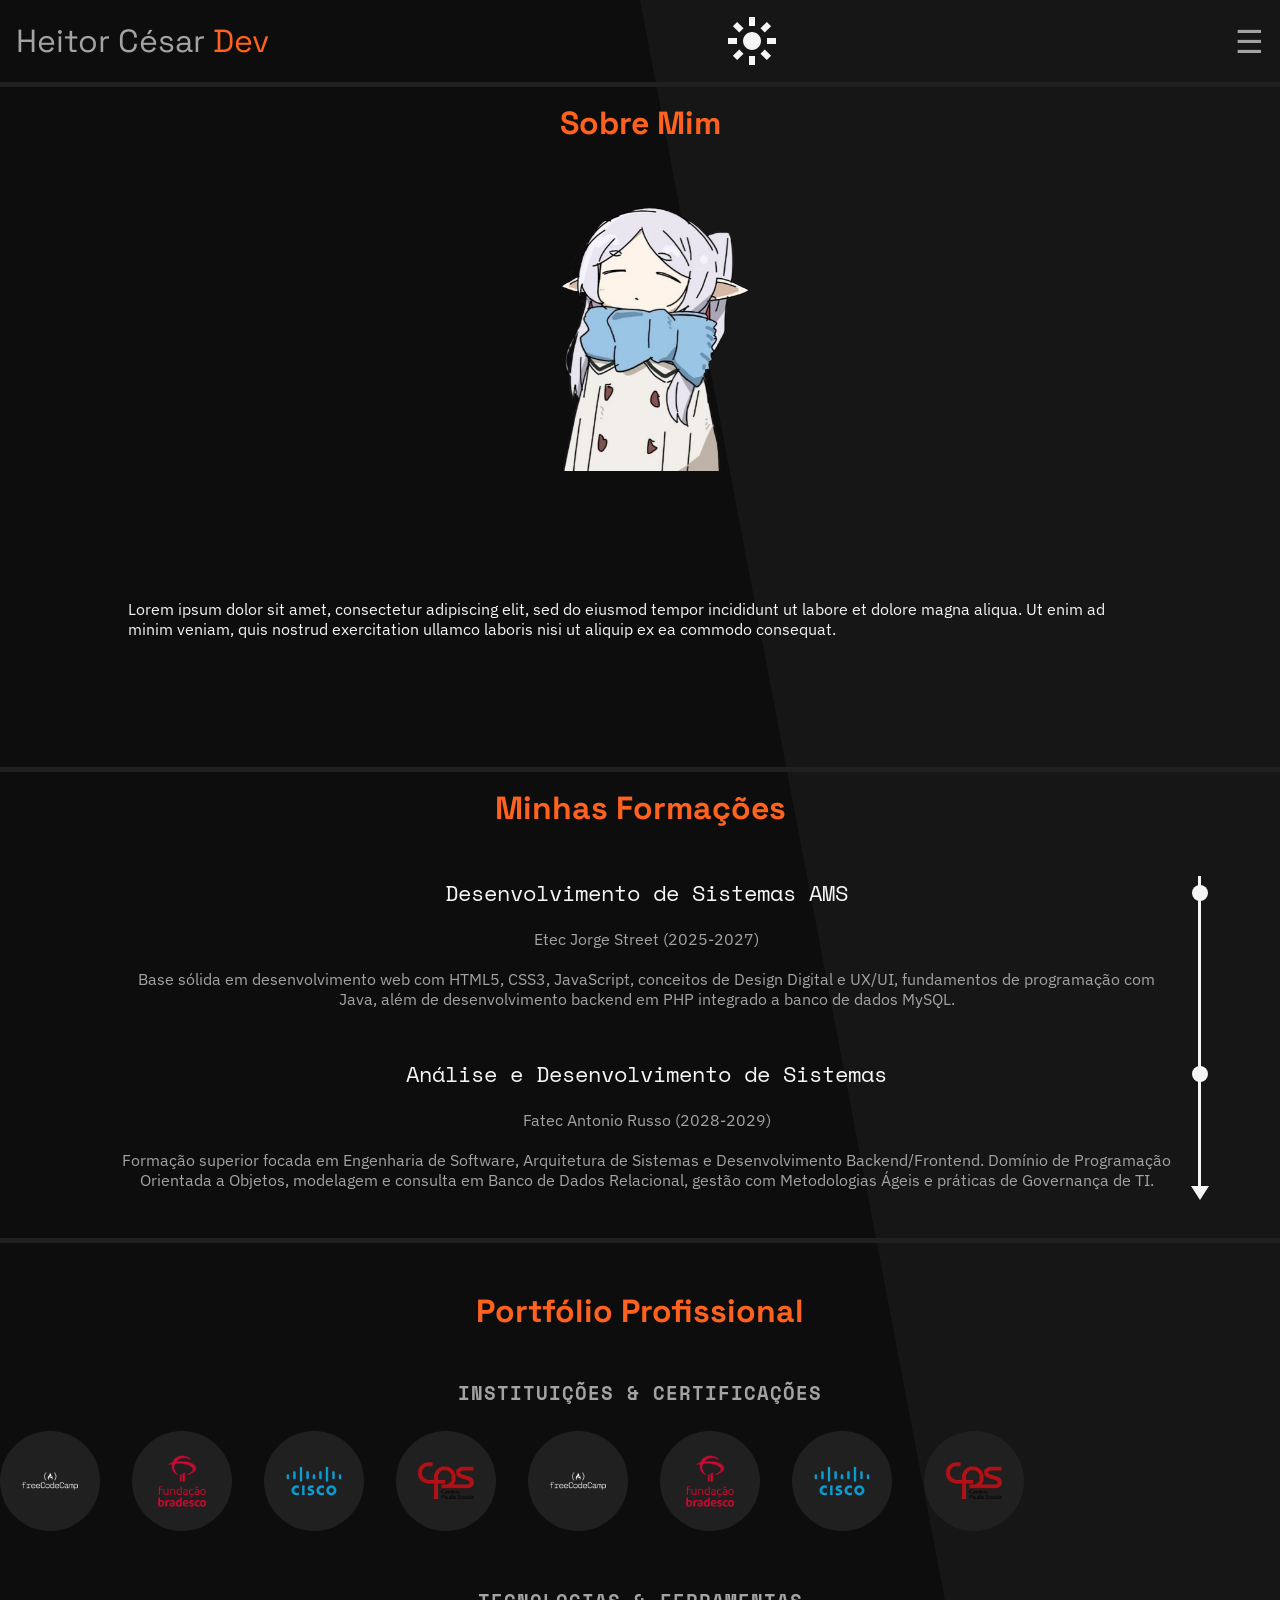
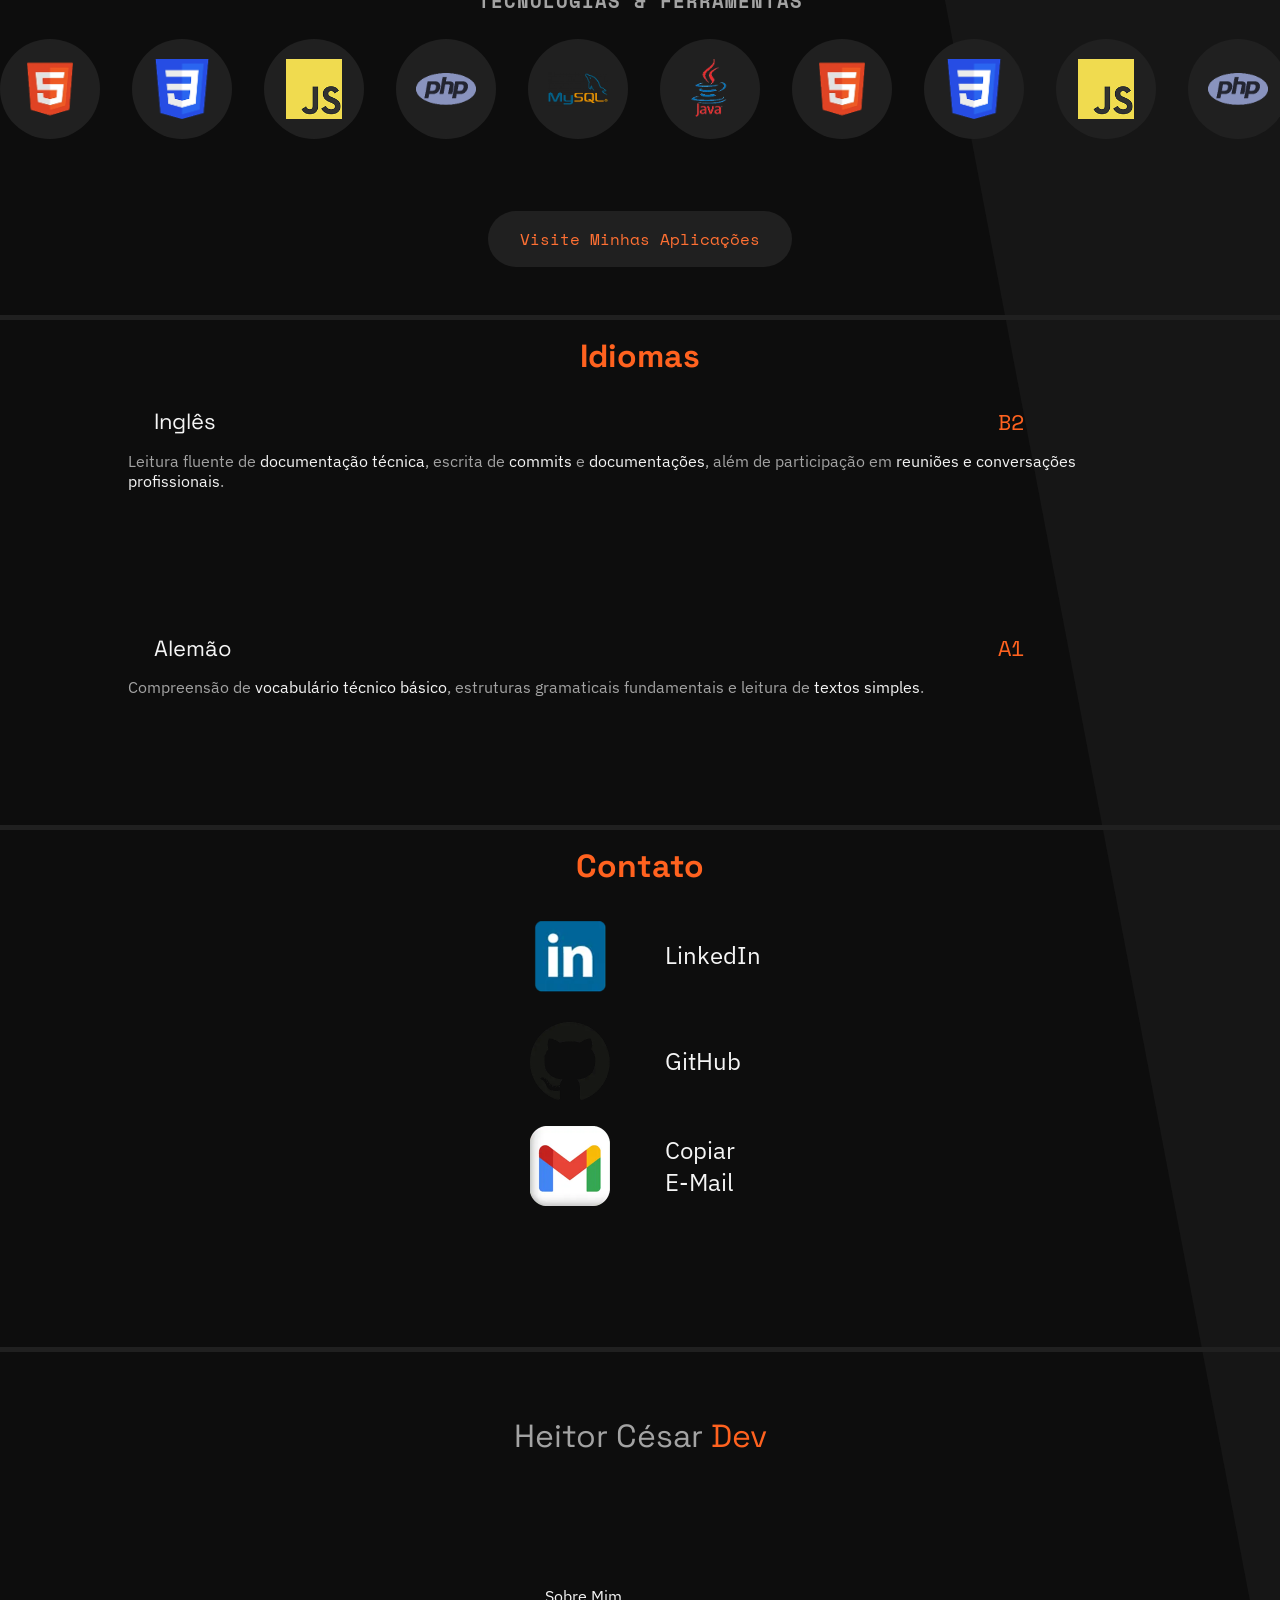
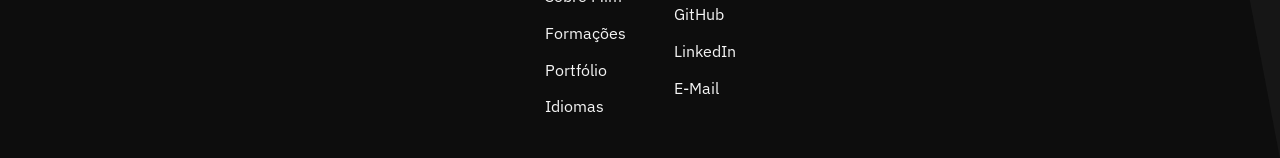
==== index.html @ 106b28eb "feat: estrutura inicial do projeto e alternância de tema" ====
<!DOCTYPE html>
<html lang="pt-br">

<head>
  <meta charset="UTF-8">
  <meta name="viewport" content="width=device-width, initial-scale=1.0">
  <link rel="preconnect" href="https://fonts.googleapis.com">
  <link rel="preconnect" href="https://fonts.gstatic.com" crossorigin>
  <link
    href="https://fonts.googleapis.com/css2?family=IBM+Plex+Sans:wght@400;500;600;700&family=Space+Grotesk:wght@400;500;600;700&family=Space+Mono:wght@400;700&display=swap"
    rel="stylesheet">
  <link rel="stylesheet" href="style.css">
  <title>Heitor César Dev</title>
</head>

<body>
  <div class="page-wrapper">
    <div class="diagonal-background"></div>

    <div class="conteudo">
      <header>
        <div class="logo">
          <span class="nome">Heitor César </span><span class="texto-dev">Dev</span>
        </div>

        <button id="theme-toggle" class="theme-toggle" aria-label="Alternar tema">
          <img src="./assets/sun.svg" alt="Ícone de Sol" class="icon-sun">
          <img src="./assets/moon.svg" alt="Ícone de Lua" class="icon-moon">
        </button>

        <details class="menu-container">
          <summary class="hamburger-btn">☰</summary>
          <nav class="nav-links">
            <a href="#sobre-mim" onclick="fecharMenu()">Sobre Mim</a>
            <a href="#formacoes" onclick="fecharMenu()">Formações</a>
            <a href="#portfolio" onclick="fecharMenu()">Portfólio</a>
            <a href="#idiomas" onclick="fecharMenu()">Idiomas</a>
            <a href="#contato" onclick="fecharMenu()">Contato</a>
          </nav>
        </details>
      </header>

      <main>
        <section id="sobre-mim">
          <h1>Sobre Mim</h1>
          <img src="./assets/foto_teste.png" alt="Foto Heitor 2026">
          <p>Lorem ipsum dolor sit amet, consectetur adipiscing elit, sed do eiusmod tempor incididunt ut labore et
            dolore magna aliqua. Ut enim ad minim veniam, quis nostrud exercitation ullamco laboris nisi ut aliquip ex
            ea commodo consequat.</p>
        </section>

        <section id="formacoes">
          <h1>Minhas Formações</h1>
          <div class="timeline">
            <article class="timeline-item">
              <div class="content">
                <h2>Desenvolvimento de Sistemas AMS
                  <span class="circle"></span>
                </h2>
                <p class="instituicao">Etec Jorge Street (2025-2027)</p>
                <p>Base sólida em desenvolvimento web com HTML5, CSS3, JavaScript, conceitos de Design Digital e UX/UI,
                  fundamentos de programação com Java, além de desenvolvimento backend em PHP integrado a banco de dados
                  MySQL.</p>
              </div>
            </article>

            <article class="timeline-item">
              <div class="content">
                <h2>Análise e Desenvolvimento de Sistemas
                  <span class="circle"></span>
                </h2>
                <p class="instituicao">Fatec Antonio Russo (2028-2029)</p>
                <p>Formação superior focada em Engenharia de Software, Arquitetura de Sistemas e Desenvolvimento
                  Backend/Frontend. Domínio de Programação Orientada a Objetos, modelagem e consulta em Banco de Dados
                  Relacional, gestão com Metodologias Ágeis e práticas de Governança de TI.</p>
              </div>
            </article>
          </div>
        </section>

        <section id="portfolio">
          <h1>Portfólio Profissional</h1>

          <div class="carousel-block">
            <h3 class="subtitulo-carrossel">Instituições & Certificações</h3>
            <div class="carousel-container">
              <div class="carousel-track track-direita">
                <!-- Grupo 1 -->
                <div class="logo-circle"><img src="./assets/freecodecamp.png" alt="freeCodeCamp"></div>
                <div class="logo-circle"><img src="./assets/fund_bradesco.png" alt="Fundação Bradesco"></div>
                <div class="logo-circle"><img src="./assets/cisco.png" alt="Cisco"></div>
                <div class="logo-circle"><img src="./assets/cps.png" alt="Centro Paula Souza"></div>

                <!-- Grupo 2 -->
                <div class="logo-circle"><img src="./assets/freecodecamp.png" alt="freeCodeCamp"></div>
                <div class="logo-circle"><img src="./assets/fund_bradesco.png" alt="Fundação Bradesco"></div>
                <div class="logo-circle"><img src="./assets/cisco.png" alt="Cisco"></div>
                <div class="logo-circle"><img src="./assets/cps.png" alt="Centro Paula Souza"></div>
              </div>
            </div>
          </div>

          <div class="carousel-block">
            <h3 class="subtitulo-carrossel">Tecnologias & Ferramentas</h3>
            <div class="carousel-container">
              <div class="carousel-track track-esquerda">
                <!-- Grupo 1 -->
                <div class="logo-circle"><img src="./assets/html.png" alt="HTML"></div>
                <div class="logo-circle"><img src="./assets/css.png" alt="CSS"></div>
                <div class="logo-circle"><img src="./assets/javascript.png" alt="JavaScript"></div>
                <div class="logo-circle"><img src="./assets/php.png" alt="PHP"></div>
                <div class="logo-circle"><img src="./assets/mysql.png" alt="MySQL"></div>
                <div class="logo-circle"><img src="./assets/java.png" alt="Java"></div>

                <!-- Grupo 2 -->
                <div class="logo-circle"><img src="./assets/html.png" alt="HTML"></div>
                <div class="logo-circle"><img src="./assets/css.png" alt="CSS"></div>
                <div class="logo-circle"><img src="./assets/javascript.png" alt="JavaScript"></div>
                <div class="logo-circle"><img src="./assets/php.png" alt="PHP"></div>
                <div class="logo-circle"><img src="./assets/mysql.png" alt="MySQL"></div>
                <div class="logo-circle"><img src="./assets/java.png" alt="Java"></div>
              </div>
            </div>
          </div>
          <a href="#" class="cta-link">Visite Minhas Aplicações</a>

        </section>

        <section id="idiomas">
          <h1>Idiomas</h1>
          <div class="linha-idioma">
            <span class="idioma">Inglês</span>
            <div class="nivel">
              <span class="nivel-mobile">B2</span>
              <span class="nivel-desktop">Intermediário / B2</span>
            </div>
          </div>
          <p class="informacoes-idiomas">Leitura fluente de <span class="negrito">documentação técnica</span>, escrita
            de <span class="negrito">commits</span> e <span class="negrito">documentações</span>, além de participação
            em <span class="negrito">reuniões e conversações profissionais</span>.</p>

          <div class="linha-idioma">
            <span class="idioma">Alemão</span>
            <div class="nivel">
              <span class="nivel-mobile">A1</span>
              <span class="nivel-desktop">Básico / A1</span>
            </div>
          </div>
          <p class="informacoes-idiomas">Compreensão de <span class="negrito">vocabulário técnico básico</span>,
            estruturas gramaticais fundamentais e leitura de <span class="negrito">textos simples</span>.</p>
        </section>

        <section id="contato">
          <h1>Contato</h1>
          <div class="linkedin">
            <img src="./assets/linkedin.png" alt="Logo LinkedIn">
            <a href="https://www.linkedin.com/in/heitor-c%C3%A9sar-f-cazella-correa-69b5bb371" target="_blank"
              class="links">LinkedIn</a>
          </div>
          <div class="github">
            <img src="./assets/github.png" alt="Logo GitHub">
            <a href="https://github.com/heitorcfcazella-prog" target="_blank" class="github-texto">GitHub</a>
          </div>
          <div class="email">
            <img src="./assets/gmail.png" alt="Logo Gmail">
            <a href="#" onclick="copiarEmail(event, 'heitorcfcazella@gmail.com')" class="email-mobile">Copiar
              <br>E-Mail</a>
            <a href="#" onclick="copiarEmail(event, 'heitorcfcazella@gmail.com')"
              class="email-desktop">heitorcfcazella@gmail.com</a>
          </div>
        </section>
      </main>

      <footer>
        <div class="logo-footer">
          <span class="nome">Heitor César </span><span class="texto-dev">Dev</span>
        </div>
        <div class="container-links">
          <div class="links-esquerda">
            <a href="#sobre-mim">Sobre Mim</a>
            <a href="#formacoes">Formações</a>
            <a href="#portifolio">Portfólio</a>
            <a href="#idiomas">Idiomas</a>
          </div>

          <div class="links-direita">
            <a href="https://github.com/heitorcfcazella-prog" target="_blank" class="github-texto">GitHub</a>
            <a href="https://www.linkedin.com/in/heitor-c%C3%A9sar-f-cazella-correa-69b5bb371" target="_blank"
              class="links">LinkedIn</a>
            <a href="#" onclick="copiarEmail(event, 'heitorcfcazella@gmail.com')" class="links">E-Mail</a>
          </div>
        </div>
      </footer>
    </div>
  </div>
  <script src="script.js"></script>
</body>

</html>
---- style.css ----
* {
  margin: 0;
  padding: 0;
  box-sizing: border-box;
}

:root {
  --bg-primary: #0d0d0d;
  --bg-secondary: #161616;
  --text-main: #f5f5f5;
  --text-muted: #a3a3a3;
  --accent: #ff621f;
  --accent-hover: #ff7033;
  --border: #202020;
  
  --font-title: 'Space Grotesk', sans-serif;
  --font-body: 'IBM Plex Sans', sans-serif;
  --font-code: 'Space Mono', monospace;

  --font-size-body: 1rem;
  --font-size-header: 1.25rem;
  --font-size-subtitle: 1.375rem;
  --font-size-link: 1.5rem;
  --font-size-title: 2rem;
}

[data-theme="light"] {
  --bg-primary: #f8f9fa;
  --bg-secondary: #e9ecef;
  --text-main: #121212;
  --text-muted: #555555;
  --accent: #e0520d;
  --accent-hover: #ff7033;
  --border: #dee2e6;
}

body {
  background-color: var(--bg-primary);
  color: var(--text-main);
  font-family: var(--font-body);
  font-weight: 400;
  font-size: var(--font-size-body);
  transition: background-color 0.3s, color 0.3s;
}

a{
  text-decoration: none;
}

.page-wrapper {
  position: relative;
  width: 100%;
  overflow: hidden;
  background-color: var(--bg-primary);
}

.diagonal-background {
  position: absolute;
  top: 0;
  right: 0;
  width: 50%;
  height: 100%;
  background-color: var(--bg-secondary);
  clip-path: polygon(0 0, 100% 0, 100% 100%);
  z-index: 1;
}

.conteudo {
  position: relative;
  z-index: 2;
}

header {
  display: flex;
  justify-content: space-between;
  align-items: center;
  padding: 1rem;
  position: relative;
}

.nome {
  color: var(--text-muted);
  font-family: var(--font-title);
  font-size: var(--font-size-title);
}

.texto-dev {
  color: var(--accent);
  font-family: var(--font-title);
  font-size: var(--font-size-title);
}

.theme-toggle {
  background: transparent;
  border: none;
  border-radius: 50%;
  width: 50px;
  height: 50px;
  display: flex;
  align-items: center;
  justify-content: center;
  cursor: pointer;
  font-size: 1rem;
  transition: background-color 0.3s ease, border-color 0.3s ease;
}

.theme-toggle:hover {
  background-color: var(--border);
}

.theme-toggle img {
  width: 3rem;
  height: auto;
  object-fit: contain;
}

/* Padrão (Dark Mode): Exibe o Sol, Esconde a Lua */
.theme-toggle .icon-sun {
  display: inline-block;
}

.theme-toggle .icon-moon {
  display: none;
}

/* Estado Light Mode: Esconde o Sol, Exibe a Lua */
[data-theme="light"] .theme-toggle .icon-sun {
  display: none;
}

[data-theme="light"] .theme-toggle .icon-moon {
  display: inline-block;
}

.hamburger-btn {
  list-style: none;
  cursor: pointer;
  user-select: none;
  color: var(--text-muted);
  font-size: var(--font-size-title);
}

.nav-links {
  display: flex;
  flex-direction: column; 
  position: absolute;
  top: 100%;
  left: 0;
  width: 100%;
  background-color: var(--bg-secondary);
  box-shadow: 0 4px 6px rgba(0,0,0,0.3);
}

.nav-links a {
  padding: 1rem;
  color: var(--text-main);
  border-bottom: 1px solid var(--border);
}

h1 {
  text-align: center;
  padding: 1rem;
  font-size: var(--font-size-title);
  font-family: var(--font-title);
  color: var(--accent);
}

header, #sobre-mim, #formacoes, #portfolio, #idiomas, #contato {
  border-bottom: 5px solid var(--border);
}

#sobre-mim img {
  width: 100%;
  max-width: 312px;
  height: auto;
  display: block;
  margin: 0 auto;
}

#sobre-mim p {
  margin: 10%;
}

.timeline {
  position: relative;
  padding-right: 40px;
  margin: 2rem 5% 2rem 0;
}

.timeline::before {
  content: '';
  position: absolute;
  top: 0;
  right: 15px;
  width: 3px;
  height: 100%;
  background-color: var(--text-main);
}

.timeline::after {
  content: '';
  position: absolute;
  bottom: -10px;
  right: 7px;
  width: 0;
  height: 0;
  border-left: 9px solid transparent;
  border-right: 9px solid transparent;
  border-top: 14px solid var(--text-main);
}

.timeline-item {
  position: relative;
  margin-bottom: 3rem;
  margin-left: 10%;
  text-align: center;
}

.timeline-item h2 {
  position: relative; 
}

.circle {
  position: absolute;
  top: 50%;
  transform: translateY(-50%);
  right: -32px;
  width: 16px;
  height: 16px;
  background-color: var(--text-main);
  border-radius: 50%;
  z-index: 2;
}

.content h2 {
  font-family: var(--font-code);
  color: var(--text-main);
  font-size: var(--font-size-subtitle);
  font-weight: normal;
}

.content p {
  font-family: var(--font-body);
  color: var(--text-muted);
  padding-top: 20px;
}

/* Contêiner da Seção */
#portfolio {
  text-align: center;
  padding: 2rem 0;
}

#portfolio h1{
  margin-bottom: 2rem;
}

/* Estilo para os subtítulos do carrossel */
.subtitulo-carrossel {
  font-family: var(--font-code);
  color: var(--text-muted);
  margin-bottom: 1.5rem;
  text-transform: uppercase;
  letter-spacing: 1px;
}

/* Blocos dos Carrosseis */
.carousel-block {
  margin-bottom: 3.5rem;
}

.carousel-container {
  width: 100%;
  overflow: hidden;
  position: relative;
}

.carousel-track {
  display: flex;
  width: max-content;
  gap: 2rem; /* Espaçamento entre as logos no mobile */
}

/* Esfera/Círculo de Fundo das Logos */
.logo-circle {
  width: 100px;
  height: 100px;
  background-color: var(--border);
  border-radius: 50%;
  display: flex;
  align-items: center;
  justify-content: center;
  flex-shrink: 0;
}

.logo-circle img {
  width: 60%;
  height: 60%;
  object-fit: contain;
}

/* Animações e Sentidos */
.track-direita {
  animation: moverDireita 12s linear infinite;
}

.track-esquerda {
  animation: moverEsquerda 15s linear infinite;
}

.carousel-track:hover {
  animation-play-state: paused;
}

/* --- KEYFRAMES --- */
@keyframes moverDireita {
  0% { transform: translateX(-50%); }
  100% { transform: translateX(0%); }
}

@keyframes moverEsquerda {
  0% { transform: translateX(0%); }
  100% { transform: translateX(-50%); }
}

.cta-link{
  display: inline-block;
  font-family: var(--font-code);
  color: var(--accent-hover);
  background-color: var(--border);
  margin: 1rem 0;
  padding: 1rem 2rem;
  border-radius: 50px;
  transition: 0.3s ease;
}

.cta-link:active{
  color: var(--border);
  background-color: var(--accent);
}

.linha-idioma {
  display: flex;
  justify-content: space-between;
  align-items: center;
  width: 80%;
  padding: 0.8rem 0;
}

.idioma {
  color: var(--text-main);
  font-family: var(--font-title);
  font-size: var(--font-size-subtitle);
  padding-left: 15%;
}

.nivel {
  color: var(--accent);
  font-family: var(--font-code);
  font-size: var(--font-size-subtitle);
}

.nivel-desktop {
  display: none;
}

.nivel-mobile {
  display: inline;
}

.informacoes-idiomas {
  color: var(--text-muted);
  margin: 0 10%;
  padding-bottom: 10%;
}

.negrito {
  color: var(--text-main);
}

#contato {
  padding-bottom: 10%;
}

#contato img {
  width: 80px;
  height: auto;
  object-fit: contain;
  display: block;
}

.linkedin, .github, .email {
  display: flex;
  justify-content: flex-start;
  align-items: center;
  gap: 25%;
  width: 100%;
  max-width: 220px;
  margin: 0 auto;
  padding: 0.8rem 0;
  font-size: var(--font-size-link);
}

.email-desktop {
  display: none;
}

.email-mobile {
  display: inline;
}

#contato a {
  color: var(--text-main);
  transition: 0.3s ease;
}

#contato a:active {
  color: var(--accent-hover);
}

.logo-footer {
  text-align: center;
  margin: 5% 0 10% 0;
}

.container-links {
  display: flex;
  justify-content: center;
  align-items: center;
  gap: 3rem; 
  width: 100%;
  margin-bottom: 2.5rem;
}

.links-esquerda,
.links-direita {
  display: flex;
  flex-direction: column;
  gap: 0.8rem; 
}

footer a {
  color: var(--text-main);
  line-height: 1.5;
  display: block;
  transition: 0.3s ease;
}

footer a:active {
  color: var(--accent-hover);
}
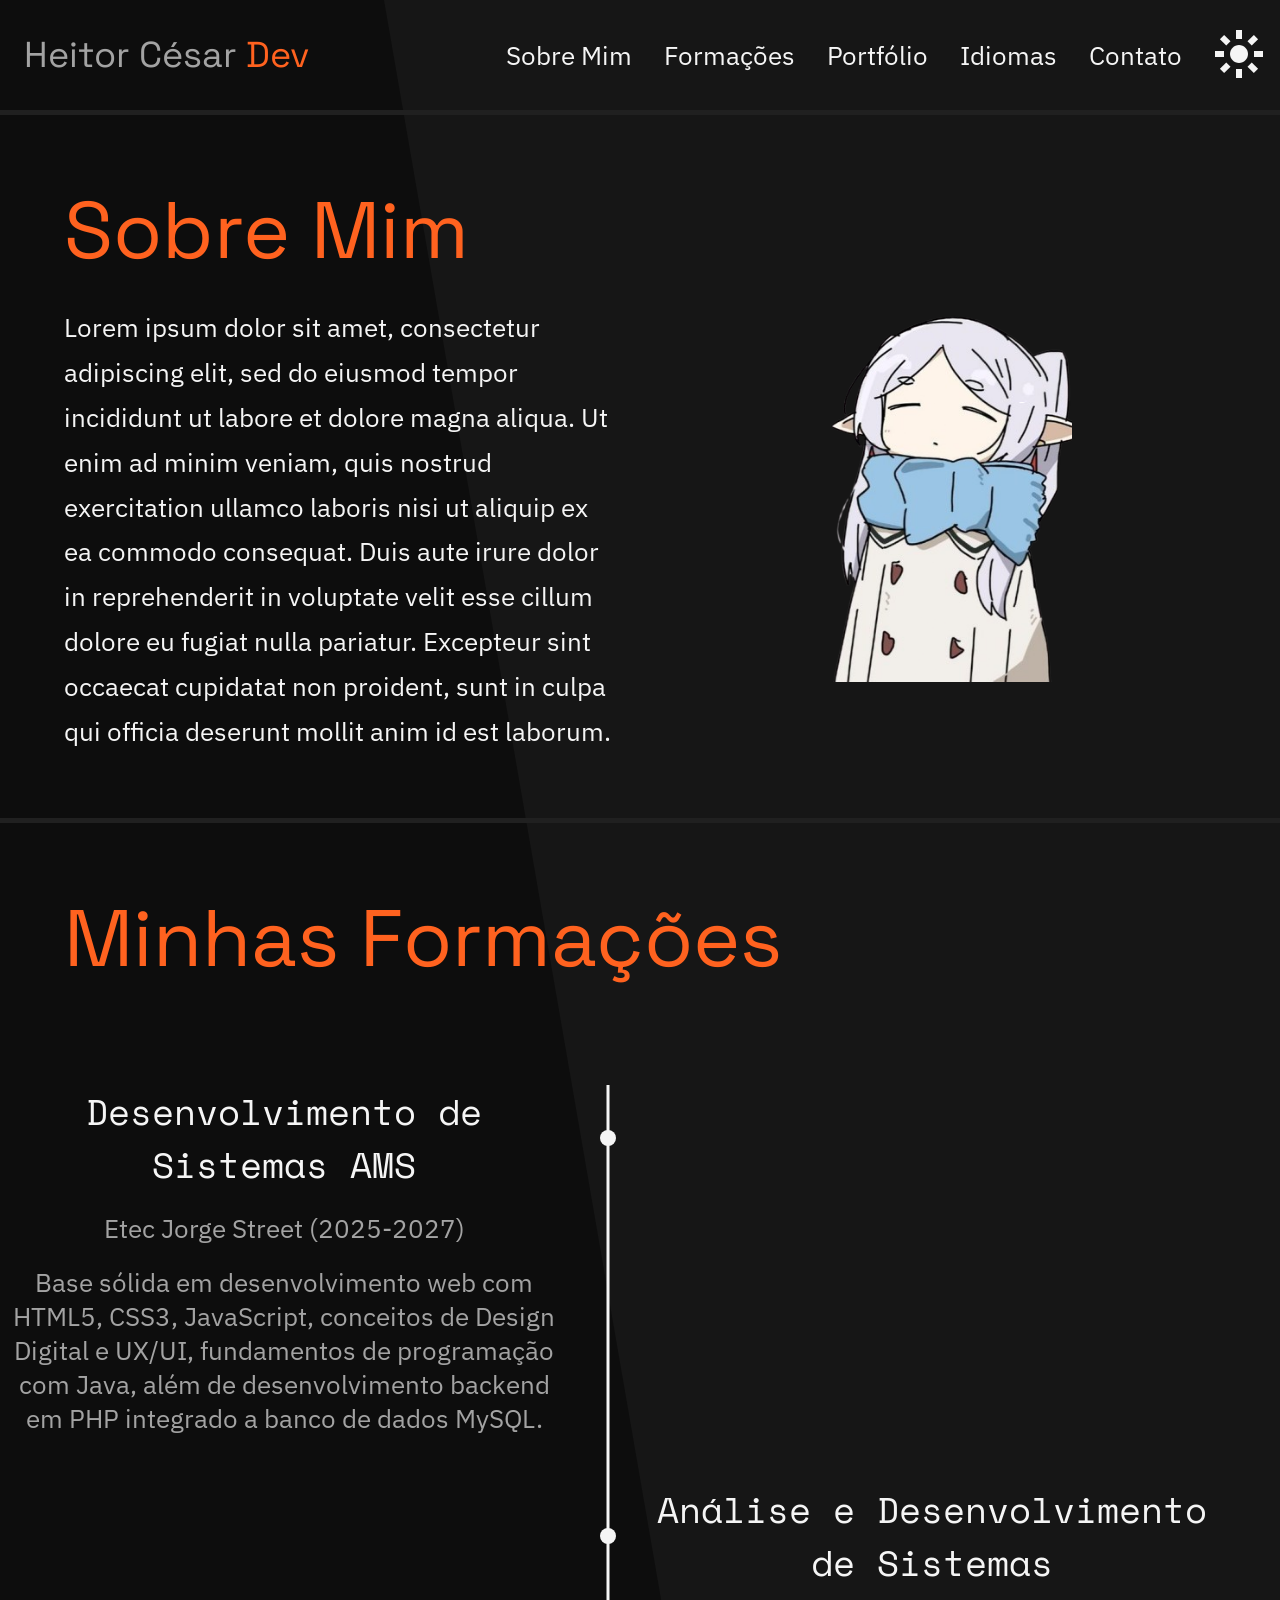
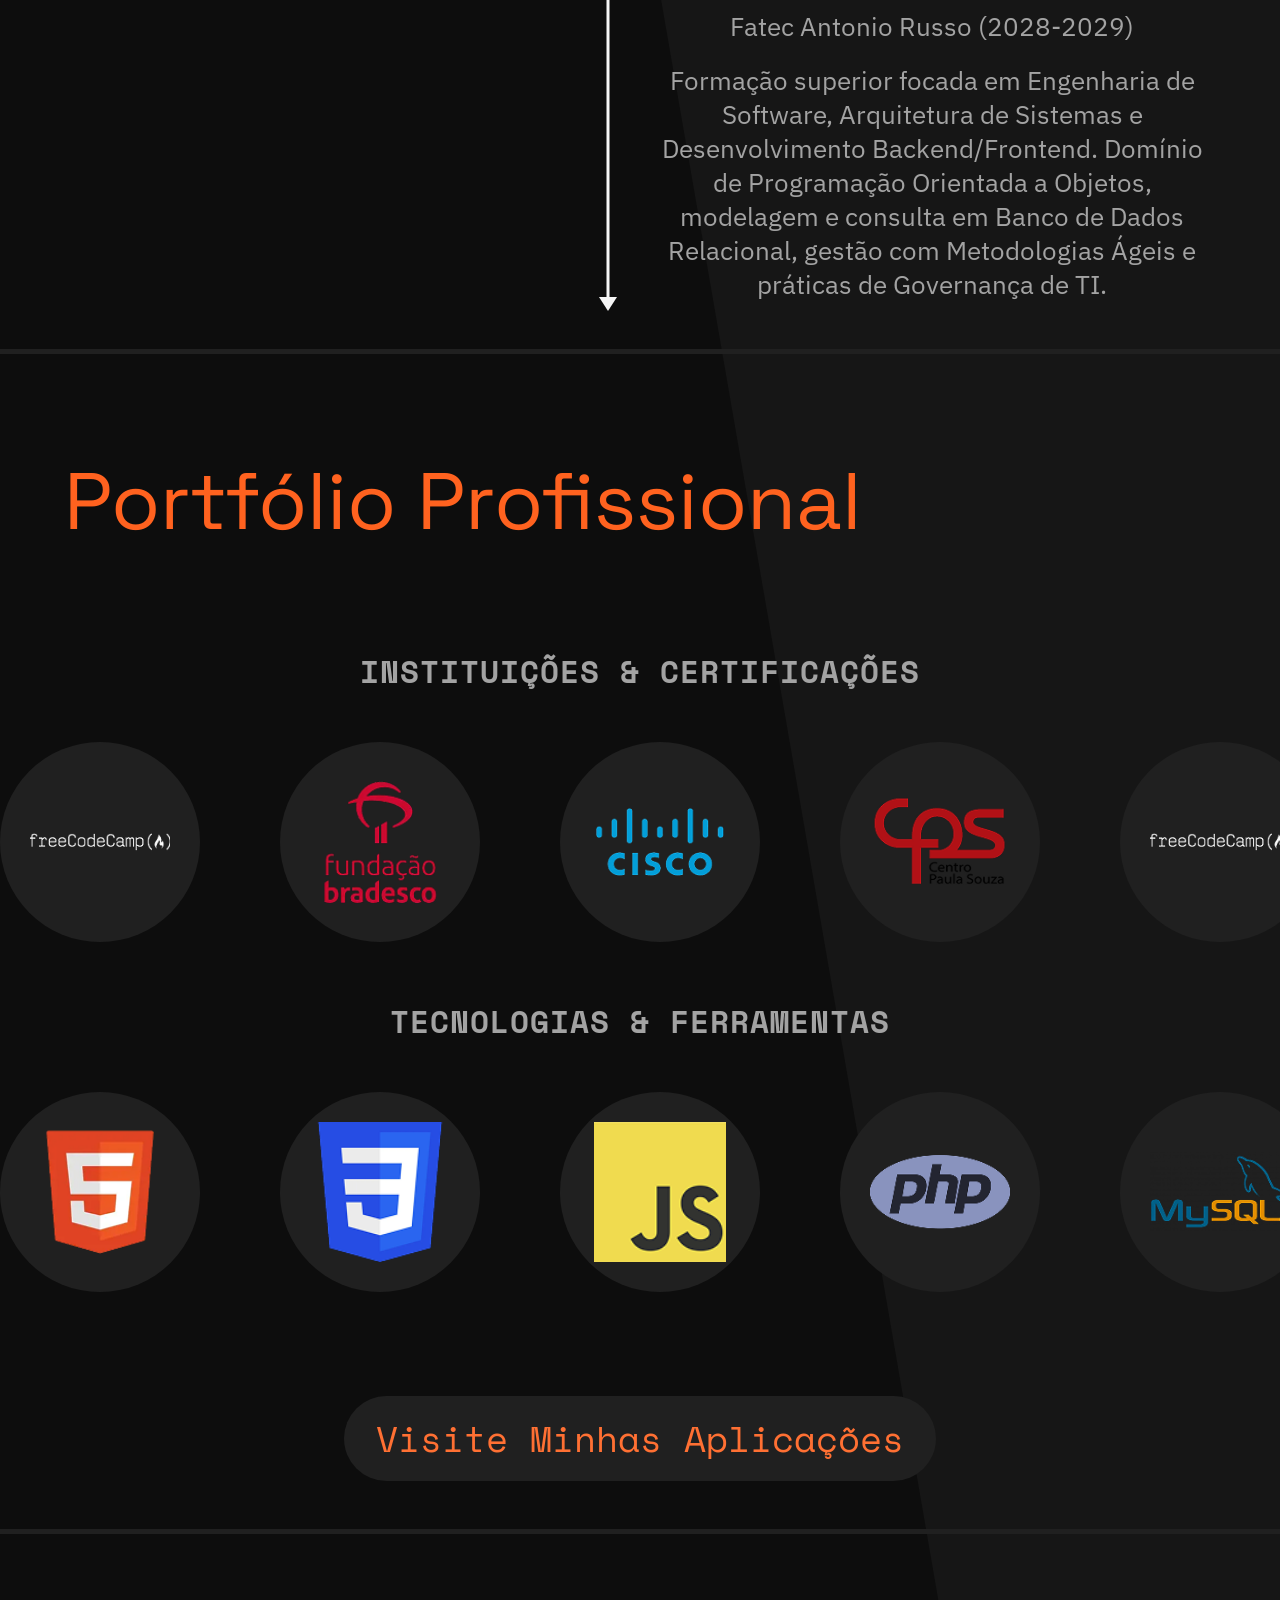
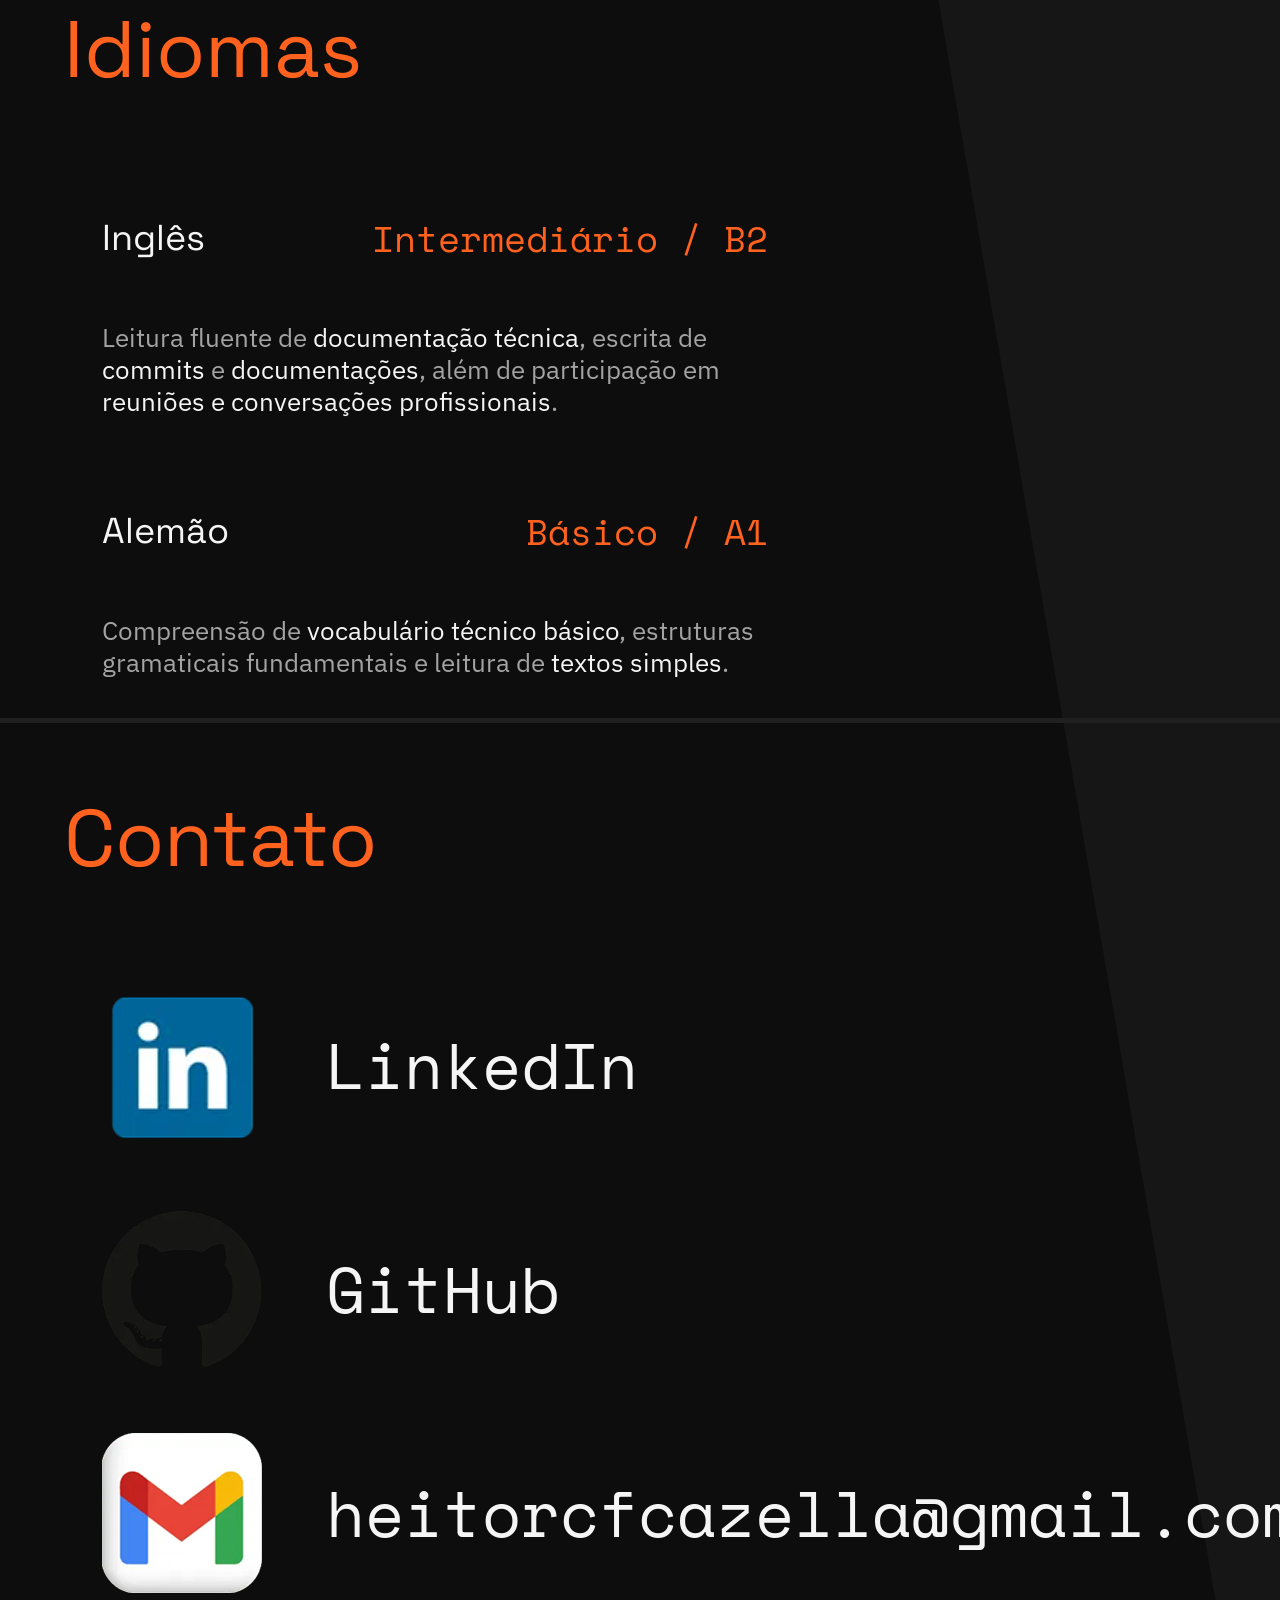
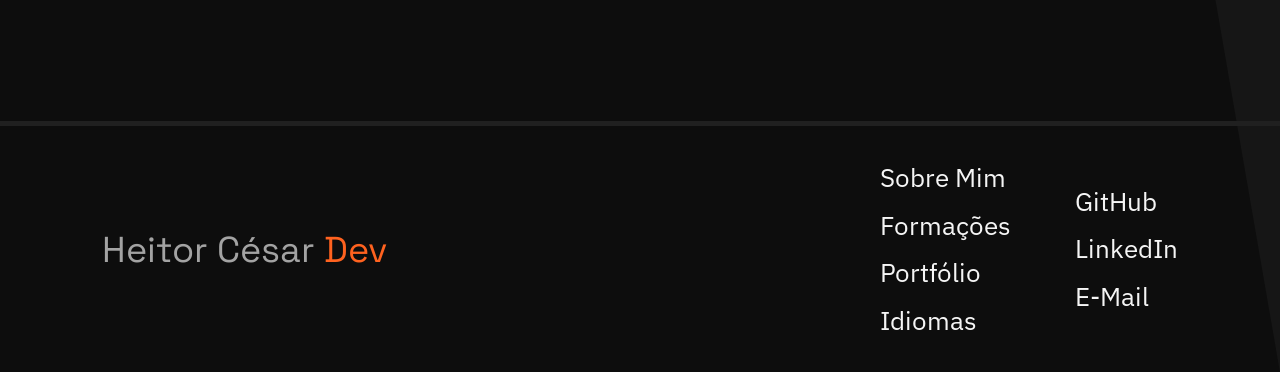
==== commit 77375361: "update: sistema desktop e ajustes de light/dark mode" ====
--- a/index.html
+++ b/index.html
@@ -1,199 +1,222 @@
-<!DOCTYPE html>
-<html lang="pt-br">
-
-<head>
-  <meta charset="UTF-8">
-  <meta name="viewport" content="width=device-width, initial-scale=1.0">
-  <link rel="preconnect" href="https://fonts.googleapis.com">
-  <link rel="preconnect" href="https://fonts.gstatic.com" crossorigin>
-  <link
-    href="https://fonts.googleapis.com/css2?family=IBM+Plex+Sans:wght@400;500;600;700&family=Space+Grotesk:wght@400;500;600;700&family=Space+Mono:wght@400;700&display=swap"
-    rel="stylesheet">
-  <link rel="stylesheet" href="style.css">
-  <title>Heitor César Dev</title>
-</head>
-
-<body>
-  <div class="page-wrapper">
-    <div class="diagonal-background"></div>
-
-    <div class="conteudo">
-      <header>
-        <div class="logo">
-          <span class="nome">Heitor César </span><span class="texto-dev">Dev</span>
-        </div>
-
-        <button id="theme-toggle" class="theme-toggle" aria-label="Alternar tema">
-          <img src="./assets/sun.svg" alt="Ícone de Sol" class="icon-sun">
-          <img src="./assets/moon.svg" alt="Ícone de Lua" class="icon-moon">
-        </button>
-
-        <details class="menu-container">
-          <summary class="hamburger-btn">☰</summary>
-          <nav class="nav-links">
-            <a href="#sobre-mim" onclick="fecharMenu()">Sobre Mim</a>
-            <a href="#formacoes" onclick="fecharMenu()">Formações</a>
-            <a href="#portfolio" onclick="fecharMenu()">Portfólio</a>
-            <a href="#idiomas" onclick="fecharMenu()">Idiomas</a>
-            <a href="#contato" onclick="fecharMenu()">Contato</a>
-          </nav>
-        </details>
-      </header>
-
-      <main>
-        <section id="sobre-mim">
-          <h1>Sobre Mim</h1>
-          <img src="./assets/foto_teste.png" alt="Foto Heitor 2026">
-          <p>Lorem ipsum dolor sit amet, consectetur adipiscing elit, sed do eiusmod tempor incididunt ut labore et
-            dolore magna aliqua. Ut enim ad minim veniam, quis nostrud exercitation ullamco laboris nisi ut aliquip ex
-            ea commodo consequat.</p>
-        </section>
-
-        <section id="formacoes">
-          <h1>Minhas Formações</h1>
-          <div class="timeline">
-            <article class="timeline-item">
-              <div class="content">
-                <h2>Desenvolvimento de Sistemas AMS
-                  <span class="circle"></span>
-                </h2>
-                <p class="instituicao">Etec Jorge Street (2025-2027)</p>
-                <p>Base sólida em desenvolvimento web com HTML5, CSS3, JavaScript, conceitos de Design Digital e UX/UI,
-                  fundamentos de programação com Java, além de desenvolvimento backend em PHP integrado a banco de dados
-                  MySQL.</p>
-              </div>
-            </article>
-
-            <article class="timeline-item">
-              <div class="content">
-                <h2>Análise e Desenvolvimento de Sistemas
-                  <span class="circle"></span>
-                </h2>
-                <p class="instituicao">Fatec Antonio Russo (2028-2029)</p>
-                <p>Formação superior focada em Engenharia de Software, Arquitetura de Sistemas e Desenvolvimento
-                  Backend/Frontend. Domínio de Programação Orientada a Objetos, modelagem e consulta em Banco de Dados
-                  Relacional, gestão com Metodologias Ágeis e práticas de Governança de TI.</p>
-              </div>
-            </article>
-          </div>
-        </section>
-
-        <section id="portfolio">
-          <h1>Portfólio Profissional</h1>
-
-          <div class="carousel-block">
-            <h3 class="subtitulo-carrossel">Instituições & Certificações</h3>
-            <div class="carousel-container">
-              <div class="carousel-track track-direita">
-                <!-- Grupo 1 -->
-                <div class="logo-circle"><img src="./assets/freecodecamp.png" alt="freeCodeCamp"></div>
-                <div class="logo-circle"><img src="./assets/fund_bradesco.png" alt="Fundação Bradesco"></div>
-                <div class="logo-circle"><img src="./assets/cisco.png" alt="Cisco"></div>
-                <div class="logo-circle"><img src="./assets/cps.png" alt="Centro Paula Souza"></div>
-
-                <!-- Grupo 2 -->
-                <div class="logo-circle"><img src="./assets/freecodecamp.png" alt="freeCodeCamp"></div>
-                <div class="logo-circle"><img src="./assets/fund_bradesco.png" alt="Fundação Bradesco"></div>
-                <div class="logo-circle"><img src="./assets/cisco.png" alt="Cisco"></div>
-                <div class="logo-circle"><img src="./assets/cps.png" alt="Centro Paula Souza"></div>
-              </div>
-            </div>
-          </div>
-
-          <div class="carousel-block">
-            <h3 class="subtitulo-carrossel">Tecnologias & Ferramentas</h3>
-            <div class="carousel-container">
-              <div class="carousel-track track-esquerda">
-                <!-- Grupo 1 -->
-                <div class="logo-circle"><img src="./assets/html.png" alt="HTML"></div>
-                <div class="logo-circle"><img src="./assets/css.png" alt="CSS"></div>
-                <div class="logo-circle"><img src="./assets/javascript.png" alt="JavaScript"></div>
-                <div class="logo-circle"><img src="./assets/php.png" alt="PHP"></div>
-                <div class="logo-circle"><img src="./assets/mysql.png" alt="MySQL"></div>
-                <div class="logo-circle"><img src="./assets/java.png" alt="Java"></div>
-
-                <!-- Grupo 2 -->
-                <div class="logo-circle"><img src="./assets/html.png" alt="HTML"></div>
-                <div class="logo-circle"><img src="./assets/css.png" alt="CSS"></div>
-                <div class="logo-circle"><img src="./assets/javascript.png" alt="JavaScript"></div>
-                <div class="logo-circle"><img src="./assets/php.png" alt="PHP"></div>
-                <div class="logo-circle"><img src="./assets/mysql.png" alt="MySQL"></div>
-                <div class="logo-circle"><img src="./assets/java.png" alt="Java"></div>
-              </div>
-            </div>
-          </div>
-          <a href="#" class="cta-link">Visite Minhas Aplicações</a>
-
-        </section>
-
-        <section id="idiomas">
-          <h1>Idiomas</h1>
-          <div class="linha-idioma">
-            <span class="idioma">Inglês</span>
-            <div class="nivel">
-              <span class="nivel-mobile">B2</span>
-              <span class="nivel-desktop">Intermediário / B2</span>
-            </div>
-          </div>
-          <p class="informacoes-idiomas">Leitura fluente de <span class="negrito">documentação técnica</span>, escrita
-            de <span class="negrito">commits</span> e <span class="negrito">documentações</span>, além de participação
-            em <span class="negrito">reuniões e conversações profissionais</span>.</p>
-
-          <div class="linha-idioma">
-            <span class="idioma">Alemão</span>
-            <div class="nivel">
-              <span class="nivel-mobile">A1</span>
-              <span class="nivel-desktop">Básico / A1</span>
-            </div>
-          </div>
-          <p class="informacoes-idiomas">Compreensão de <span class="negrito">vocabulário técnico básico</span>,
-            estruturas gramaticais fundamentais e leitura de <span class="negrito">textos simples</span>.</p>
-        </section>
-
-        <section id="contato">
-          <h1>Contato</h1>
-          <div class="linkedin">
-            <img src="./assets/linkedin.png" alt="Logo LinkedIn">
-            <a href="https://www.linkedin.com/in/heitor-c%C3%A9sar-f-cazella-correa-69b5bb371" target="_blank"
-              class="links">LinkedIn</a>
-          </div>
-          <div class="github">
-            <img src="./assets/github.png" alt="Logo GitHub">
-            <a href="https://github.com/heitorcfcazella-prog" target="_blank" class="github-texto">GitHub</a>
-          </div>
-          <div class="email">
-            <img src="./assets/gmail.png" alt="Logo Gmail">
-            <a href="#" onclick="copiarEmail(event, 'heitorcfcazella@gmail.com')" class="email-mobile">Copiar
-              <br>E-Mail</a>
-            <a href="#" onclick="copiarEmail(event, 'heitorcfcazella@gmail.com')"
-              class="email-desktop">heitorcfcazella@gmail.com</a>
-          </div>
-        </section>
-      </main>
-
-      <footer>
-        <div class="logo-footer">
-          <span class="nome">Heitor César </span><span class="texto-dev">Dev</span>
-        </div>
-        <div class="container-links">
-          <div class="links-esquerda">
-            <a href="#sobre-mim">Sobre Mim</a>
-            <a href="#formacoes">Formações</a>
-            <a href="#portifolio">Portfólio</a>
-            <a href="#idiomas">Idiomas</a>
-          </div>
-
-          <div class="links-direita">
-            <a href="https://github.com/heitorcfcazella-prog" target="_blank" class="github-texto">GitHub</a>
-            <a href="https://www.linkedin.com/in/heitor-c%C3%A9sar-f-cazella-correa-69b5bb371" target="_blank"
-              class="links">LinkedIn</a>
-            <a href="#" onclick="copiarEmail(event, 'heitorcfcazella@gmail.com')" class="links">E-Mail</a>
-          </div>
-        </div>
-      </footer>
-    </div>
-  </div>
-  <script src="script.js"></script>
-</body>
-
+<!DOCTYPE html>
+<html lang="pt-br">
+
+<head>
+  <meta charset="UTF-8">
+  <meta name="viewport" content="width=device-width, initial-scale=1.0">
+  <link rel="preconnect" href="https://fonts.googleapis.com">
+  <link rel="preconnect" href="https://fonts.gstatic.com" crossorigin>
+  <link
+    href="https://fonts.googleapis.com/css2?family=IBM+Plex+Sans:wght@400;500;600;700&family=Space+Grotesk:wght@400;500;600;700&family=Space+Mono:wght@400;700&display=swap"
+    rel="stylesheet">
+  <link rel="stylesheet" href="style.css">
+  <title>Heitor César Dev</title>
+</head>
+
+<body>
+  <div class="page-wrapper">
+    <div class="diagonal-background"></div>
+
+    <div class="conteudo">
+      <header>
+        <div class="logo">
+          <span class="nome">Heitor César </span><span class="texto-dev">Dev</span>
+        </div>
+
+        <button id="theme-toggle-mobile" class="theme-toggle" aria-label="Alternar tema">
+          <img src="./assets/sun.svg" alt="Ícone de Sol" class="icon-sun">
+          <img src="./assets/moon.svg" alt="Ícone de Lua" class="icon-moon">
+        </button>
+
+        <details class="menu-container">
+          <summary class="hamburger-btn">☰</summary>
+          <nav class="nav-links">
+            <a href="#sobre-mim" onclick="fecharMenu()">Sobre Mim</a>
+            <a href="#formacoes" onclick="fecharMenu()">Formações</a>
+            <a href="#portfolio" onclick="fecharMenu()">Portfólio</a>
+            <a href="#idiomas" onclick="fecharMenu()">Idiomas</a>
+            <a href="#contato" onclick="fecharMenu()">Contato</a>
+          </nav>
+        </details>
+
+        <!--Desktop-->
+        <div class="acoes-header">
+          <div class="links-desktop">
+            <a href="#sobre-mim">Sobre Mim</a>
+            <a href="#formacoes">Formações</a>
+            <a href="#portfolio">Portfólio</a>
+            <a href="#idiomas">Idiomas</a>
+            <a href="#contato">Contato</a>
+          </div>
+
+          <button id="theme-toggle-desktop" class="theme-toggle" aria-label="Alternar tema">
+            <img src="./assets/sun.svg" alt="Ícone de Sol" class="icon-sun">
+            <img src="./assets/moon.svg" alt="Ícone de Lua" class="icon-moon">
+          </button>
+        </div>
+        
+      </header>
+
+      <main>
+        <section id="sobre-mim">
+          <h1>Sobre Mim</h1>
+          <img src="./assets/foto_teste.png" alt="Foto Heitor 2026">
+          <p>Lorem ipsum dolor sit amet, consectetur adipiscing elit, sed do eiusmod tempor incididunt ut labore et dolore magna aliqua. 
+             Ut enim ad minim veniam, quis nostrud exercitation ullamco laboris nisi ut aliquip ex ea commodo consequat. 
+             Duis aute irure dolor in reprehenderit in voluptate velit esse cillum dolore eu fugiat nulla pariatur. 
+             Excepteur sint occaecat cupidatat non proident, sunt in culpa qui officia deserunt mollit anim id est laborum.</p>
+        </section>
+
+        <section id="formacoes">
+          <h1>Minhas Formações</h1>
+          <div class="timeline">
+            <article class="timeline-item">
+              <div class="content">
+                <h2>Desenvolvimento de Sistemas AMS
+                  <span class="circle"></span>
+                </h2>
+                <p class="instituicao">Etec Jorge Street (2025-2027)</p>
+                <p>Base sólida em desenvolvimento web com HTML5, CSS3, JavaScript, conceitos de Design Digital e UX/UI,
+                  fundamentos de programação com Java, além de desenvolvimento backend em PHP integrado a banco de dados
+                  MySQL.</p>
+              </div>
+            </article>
+
+            <article class="timeline-item">
+              <div class="content">
+                <h2>Análise e Desenvolvimento de Sistemas
+                  <span class="circle"></span>
+                </h2>
+                <p class="instituicao">Fatec Antonio Russo (2028-2029)</p>
+                <p>Formação superior focada em Engenharia de Software, Arquitetura de Sistemas e Desenvolvimento
+                  Backend/Frontend. Domínio de Programação Orientada a Objetos, modelagem e consulta em Banco de Dados
+                  Relacional, gestão com Metodologias Ágeis e práticas de Governança de TI.</p>
+              </div>
+            </article>
+          </div>
+        </section>
+
+        <section id="portfolio">
+          <h1>Portfólio Profissional</h1>
+
+          <div class="carousel-block">
+            <h3 class="subtitulo-carrossel">Instituições & Certificações</h3>
+            <div class="carousel-container">
+              <div class="carousel-track track-direita">
+                <!-- Grupo 1 -->
+                <div class="logo-circle">
+                  <img src="./assets/freecodecamp-dark-mode.png" alt="freeCodeCamp" class="fcc-dark-mode">
+                  <img src="./assets/freecodecamp-light-mode.png" alt="freeCodeCamp" class="fcc-light-mode">
+                </div>
+                <div class="logo-circle"><img src="./assets/fund_bradesco.png" alt="Fundação Bradesco"></div>
+                <div class="logo-circle"><img src="./assets/cisco.png" alt="Cisco"></div>
+                <div class="logo-circle"><img src="./assets/cps.png" alt="Centro Paula Souza"></div>
+
+                <!-- Grupo 2 -->
+                <div class="logo-circle">
+                  <img src="./assets/freecodecamp-dark-mode.png" alt="freeCodeCamp" class="fcc-dark-mode">
+                  <img src="./assets/freecodecamp-light-mode.png" alt="freeCodeCamp" class="fcc-light-mode">
+                </div>
+                <div class="logo-circle"><img src="./assets/fund_bradesco.png" alt="Fundação Bradesco"></div>
+                <div class="logo-circle"><img src="./assets/cisco.png" alt="Cisco"></div>
+                <div class="logo-circle"><img src="./assets/cps.png" alt="Centro Paula Souza"></div>
+              </div>
+            </div>
+          </div>
+
+          <div class="carousel-block">
+            <h3 class="subtitulo-carrossel">Tecnologias & Ferramentas</h3>
+            <div class="carousel-container">
+              <div class="carousel-track track-esquerda">
+                <!-- Grupo 1 -->
+                <div class="logo-circle"><img src="./assets/html.png" alt="HTML"></div>
+                <div class="logo-circle"><img src="./assets/css.png" alt="CSS"></div>
+                <div class="logo-circle"><img src="./assets/javascript.png" alt="JavaScript"></div>
+                <div class="logo-circle"><img src="./assets/php.png" alt="PHP"></div>
+                <div class="logo-circle"><img src="./assets/mysql.png" alt="MySQL"></div>
+                <div class="logo-circle"><img src="./assets/java.png" alt="Java"></div>
+
+                <!-- Grupo 2 -->
+                <div class="logo-circle"><img src="./assets/html.png" alt="HTML"></div>
+                <div class="logo-circle"><img src="./assets/css.png" alt="CSS"></div>
+                <div class="logo-circle"><img src="./assets/javascript.png" alt="JavaScript"></div>
+                <div class="logo-circle"><img src="./assets/php.png" alt="PHP"></div>
+                <div class="logo-circle"><img src="./assets/mysql.png" alt="MySQL"></div>
+                <div class="logo-circle"><img src="./assets/java.png" alt="Java"></div>
+              </div>
+            </div>
+          </div>
+          <a href="#" class="cta-link">Visite Minhas Aplicações</a>
+
+        </section>
+
+        <section id="idiomas">
+          <h1>Idiomas</h1>
+          <div class="linha-idioma">
+            <span class="idioma">Inglês</span>
+            <div class="nivel">
+              <span class="nivel-mobile">B2</span>
+              <span class="nivel-desktop">Intermediário / B2</span>
+            </div>
+          </div>
+          <p class="informacoes-idiomas">Leitura fluente de <span class="negrito">documentação técnica</span>, escrita
+            de <span class="negrito">commits</span> e <span class="negrito">documentações</span>, além de participação
+            em <span class="negrito">reuniões e conversações profissionais</span>.</p>
+
+          <div class="linha-idioma">
+            <span class="idioma">Alemão</span>
+            <div class="nivel">
+              <span class="nivel-mobile">A1</span>
+              <span class="nivel-desktop">Básico / A1</span>
+            </div>
+          </div>
+          <p class="informacoes-idiomas">Compreensão de <span class="negrito">vocabulário técnico básico</span>,
+            estruturas gramaticais fundamentais e leitura de <span class="negrito">textos simples</span>.</p>
+        </section>
+
+        <section id="contato">
+          <h1>Contato</h1>
+          <div class="linkedin">
+            <img src="./assets/linkedin.png" alt="Logo LinkedIn">
+            <a href="https://www.linkedin.com/in/heitor-c%C3%A9sar-f-cazella-correa-69b5bb371" target="_blank"
+              class="links">LinkedIn</a>
+          </div>
+          <div class="github">
+            <img src="./assets/github.png" alt="Logo GitHub">
+            <a href="https://github.com/heitorcfcazella-prog" target="_blank" class="github-texto">GitHub</a>
+          </div>
+          <div class="email">
+            <img src="./assets/gmail.png" alt="Logo Gmail">
+            <a href="mailto:heitorcfcazella@gmail.com" onclick="copiarEmail(event, 'heitorcfcazella@gmail.com')" class="email-mobile">Copiar <br>E-Mail</a>
+            <a href="mailto:heitorcfcazella@gmail.com" onclick="copiarEmail(event, 'heitorcfcazella@gmail.com')" class="email-desktop">heitorcfcazella@gmail.com</a>
+          </div>
+        </section>
+      </main>
+
+      <footer>
+        <div class="logo-footer">
+          <span class="nome">Heitor César </span><span class="texto-dev">Dev</span>
+        </div>
+        <div class="container-links">
+          <div class="links-esquerda">
+            <a href="#sobre-mim">Sobre Mim</a>
+            <a href="#formacoes">Formações</a>
+            <a href="#portfolio">Portfólio</a>
+            <a href="#idiomas">Idiomas</a>
+          </div>
+
+          <div class="links-direita">
+            <a href="https://github.com/heitorcfcazella-prog" target="_blank" class="github-texto">GitHub</a>
+            <a href="https://www.linkedin.com/in/heitor-c%C3%A9sar-f-cazella-correa-69b5bb371" target="_blank"
+              class="links">LinkedIn</a>
+            <!-- Antes: href="#" -->
+            <a href="mailto:heitorcfcazella@gmail.com" onclick="copiarEmail(event, 'heitorcfcazella@gmail.com')" class="links">E-Mail</a>
+          </div>
+        </div>
+      </footer>
+    </div>
+  </div>
+  <script src="script.js"></script>
+</body>
+
 </html>
--- a/style.css
+++ b/style.css
@@ -1,451 +1,842 @@
-* {
-  margin: 0;
-  padding: 0;
-  box-sizing: border-box;
-}
-
-:root {
-  --bg-primary: #0d0d0d;
-  --bg-secondary: #161616;
-  --text-main: #f5f5f5;
-  --text-muted: #a3a3a3;
-  --accent: #ff621f;
-  --accent-hover: #ff7033;
-  --border: #202020;
-  
-  --font-title: 'Space Grotesk', sans-serif;
-  --font-body: 'IBM Plex Sans', sans-serif;
-  --font-code: 'Space Mono', monospace;
-
-  --font-size-body: 1rem;
-  --font-size-header: 1.25rem;
-  --font-size-subtitle: 1.375rem;
-  --font-size-link: 1.5rem;
-  --font-size-title: 2rem;
-}
-
-[data-theme="light"] {
-  --bg-primary: #f8f9fa;
-  --bg-secondary: #e9ecef;
-  --text-main: #121212;
-  --text-muted: #555555;
-  --accent: #e0520d;
-  --accent-hover: #ff7033;
-  --border: #dee2e6;
-}
-
-body {
-  background-color: var(--bg-primary);
-  color: var(--text-main);
-  font-family: var(--font-body);
-  font-weight: 400;
-  font-size: var(--font-size-body);
-  transition: background-color 0.3s, color 0.3s;
-}
-
-a{
-  text-decoration: none;
-}
-
-.page-wrapper {
-  position: relative;
-  width: 100%;
-  overflow: hidden;
-  background-color: var(--bg-primary);
-}
-
-.diagonal-background {
-  position: absolute;
-  top: 0;
-  right: 0;
-  width: 50%;
-  height: 100%;
-  background-color: var(--bg-secondary);
-  clip-path: polygon(0 0, 100% 0, 100% 100%);
-  z-index: 1;
-}
-
-.conteudo {
-  position: relative;
-  z-index: 2;
-}
-
-header {
-  display: flex;
-  justify-content: space-between;
-  align-items: center;
-  padding: 1rem;
-  position: relative;
-}
-
-.nome {
-  color: var(--text-muted);
-  font-family: var(--font-title);
-  font-size: var(--font-size-title);
-}
-
-.texto-dev {
-  color: var(--accent);
-  font-family: var(--font-title);
-  font-size: var(--font-size-title);
-}
-
-.theme-toggle {
-  background: transparent;
-  border: none;
-  border-radius: 50%;
-  width: 50px;
-  height: 50px;
-  display: flex;
-  align-items: center;
-  justify-content: center;
-  cursor: pointer;
-  font-size: 1rem;
-  transition: background-color 0.3s ease, border-color 0.3s ease;
-}
-
-.theme-toggle:hover {
-  background-color: var(--border);
-}
-
-.theme-toggle img {
-  width: 3rem;
-  height: auto;
-  object-fit: contain;
-}
-
-/* Padrão (Dark Mode): Exibe o Sol, Esconde a Lua */
-.theme-toggle .icon-sun {
-  display: inline-block;
-}
-
-.theme-toggle .icon-moon {
-  display: none;
-}
-
-/* Estado Light Mode: Esconde o Sol, Exibe a Lua */
-[data-theme="light"] .theme-toggle .icon-sun {
-  display: none;
-}
-
-[data-theme="light"] .theme-toggle .icon-moon {
-  display: inline-block;
-}
-
-.hamburger-btn {
-  list-style: none;
-  cursor: pointer;
-  user-select: none;
-  color: var(--text-muted);
-  font-size: var(--font-size-title);
-}
-
-.nav-links {
-  display: flex;
-  flex-direction: column; 
-  position: absolute;
-  top: 100%;
-  left: 0;
-  width: 100%;
-  background-color: var(--bg-secondary);
-  box-shadow: 0 4px 6px rgba(0,0,0,0.3);
-}
-
-.nav-links a {
-  padding: 1rem;
-  color: var(--text-main);
-  border-bottom: 1px solid var(--border);
-}
-
-h1 {
-  text-align: center;
-  padding: 1rem;
-  font-size: var(--font-size-title);
-  font-family: var(--font-title);
-  color: var(--accent);
-}
-
-header, #sobre-mim, #formacoes, #portfolio, #idiomas, #contato {
-  border-bottom: 5px solid var(--border);
-}
-
-#sobre-mim img {
-  width: 100%;
-  max-width: 312px;
-  height: auto;
-  display: block;
-  margin: 0 auto;
-}
-
-#sobre-mim p {
-  margin: 10%;
-}
-
-.timeline {
-  position: relative;
-  padding-right: 40px;
-  margin: 2rem 5% 2rem 0;
-}
-
-.timeline::before {
-  content: '';
-  position: absolute;
-  top: 0;
-  right: 15px;
-  width: 3px;
-  height: 100%;
-  background-color: var(--text-main);
-}
-
-.timeline::after {
-  content: '';
-  position: absolute;
-  bottom: -10px;
-  right: 7px;
-  width: 0;
-  height: 0;
-  border-left: 9px solid transparent;
-  border-right: 9px solid transparent;
-  border-top: 14px solid var(--text-main);
-}
-
-.timeline-item {
-  position: relative;
-  margin-bottom: 3rem;
-  margin-left: 10%;
-  text-align: center;
-}
-
-.timeline-item h2 {
-  position: relative; 
-}
-
-.circle {
-  position: absolute;
-  top: 50%;
-  transform: translateY(-50%);
-  right: -32px;
-  width: 16px;
-  height: 16px;
-  background-color: var(--text-main);
-  border-radius: 50%;
-  z-index: 2;
-}
-
-.content h2 {
-  font-family: var(--font-code);
-  color: var(--text-main);
-  font-size: var(--font-size-subtitle);
-  font-weight: normal;
-}
-
-.content p {
-  font-family: var(--font-body);
-  color: var(--text-muted);
-  padding-top: 20px;
-}
-
-/* Contêiner da Seção */
-#portfolio {
-  text-align: center;
-  padding: 2rem 0;
-}
-
-#portfolio h1{
-  margin-bottom: 2rem;
-}
-
-/* Estilo para os subtítulos do carrossel */
-.subtitulo-carrossel {
-  font-family: var(--font-code);
-  color: var(--text-muted);
-  margin-bottom: 1.5rem;
-  text-transform: uppercase;
-  letter-spacing: 1px;
-}
-
-/* Blocos dos Carrosseis */
-.carousel-block {
-  margin-bottom: 3.5rem;
-}
-
-.carousel-container {
-  width: 100%;
-  overflow: hidden;
-  position: relative;
-}
-
-.carousel-track {
-  display: flex;
-  width: max-content;
-  gap: 2rem; /* Espaçamento entre as logos no mobile */
-}
-
-/* Esfera/Círculo de Fundo das Logos */
-.logo-circle {
-  width: 100px;
-  height: 100px;
-  background-color: var(--border);
-  border-radius: 50%;
-  display: flex;
-  align-items: center;
-  justify-content: center;
-  flex-shrink: 0;
-}
-
-.logo-circle img {
-  width: 60%;
-  height: 60%;
-  object-fit: contain;
-}
-
-/* Animações e Sentidos */
-.track-direita {
-  animation: moverDireita 12s linear infinite;
-}
-
-.track-esquerda {
-  animation: moverEsquerda 15s linear infinite;
-}
-
-.carousel-track:hover {
-  animation-play-state: paused;
-}
-
-/* --- KEYFRAMES --- */
-@keyframes moverDireita {
-  0% { transform: translateX(-50%); }
-  100% { transform: translateX(0%); }
-}
-
-@keyframes moverEsquerda {
-  0% { transform: translateX(0%); }
-  100% { transform: translateX(-50%); }
-}
-
-.cta-link{
-  display: inline-block;
-  font-family: var(--font-code);
-  color: var(--accent-hover);
-  background-color: var(--border);
-  margin: 1rem 0;
-  padding: 1rem 2rem;
-  border-radius: 50px;
-  transition: 0.3s ease;
-}
-
-.cta-link:active{
-  color: var(--border);
-  background-color: var(--accent);
-}
-
-.linha-idioma {
-  display: flex;
-  justify-content: space-between;
-  align-items: center;
-  width: 80%;
-  padding: 0.8rem 0;
-}
-
-.idioma {
-  color: var(--text-main);
-  font-family: var(--font-title);
-  font-size: var(--font-size-subtitle);
-  padding-left: 15%;
-}
-
-.nivel {
-  color: var(--accent);
-  font-family: var(--font-code);
-  font-size: var(--font-size-subtitle);
-}
-
-.nivel-desktop {
-  display: none;
-}
-
-.nivel-mobile {
-  display: inline;
-}
-
-.informacoes-idiomas {
-  color: var(--text-muted);
-  margin: 0 10%;
-  padding-bottom: 10%;
-}
-
-.negrito {
-  color: var(--text-main);
-}
-
-#contato {
-  padding-bottom: 10%;
-}
-
-#contato img {
-  width: 80px;
-  height: auto;
-  object-fit: contain;
-  display: block;
-}
-
-.linkedin, .github, .email {
-  display: flex;
-  justify-content: flex-start;
-  align-items: center;
-  gap: 25%;
-  width: 100%;
-  max-width: 220px;
-  margin: 0 auto;
-  padding: 0.8rem 0;
-  font-size: var(--font-size-link);
-}
-
-.email-desktop {
-  display: none;
-}
-
-.email-mobile {
-  display: inline;
-}
-
-#contato a {
-  color: var(--text-main);
-  transition: 0.3s ease;
-}
-
-#contato a:active {
-  color: var(--accent-hover);
-}
-
-.logo-footer {
-  text-align: center;
-  margin: 5% 0 10% 0;
-}
-
-.container-links {
-  display: flex;
-  justify-content: center;
-  align-items: center;
-  gap: 3rem; 
-  width: 100%;
-  margin-bottom: 2.5rem;
-}
-
-.links-esquerda,
-.links-direita {
-  display: flex;
-  flex-direction: column;
-  gap: 0.8rem; 
-}
-
-footer a {
-  color: var(--text-main);
-  line-height: 1.5;
-  display: block;
-  transition: 0.3s ease;
-}
-
-footer a:active {
-  color: var(--accent-hover);
+* {
+  margin: 0;
+  padding: 0;
+  box-sizing: border-box;
+}
+
+html {
+  scroll-behavior: smooth;
+}
+
+:root {
+  --bg-primary: #0d0d0d;
+  --bg-secondary: #161616;
+  --text-main: #f5f5f5;
+  --text-muted: #a3a3a3;
+  --accent: #ff621f;
+  --accent-hover: #ff7033;
+  --border: #202020;
+
+  --font-title: 'Space Grotesk', sans-serif;
+  --font-body: 'IBM Plex Sans', sans-serif;
+  --font-code: 'Space Mono', monospace;
+
+  --font-size-body: 1rem;
+  --font-size-subtitle: 1.375rem;
+  --font-size-link: 1.5rem;
+  --font-size-title: 2rem;
+}
+
+[data-theme="light"] {
+  --bg-primary: #f8f9fa;
+  --bg-secondary: #e9ecef;
+  --text-main: #121212;
+  --text-muted: #555555;
+  --accent: #e0520d;
+  --accent-hover: #ff7033;
+  --border: #dee2e6;
+}
+
+body {
+  background-color: var(--bg-primary);
+  color: var(--text-main);
+  font-family: var(--font-body);
+  font-weight: 400;
+  font-size: var(--font-size-body);
+  transition: background-color 0.3s, color 0.3s;
+}
+
+a {
+  text-decoration: none;
+}
+
+.page-wrapper {
+  position: relative;
+  width: 100%;
+  overflow: hidden;
+  background-color: var(--bg-primary);
+}
+
+.diagonal-background {
+  position: absolute;
+  top: 0;
+  right: 0;
+  width: 50%;
+  height: 100%;
+  background-color: var(--bg-secondary);
+  clip-path: polygon(0 0, 100% 0, 100% 100%);
+  z-index: 1;
+}
+
+.conteudo {
+  position: relative;
+  z-index: 2;
+}
+
+header {
+  display: flex;
+  justify-content: space-between;
+  align-items: center;
+  padding: 1rem;
+  position: relative;
+}
+
+.nome {
+  color: var(--text-muted);
+  font-family: var(--font-title);
+  font-size: var(--font-size-title);
+}
+
+.texto-dev {
+  color: var(--accent);
+  font-family: var(--font-title);
+  font-size: var(--font-size-title);
+}
+
+#theme-toggle-mobile {
+  display: inline;
+}
+
+#theme-toggle-desktop {
+  display: none;
+}
+
+.theme-toggle {
+  background: transparent;
+  border: none;
+  border-radius: 50%;
+  width: 50px;
+  height: 50px;
+  display: flex;
+  align-items: center;
+  justify-content: center;
+  cursor: pointer;
+  font-size: 1rem;
+  transition: background-color 0.3s ease, border-color 0.3s ease;
+}
+
+.theme-toggle:hover {
+  background-color: var(--border);
+}
+
+.theme-toggle img {
+  width: 3rem;
+  height: auto;
+  object-fit: contain;
+}
+
+/* Padrão (Dark Mode): Exibe o Sol, Esconde a Lua */
+.theme-toggle .icon-sun {
+  display: inline-block;
+}
+
+.theme-toggle .icon-moon {
+  display: none;
+}
+
+/* Estado Light Mode: Esconde o Sol, Exibe a Lua */
+[data-theme="light"] .theme-toggle .icon-sun {
+  display: none;
+}
+
+[data-theme="light"] .theme-toggle .icon-moon {
+  display: inline-block;
+}
+
+.menu-container {
+  display: inline;
+}
+
+.links-desktop {
+  display: none;
+}
+
+.hamburger-btn {
+  list-style: none;
+  cursor: pointer;
+  user-select: none;
+  color: var(--text-muted);
+  font-size: var(--font-size-title);
+}
+
+.nav-links {
+  display: flex;
+  flex-direction: column;
+  position: absolute;
+  top: 100%;
+  left: 0;
+  width: 100%;
+  background-color: var(--bg-secondary);
+  box-shadow: 0 4px 6px rgba(0, 0, 0, 0.3);
+}
+
+.nav-links a {
+  padding: 1rem;
+  color: var(--text-main);
+  border-bottom: 1px solid var(--border);
+}
+
+h1 {
+  text-align: center;
+  padding: 1rem;
+  font-size: var(--font-size-title);
+  font-family: var(--font-title);
+  color: var(--accent);
+}
+
+header,
+#sobre-mim,
+#formacoes,
+#portfolio,
+#idiomas,
+#contato {
+  border-bottom: 5px solid var(--border);
+}
+
+#sobre-mim img {
+  width: 100%;
+  max-width: 312px;
+  height: auto;
+  display: block;
+  margin: 0 auto;
+}
+
+#sobre-mim p {
+  margin: 10%;
+}
+
+.timeline {
+  position: relative;
+  padding-right: 40px;
+  margin: 2rem 5% 2rem 0;
+}
+
+.timeline::before {
+  content: '';
+  position: absolute;
+  top: 0;
+  right: 15px;
+  width: 3px;
+  height: 100%;
+  background-color: var(--text-main);
+}
+
+.timeline::after {
+  content: '';
+  position: absolute;
+  bottom: -10px;
+  right: 7px;
+  width: 0;
+  height: 0;
+  border-left: 9px solid transparent;
+  border-right: 9px solid transparent;
+  border-top: 14px solid var(--text-main);
+}
+
+.timeline-item {
+  position: relative;
+  margin-bottom: 3rem;
+  margin-left: 10%;
+  text-align: center;
+}
+
+.timeline-item h2 {
+  position: relative;
+}
+
+.circle {
+  position: absolute;
+  top: 50%;
+  transform: translateY(-50%);
+  right: -32px;
+  width: 16px;
+  height: 16px;
+  background-color: var(--text-main);
+  border-radius: 50%;
+  z-index: 2;
+}
+
+.content h2 {
+  font-family: var(--font-code);
+  color: var(--text-main);
+  font-size: var(--font-size-subtitle);
+  font-weight: normal;
+}
+
+.content p {
+  font-family: var(--font-body);
+  color: var(--text-muted);
+  padding-top: 20px;
+}
+
+/* Contêiner da Seção */
+#portfolio {
+  text-align: center;
+  padding: 2rem 0;
+}
+
+#portfolio h1 {
+  margin-bottom: 2rem;
+}
+
+/* Estilo para os subtítulos do carrossel */
+.subtitulo-carrossel {
+  font-family: var(--font-code);
+  color: var(--text-muted);
+  margin-bottom: 1.5rem;
+  text-transform: uppercase;
+  letter-spacing: 1px;
+}
+
+/* Blocos dos Carrosseis */
+.carousel-block {
+  margin-bottom: 3.5rem;
+}
+
+.carousel-container {
+  width: 100%;
+  overflow: hidden;
+  position: relative;
+}
+
+.carousel-track {
+  display: flex;
+  width: max-content;
+  gap: 2rem;
+  /* Espaçamento entre as logos no mobile */
+}
+
+/* Esfera/Círculo de Fundo das Logos */
+.logo-circle {
+  width: 100px;
+  height: 100px;
+  background-color: var(--border);
+  border-radius: 50%;
+  display: flex;
+  align-items: center;
+  justify-content: center;
+  flex-shrink: 0;
+}
+
+.logo-circle img {
+  width: 70%;
+  height: 70%;
+  object-fit: contain;
+}
+
+/* Dark Mode (Padrão): Exibe a imagem dark e oculta a light */
+.logo-circle .fcc-dark-mode {
+  display: block;
+}
+
+.logo-circle .fcc-light-mode {
+  display: none;
+}
+
+/* Light Mode: Oculta a imagem dark e exibe a light */
+[data-theme="light"] .logo-circle .fcc-dark-mode {
+  display: none;
+}
+
+[data-theme="light"] .logo-circle .fcc-light-mode {
+  display: block;
+}
+
+/* Animações e Sentidos */
+.track-direita {
+  animation: moverDireita 12s linear infinite;
+}
+
+.track-esquerda {
+  animation: moverEsquerda 15s linear infinite;
+}
+
+.carousel-track:hover {
+  animation-play-state: paused;
+}
+
+/* --- KEYFRAMES --- */
+@keyframes moverDireita {
+  0% {
+    transform: translateX(-50%);
+  }
+
+  100% {
+    transform: translateX(0%);
+  }
+}
+
+@keyframes moverEsquerda {
+  0% {
+    transform: translateX(0%);
+  }
+
+  100% {
+    transform: translateX(-50%);
+  }
+}
+
+.cta-link {
+  display: inline-block;
+  font-family: var(--font-code);
+  color: var(--accent-hover);
+  background-color: var(--border);
+  margin: 1rem 0;
+  padding: 1rem 2rem;
+  border-radius: 50px;
+  transition: 0.3s ease;
+}
+
+.cta-link:active {
+  color: var(--border);
+  background-color: var(--accent);
+}
+
+.linha-idioma {
+  display: flex;
+  justify-content: space-between;
+  align-items: center;
+  width: 80%;
+  padding: 0.8rem 0;
+}
+
+.idioma {
+  color: var(--text-main);
+  font-family: var(--font-title);
+  font-size: var(--font-size-subtitle);
+  padding-left: 15%;
+}
+
+.nivel {
+  color: var(--accent);
+  font-family: var(--font-code);
+  font-size: var(--font-size-subtitle);
+}
+
+.nivel-desktop {
+  display: none;
+}
+
+.nivel-mobile {
+  display: inline;
+}
+
+.informacoes-idiomas {
+  color: var(--text-muted);
+  margin: 0 10%;
+  padding-bottom: 10%;
+}
+
+.negrito {
+  color: var(--text-main);
+}
+
+#contato {
+  padding-bottom: 10%;
+}
+
+#contato img {
+  width: 80px;
+  height: 80px;
+  object-fit: contain;
+  display: block;
+}
+
+.linkedin,
+.github,
+.email {
+  display: flex;
+  justify-content: flex-start;
+  align-items: center;
+  gap: 25%;
+  width: 100%;
+  max-width: 220px;
+  margin: 0 auto;
+  padding: 0.8rem 0;
+  font-size: var(--font-size-link);
+}
+
+.email-desktop {
+  display: none;
+}
+
+.email-mobile {
+  display: inline;
+}
+
+#contato a {
+  color: var(--text-main);
+  transition: 0.3s ease;
+}
+
+#contato a:active {
+  color: var(--accent-hover);
+}
+
+.logo-footer {
+  text-align: center;
+  margin: 5% 0 10% 0;
+}
+
+.container-links {
+  display: flex;
+  justify-content: center;
+  align-items: center;
+  gap: 3rem;
+  width: 100%;
+  margin-bottom: 2.5rem;
+}
+
+.links-esquerda,
+.links-direita {
+  display: flex;
+  flex-direction: column;
+  gap: 0.8rem;
+}
+
+footer a {
+  color: var(--text-main);
+  line-height: 1.5;
+  display: block;
+  transition: 0.3s ease;
+}
+
+footer a:active {
+  color: var(--accent-hover);
+}
+
+@media (min-width: 768px) {
+  :root {
+    --font-size-title: 5rem;
+    /* 80px */
+    --font-size-header: 3.125rem;
+    /* 50px */
+    --font-size-link: 4rem;
+    /* 64px */
+    --font-size-subtitle: 2.25rem;
+    /* 36px */
+    --font-size-body: 1.65rem;
+    /* 24px */
+    --line-height-body: 2rem;
+    /* 32px (A fração 24/32 representa tamanho/altura da linha) */
+  }
+
+  body {
+    font-size: var(--font-size-body);
+  }
+
+  /* header */
+
+  .diagonal-background {
+    width: 70%;
+  }
+
+  .nome,
+  .texto-dev {
+    font-size: var(--font-size-subtitle);
+  }
+
+  .logo {
+    padding: 1rem 0.5rem;
+  }
+
+  .acoes-header {
+    display: flex;
+    align-items: center;
+    gap: 2rem;
+  }
+
+  #theme-toggle-mobile {
+    display: none;
+  }
+
+  #theme-toggle-desktop {
+    display: inline;
+    margin-left: 0;
+  }
+
+  .hamburger-btn {
+    display: none;
+  }
+
+  .links-desktop {
+    display: flex;
+    gap: 2rem;
+    margin-right: 0;
+  }
+
+  .links-desktop a {
+    color: var(--text-main);
+    transition: 0.2s ease;
+  }
+
+  .links-desktop a:hover {
+    color: var(--accent);
+  }
+
+  h1 {
+    font-size: var(--font-size-title);
+    font-weight: normal;
+    text-align: left;
+    padding: 4rem 5%;
+  }
+
+  /* sobre mim */
+  #sobre-mim {
+    display: grid;
+    grid-template-columns: 1fr 1fr;
+    align-items: center;
+    gap: 1.5rem 3rem;
+    padding: 4rem 5%;
+  }
+
+  #sobre-mim h1 {
+    grid-column: 1;
+    grid-row: 1;
+    margin: 0;
+    padding: 0;
+    text-align: left;
+    margin-bottom: 0;
+  }
+
+  #sobre-mim p {
+    grid-column: 1;
+    grid-row: 2;
+    margin: 0;
+    line-height: 1.7;
+    padding: 0;
+    margin-top: 0;
+  }
+
+  #sobre-mim img {
+    grid-column: 2;
+    grid-row: 1 / span 2;
+    width: 480px;
+    height: 480px;
+    object-fit: cover;
+    padding: 1.5rem;
+    margin: 0 auto;
+  }
+
+  .timeline {
+    padding-right: 0;
+  }
+
+  .timeline::before {
+    left: 50%;
+    right: auto;
+    transform: translateX(-50%);
+    /* Centralização perfeita */
+  }
+
+  .timeline::after {
+    left: 50%;
+    right: auto;
+    transform: translateX(-50%);
+  }
+
+  .timeline-item {
+    position: relative;
+    width: 50%;
+    margin-left: 0;
+    margin-right: auto;
+    padding-right: 40px;
+    text-align: center;
+  }
+
+  .timeline-item h2 {
+    display: block;
+    margin: 0;
+  }
+
+  .timeline-item .circle {
+    position: absolute;
+    top: 50%;
+    right: -40px;
+    left: auto;
+    transform: translate(50%, -50%);
+  }
+
+  .timeline-item:nth-child(even) {
+    margin-left: auto;
+    margin-right: 0;
+    padding-right: 0;
+    padding-left: 40px;
+    text-align: center;
+  }
+
+  /* Círculo do Lado Direito */
+  .timeline-item:nth-child(even) .circle {
+    position: absolute;
+    top: 50%;
+    left: -40px;
+    right: auto;
+    transform: translate(-50%, -50%);
+  }
+
+  /* Alinha a instituição do lado esquerdo para a direita */
+  .timeline-item .instituicao {
+    text-align: right;
+  }
+
+  /* Alinha a instituição do lado direito para a esquerda */
+  .timeline-item:nth-child(even) .instituicao {
+    text-align: left;
+  }
+
+  .timeline-item .instituicao,
+  .timeline-item:nth-child(even) .instituicao {
+    text-align: center;
+  }
+
+  .carousel-track {
+    gap: 5rem;
+  }
+
+  .logo-circle {
+    width: 200px;
+    height: 200px;
+  }
+
+  .logo-circle img {
+    width: 70%;
+    height: 70%;
+    object-fit: contain;
+  }
+
+  .subtitulo-carrossel {
+    margin-bottom: 3rem;
+  }
+
+  .cta-link {
+    margin: 3rem 0 1rem 0;
+    padding: 1rem 2rem;
+    border-radius: 50px;
+    font-size: var(--font-size-subtitle);
+    transition: 0.3s ease;
+  }
+
+  .cta-link:hover {
+    color: var(--border);
+    background-color: var(--accent);
+  }
+
+  .cta-link:active {
+    opacity: 0.7;
+  }
+
+  /* idiomas */
+
+  #idiomas > *:not(h1:not([class])) {
+    /* Recuo em relação ao canto esquerdo e topo da tela */
+    padding-left: 8%;
+    padding-top: 3rem;
+  }
+
+  .linha-idioma {
+    display: flex;
+    justify-content: space-between;
+    align-items: center;
+    width: 60%;
+    padding: 1rem 0 0.5rem 0;
+  }
+
+  .idioma {
+    padding-left: 0;
+  }
+
+  .informacoes-idiomas {
+    margin: 0;
+    width: 60%;
+    /* Garante a quebra de linha idêntica à foto */
+    padding-bottom: 2.5rem;
+    font-size: var(--font-size-body);
+    line-height: var(--line-height-body);
+  }
+
+  .nivel-mobile {
+    display: none;
+  }
+
+  .nivel-desktop {
+    display: inline;
+  }
+
+  /* contato */
+
+  #contato > *:not(h1:not([class])) {
+    padding-left: 8%; 
+  }
+
+  #contato img {
+    width: 160px; /* Ajustado proporcionalmente para desktop */
+    height: 160px;
+    object-fit: contain;
+    display: block;
+  }
+
+  .linkedin,
+  .github,
+  .email {
+    display: flex;
+    justify-content: flex-start;
+    align-items: center;
+    gap: 4rem;
+    width: 100%;
+    max-width: none;
+    margin: 0;
+    padding: 2rem 0;
+    font-family: var(--font-code);
+    font-size: var(--font-size-link);
+  }
+
+  .email{
+    padding-bottom: 0;
+  }
+
+  .email-mobile {
+    display: none;
+  }
+
+  .email-desktop {
+    display: inline;
+  }
+
+  #contato a:hover{
+    color: var(--accent-hover);
+  }
+
+  /* footer */
+  footer {
+    display: flex;
+    justify-content: space-between;
+    align-items: center;
+    padding: 2rem 8%; /* Mantém o alinhamento com o resto do site */
+  }
+
+  .logo-footer {
+    text-align: left;
+    margin: 0;
+    font-size: var(--font-size-subtitle); /* Aumenta o tamanho da logo no desktop */
+  }
+
+  .container-links {
+    width: auto;
+    margin-bottom: 0;
+    gap: 4rem; /* Distância entre a coluna da esquerda e a da direita */
+  }
+
+  .links-esquerda,
+  .links-direita {
+    gap: 0.5rem;
+  }
+
+  footer a {
+    font-size: var(--font-size-body);
+  }
+
+  footer a:hover{
+    color: var(--accent-hover);
+  }
+
 }
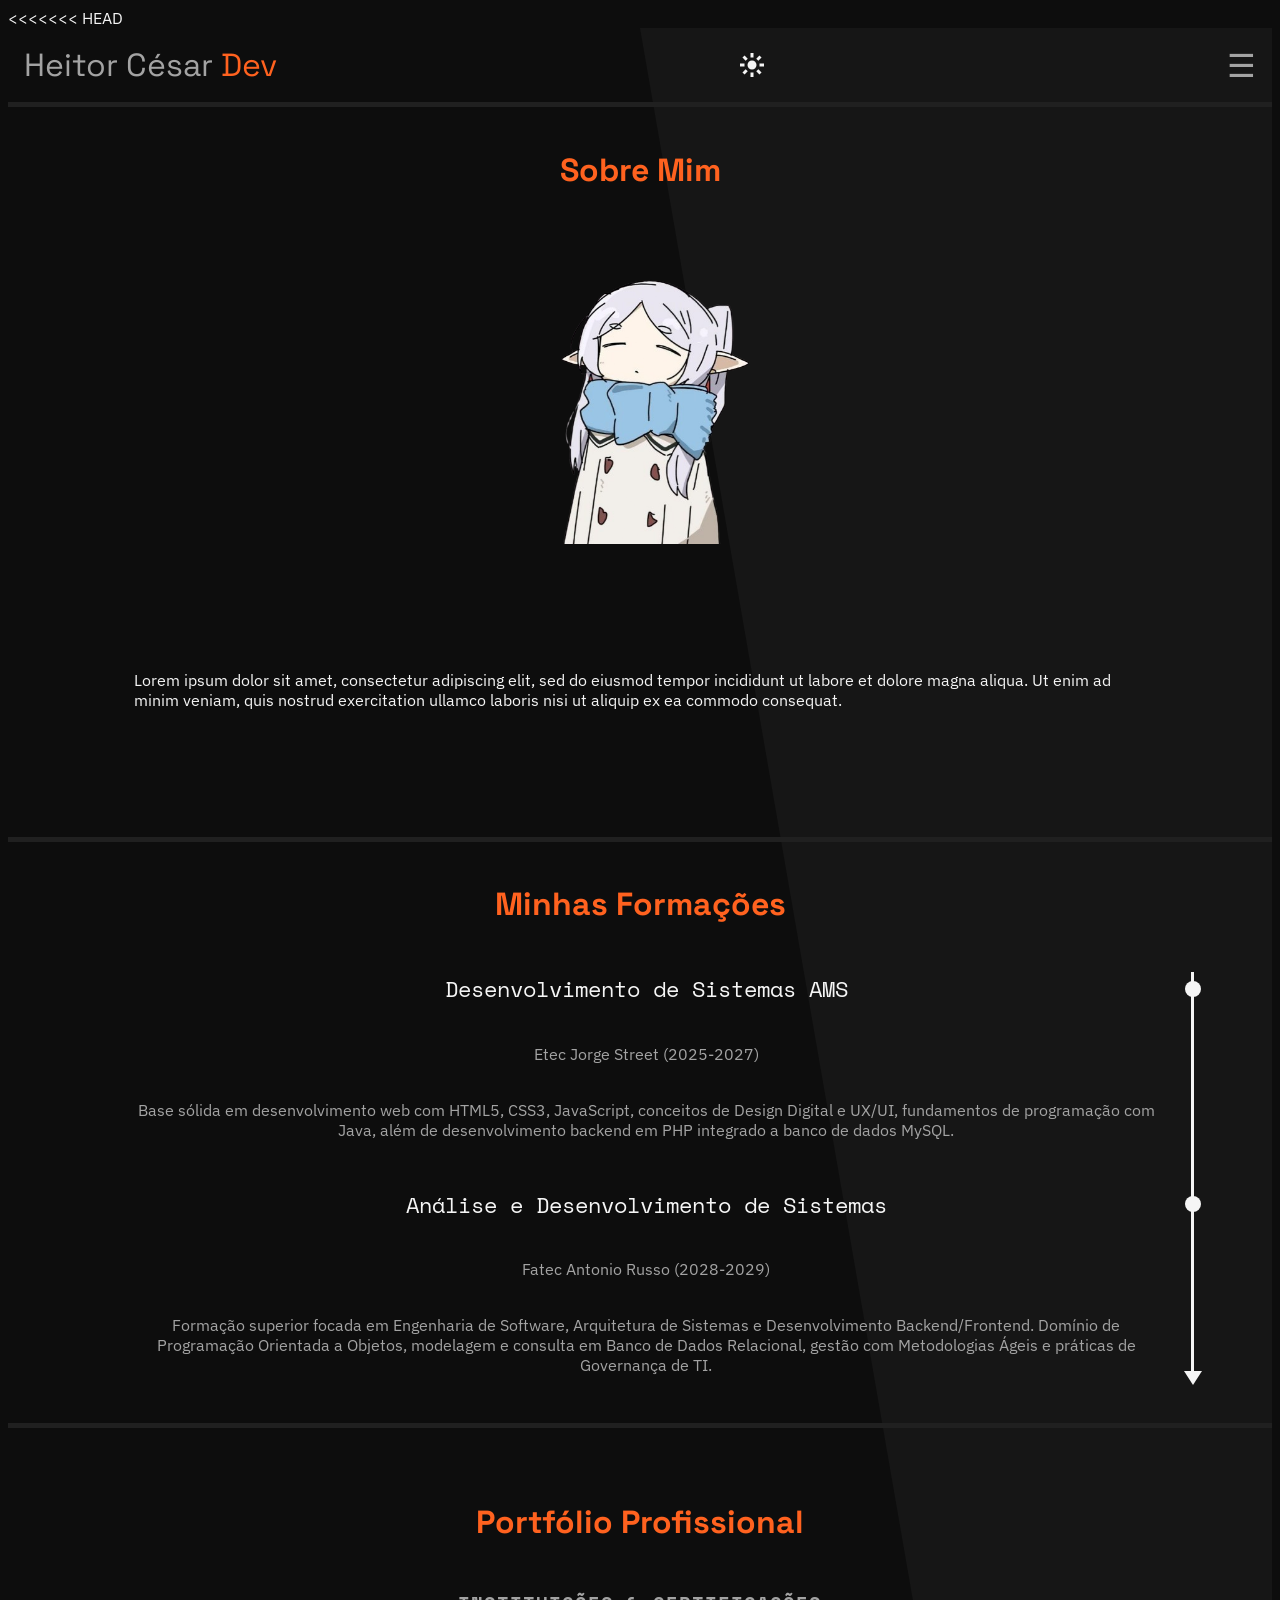
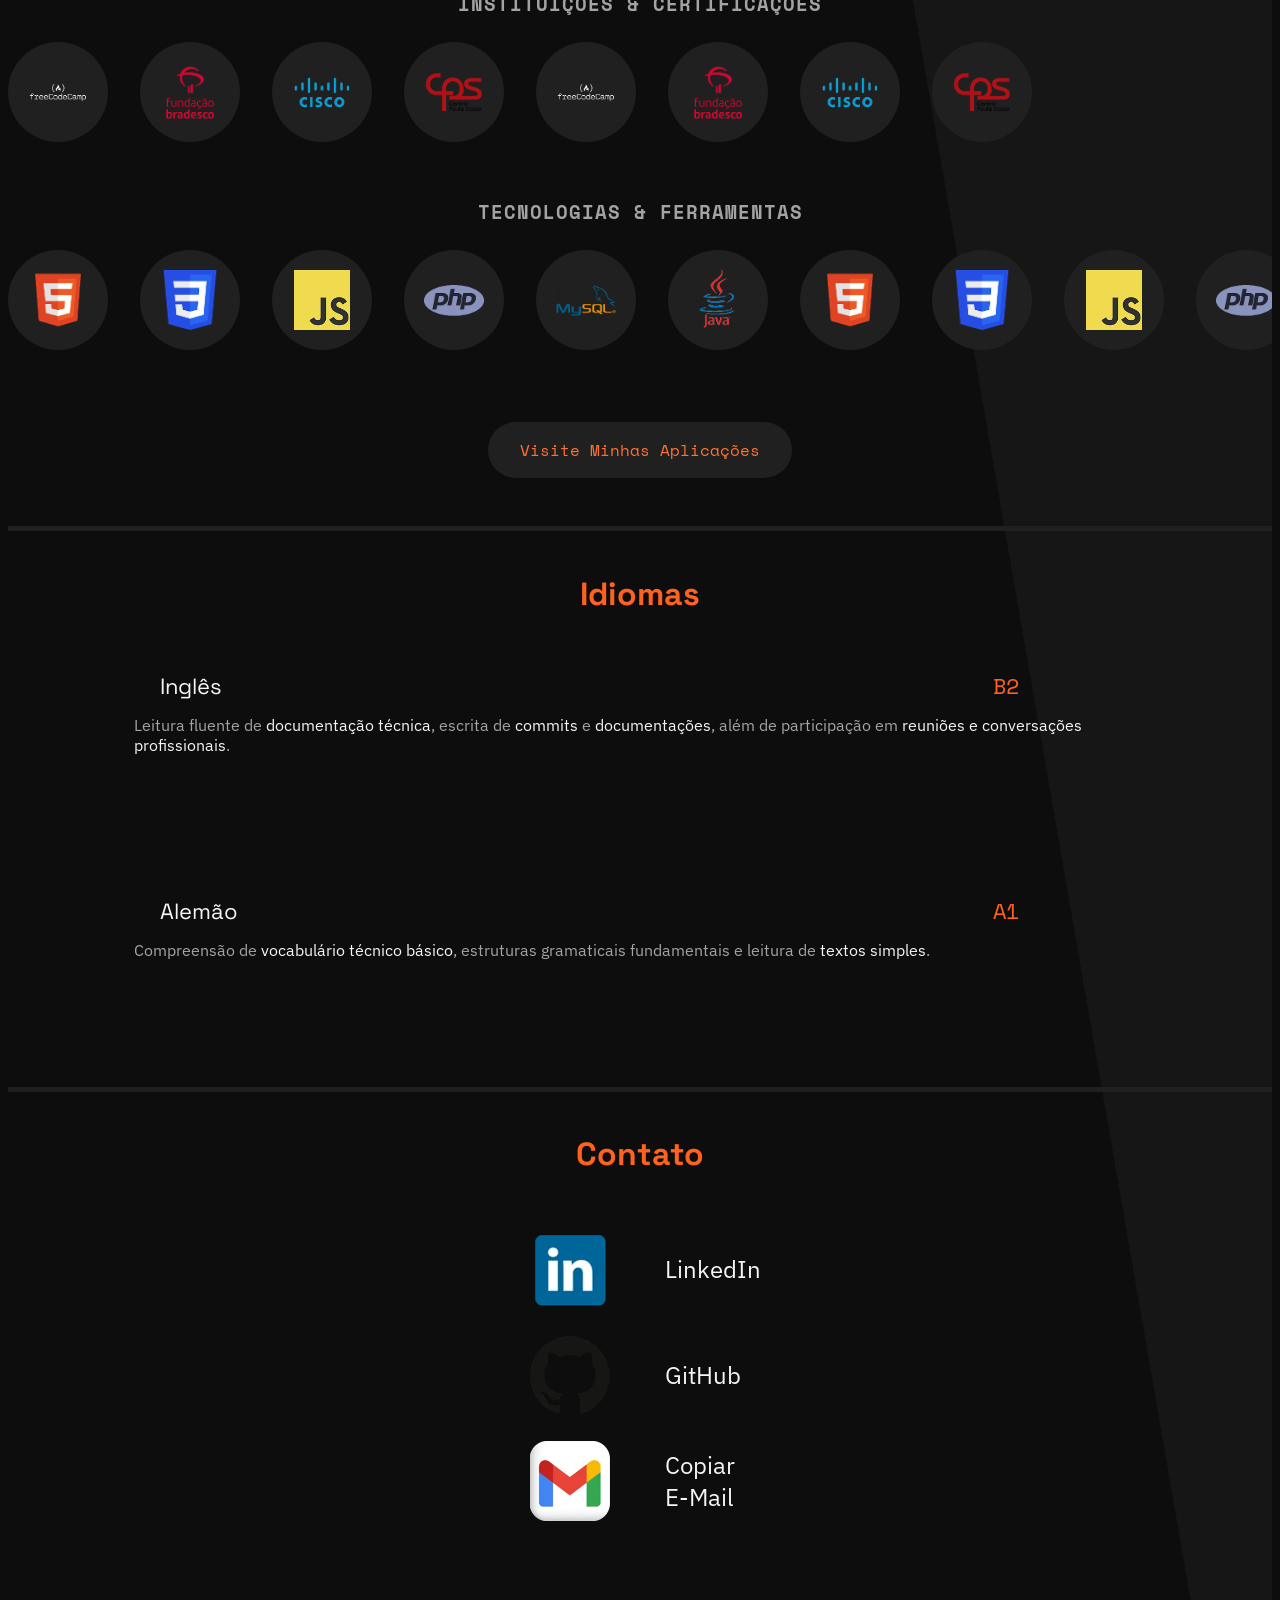
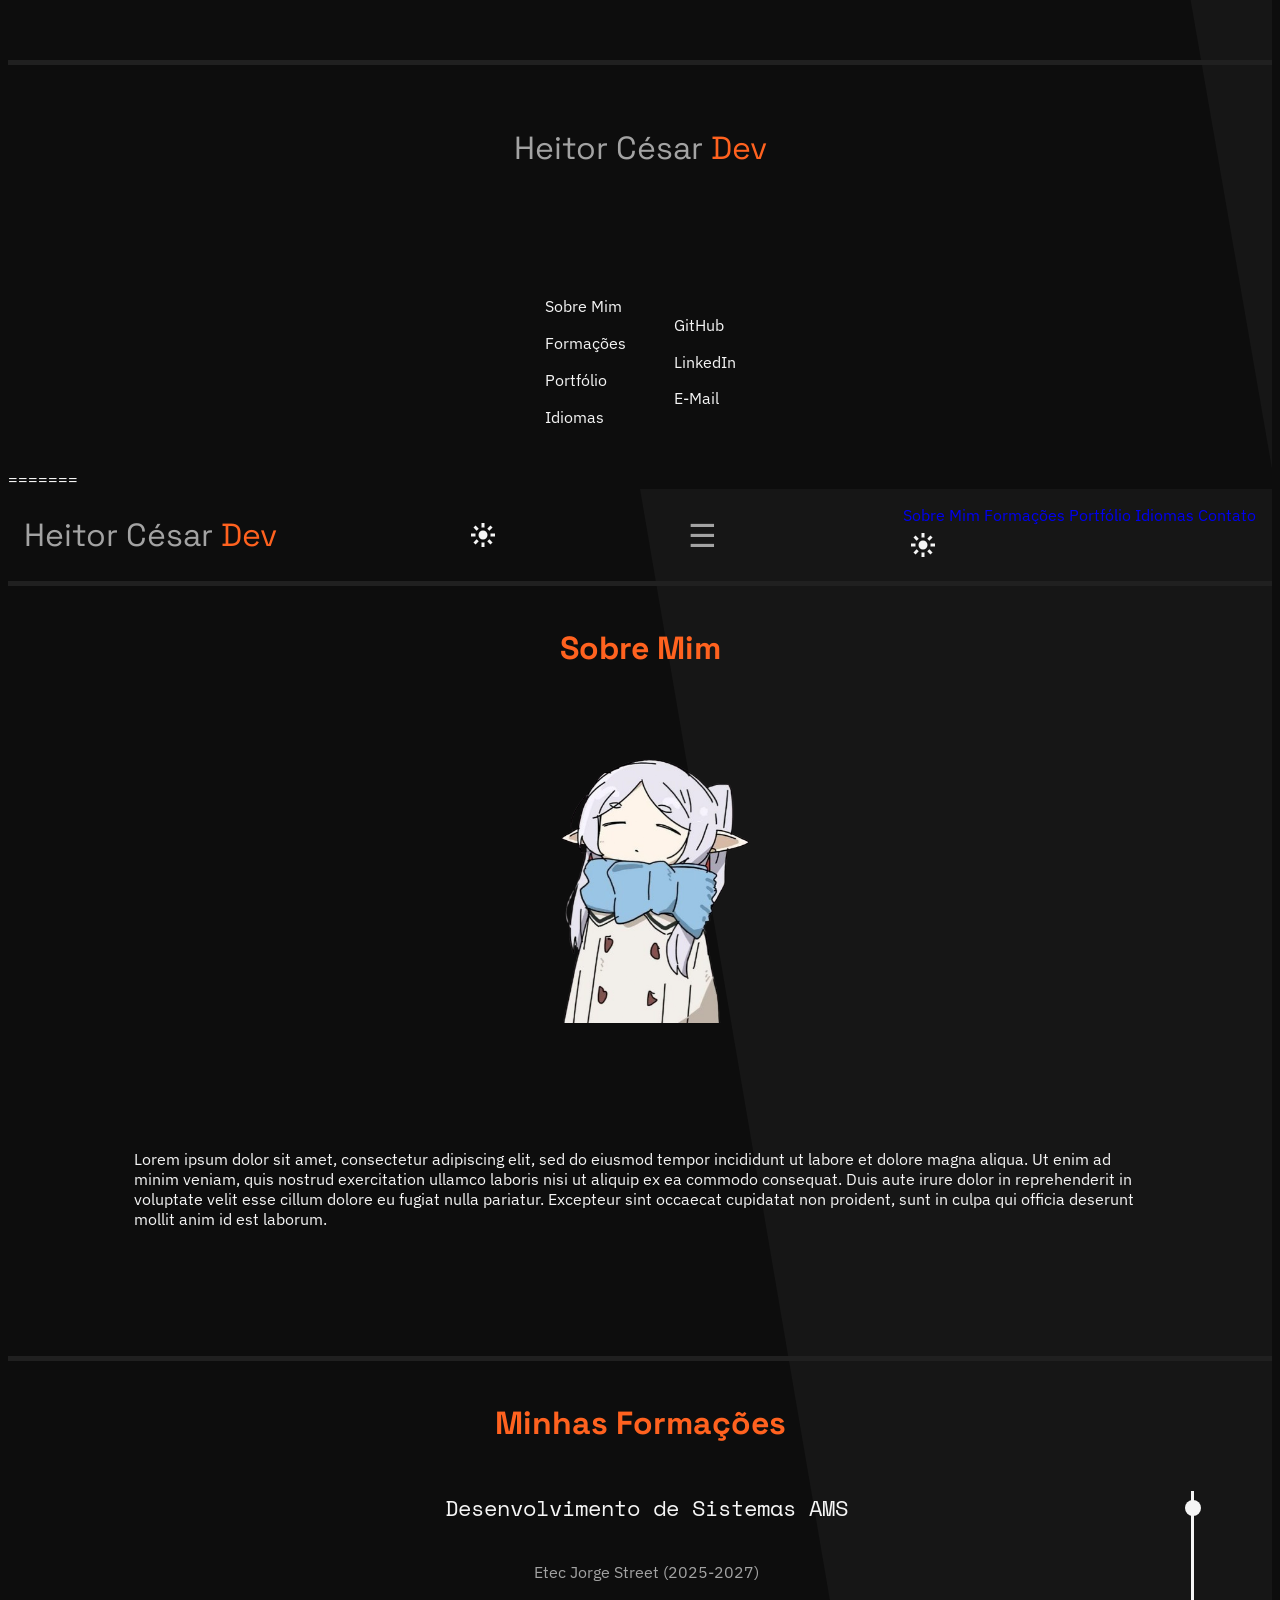
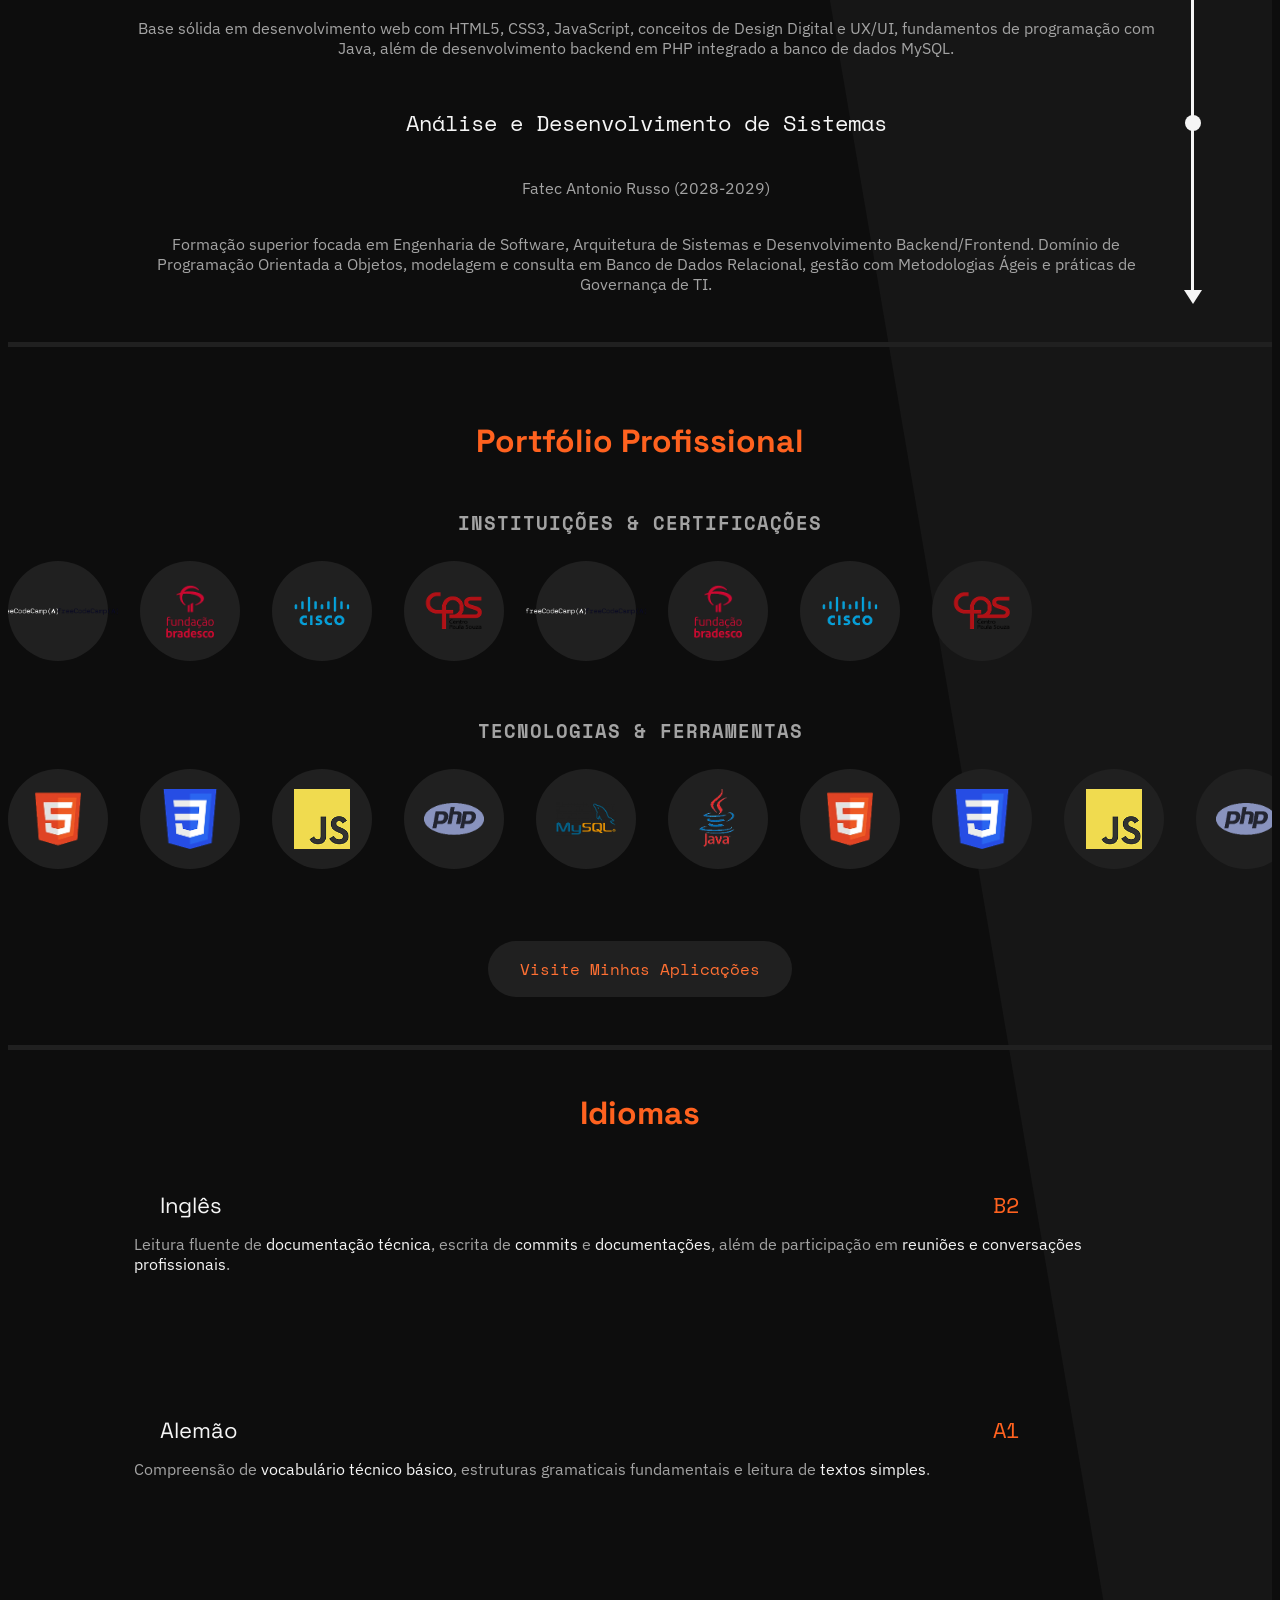
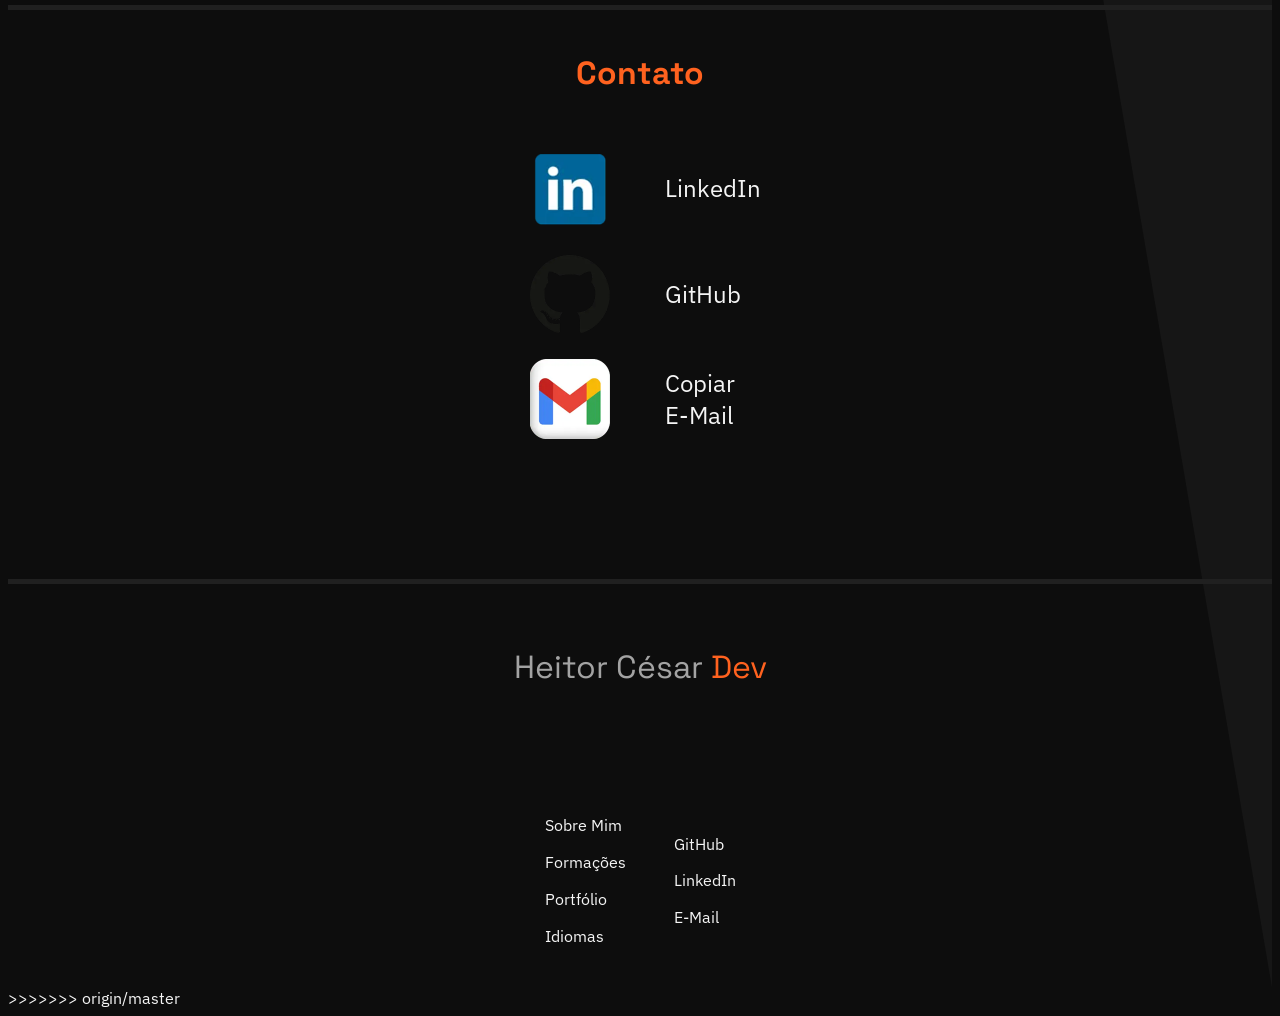
==== commit f1395f2f: "Merge master into main resolvendo históricos diferentes" ====
--- a/index.html
+++ b/index.html
@@ -1,3 +1,203 @@
+<<<<<<< HEAD
+<!DOCTYPE html>
+<html lang="pt-br">
+
+<head>
+  <meta charset="UTF-8">
+  <meta name="viewport" content="width=device-width, initial-scale=1.0">
+  <link rel="preconnect" href="https://fonts.googleapis.com">
+  <link rel="preconnect" href="https://fonts.gstatic.com" crossorigin>
+  <link
+    href="https://fonts.googleapis.com/css2?family=IBM+Plex+Sans:wght@400;500;600;700&family=Space+Grotesk:wght@400;500;600;700&family=Space+Mono:wght@400;700&display=swap"
+    rel="stylesheet">
+  <link rel="stylesheet" href="style.css">
+  <title>Heitor César Dev</title>
+</head>
+
+<body>
+  <div class="page-wrapper">
+    <div class="diagonal-background"></div>
+
+    <div class="conteudo">
+      <header>
+        <div class="logo">
+          <span class="nome">Heitor César </span><span class="texto-dev">Dev</span>
+        </div>
+
+        <button id="theme-toggle" class="theme-toggle" aria-label="Alternar tema">
+          <img src="./assets/sun.svg" alt="Ícone de Sol" class="icon-sun">
+          <img src="./assets/moon.svg" alt="Ícone de Lua" class="icon-moon">
+        </button>
+
+        <details class="menu-container">
+          <summary class="hamburger-btn">☰</summary>
+          <nav class="nav-links">
+            <a href="#sobre-mim" onclick="fecharMenu()">Sobre Mim</a>
+            <a href="#formacoes" onclick="fecharMenu()">Formações</a>
+            <a href="#portfolio" onclick="fecharMenu()">Portfólio</a>
+            <a href="#idiomas" onclick="fecharMenu()">Idiomas</a>
+            <a href="#contato" onclick="fecharMenu()">Contato</a>
+          </nav>
+        </details>
+      </header>
+
+      <main>
+        <section id="sobre-mim">
+          <h1>Sobre Mim</h1>
+          <img src="./assets/foto_teste.png" alt="Foto Heitor 2026">
+          <p>Lorem ipsum dolor sit amet, consectetur adipiscing elit, sed do eiusmod tempor incididunt ut labore et
+            dolore magna aliqua. Ut enim ad minim veniam, quis nostrud exercitation ullamco laboris nisi ut aliquip ex
+            ea commodo consequat.</p>
+        </section>
+
+        <section id="formacoes">
+          <h1>Minhas Formações</h1>
+          <div class="timeline">
+            <article class="timeline-item">
+              <div class="content">
+                <h2>Desenvolvimento de Sistemas AMS
+                  <span class="circle"></span>
+                </h2>
+                <p class="instituicao">Etec Jorge Street (2025-2027)</p>
+                <p>Base sólida em desenvolvimento web com HTML5, CSS3, JavaScript, conceitos de Design Digital e UX/UI,
+                  fundamentos de programação com Java, além de desenvolvimento backend em PHP integrado a banco de dados
+                  MySQL.</p>
+              </div>
+            </article>
+
+            <article class="timeline-item">
+              <div class="content">
+                <h2>Análise e Desenvolvimento de Sistemas
+                  <span class="circle"></span>
+                </h2>
+                <p class="instituicao">Fatec Antonio Russo (2028-2029)</p>
+                <p>Formação superior focada em Engenharia de Software, Arquitetura de Sistemas e Desenvolvimento
+                  Backend/Frontend. Domínio de Programação Orientada a Objetos, modelagem e consulta em Banco de Dados
+                  Relacional, gestão com Metodologias Ágeis e práticas de Governança de TI.</p>
+              </div>
+            </article>
+          </div>
+        </section>
+
+        <section id="portfolio">
+          <h1>Portfólio Profissional</h1>
+
+          <div class="carousel-block">
+            <h3 class="subtitulo-carrossel">Instituições & Certificações</h3>
+            <div class="carousel-container">
+              <div class="carousel-track track-direita">
+                <!-- Grupo 1 -->
+                <div class="logo-circle"><img src="./assets/freecodecamp.png" alt="freeCodeCamp"></div>
+                <div class="logo-circle"><img src="./assets/fund_bradesco.png" alt="Fundação Bradesco"></div>
+                <div class="logo-circle"><img src="./assets/cisco.png" alt="Cisco"></div>
+                <div class="logo-circle"><img src="./assets/cps.png" alt="Centro Paula Souza"></div>
+
+                <!-- Grupo 2 -->
+                <div class="logo-circle"><img src="./assets/freecodecamp.png" alt="freeCodeCamp"></div>
+                <div class="logo-circle"><img src="./assets/fund_bradesco.png" alt="Fundação Bradesco"></div>
+                <div class="logo-circle"><img src="./assets/cisco.png" alt="Cisco"></div>
+                <div class="logo-circle"><img src="./assets/cps.png" alt="Centro Paula Souza"></div>
+              </div>
+            </div>
+          </div>
+
+          <div class="carousel-block">
+            <h3 class="subtitulo-carrossel">Tecnologias & Ferramentas</h3>
+            <div class="carousel-container">
+              <div class="carousel-track track-esquerda">
+                <!-- Grupo 1 -->
+                <div class="logo-circle"><img src="./assets/html.png" alt="HTML"></div>
+                <div class="logo-circle"><img src="./assets/css.png" alt="CSS"></div>
+                <div class="logo-circle"><img src="./assets/javascript.png" alt="JavaScript"></div>
+                <div class="logo-circle"><img src="./assets/php.png" alt="PHP"></div>
+                <div class="logo-circle"><img src="./assets/mysql.png" alt="MySQL"></div>
+                <div class="logo-circle"><img src="./assets/java.png" alt="Java"></div>
+
+                <!-- Grupo 2 -->
+                <div class="logo-circle"><img src="./assets/html.png" alt="HTML"></div>
+                <div class="logo-circle"><img src="./assets/css.png" alt="CSS"></div>
+                <div class="logo-circle"><img src="./assets/javascript.png" alt="JavaScript"></div>
+                <div class="logo-circle"><img src="./assets/php.png" alt="PHP"></div>
+                <div class="logo-circle"><img src="./assets/mysql.png" alt="MySQL"></div>
+                <div class="logo-circle"><img src="./assets/java.png" alt="Java"></div>
+              </div>
+            </div>
+          </div>
+          <a href="#" class="cta-link">Visite Minhas Aplicações</a>
+
+        </section>
+
+        <section id="idiomas">
+          <h1>Idiomas</h1>
+          <div class="linha-idioma">
+            <span class="idioma">Inglês</span>
+            <div class="nivel">
+              <span class="nivel-mobile">B2</span>
+              <span class="nivel-desktop">Intermediário / B2</span>
+            </div>
+          </div>
+          <p class="informacoes-idiomas">Leitura fluente de <span class="negrito">documentação técnica</span>, escrita
+            de <span class="negrito">commits</span> e <span class="negrito">documentações</span>, além de participação
+            em <span class="negrito">reuniões e conversações profissionais</span>.</p>
+
+          <div class="linha-idioma">
+            <span class="idioma">Alemão</span>
+            <div class="nivel">
+              <span class="nivel-mobile">A1</span>
+              <span class="nivel-desktop">Básico / A1</span>
+            </div>
+          </div>
+          <p class="informacoes-idiomas">Compreensão de <span class="negrito">vocabulário técnico básico</span>,
+            estruturas gramaticais fundamentais e leitura de <span class="negrito">textos simples</span>.</p>
+        </section>
+
+        <section id="contato">
+          <h1>Contato</h1>
+          <div class="linkedin">
+            <img src="./assets/linkedin.png" alt="Logo LinkedIn">
+            <a href="https://www.linkedin.com/in/heitor-c%C3%A9sar-f-cazella-correa-69b5bb371" target="_blank"
+              class="links">LinkedIn</a>
+          </div>
+          <div class="github">
+            <img src="./assets/github.png" alt="Logo GitHub">
+            <a href="https://github.com/heitorcfcazella-prog" target="_blank" class="github-texto">GitHub</a>
+          </div>
+          <div class="email">
+            <img src="./assets/gmail.png" alt="Logo Gmail">
+            <a href="#" onclick="copiarEmail(event, 'heitorcfcazella@gmail.com')" class="email-mobile">Copiar
+              <br>E-Mail</a>
+            <a href="#" onclick="copiarEmail(event, 'heitorcfcazella@gmail.com')"
+              class="email-desktop">heitorcfcazella@gmail.com</a>
+          </div>
+        </section>
+      </main>
+
+      <footer>
+        <div class="logo-footer">
+          <span class="nome">Heitor César </span><span class="texto-dev">Dev</span>
+        </div>
+        <div class="container-links">
+          <div class="links-esquerda">
+            <a href="#sobre-mim">Sobre Mim</a>
+            <a href="#formacoes">Formações</a>
+            <a href="#portifolio">Portfólio</a>
+            <a href="#idiomas">Idiomas</a>
+          </div>
+
+          <div class="links-direita">
+            <a href="https://github.com/heitorcfcazella-prog" target="_blank" class="github-texto">GitHub</a>
+            <a href="https://www.linkedin.com/in/heitor-c%C3%A9sar-f-cazella-correa-69b5bb371" target="_blank"
+              class="links">LinkedIn</a>
+            <a href="#" onclick="copiarEmail(event, 'heitorcfcazella@gmail.com')" class="links">E-Mail</a>
+          </div>
+        </div>
+      </footer>
+    </div>
+  </div>
+  <script src="script.js"></script>
+</body>
+
+=======
 <!DOCTYPE html>
 <html lang="pt-br">
 
@@ -219,4 +419,5 @@
   <script src="script.js"></script>
 </body>
 
+>>>>>>> origin/master
 </html>
--- a/style.css
+++ b/style.css
@@ -1,3 +1,454 @@
+<<<<<<< HEAD
+* {
+  margin: 0;
+  padding: 0;
+  box-sizing: border-box;
+}
+
+:root {
+  --bg-primary: #0d0d0d;
+  --bg-secondary: #161616;
+  --text-main: #f5f5f5;
+  --text-muted: #a3a3a3;
+  --accent: #ff621f;
+  --accent-hover: #ff7033;
+  --border: #202020;
+  
+  --font-title: 'Space Grotesk', sans-serif;
+  --font-body: 'IBM Plex Sans', sans-serif;
+  --font-code: 'Space Mono', monospace;
+
+  --font-size-body: 1rem;
+  --font-size-header: 1.25rem;
+  --font-size-subtitle: 1.375rem;
+  --font-size-link: 1.5rem;
+  --font-size-title: 2rem;
+}
+
+[data-theme="light"] {
+  --bg-primary: #f8f9fa;
+  --bg-secondary: #e9ecef;
+  --text-main: #121212;
+  --text-muted: #555555;
+  --accent: #e0520d;
+  --accent-hover: #ff7033;
+  --border: #dee2e6;
+}
+
+body {
+  background-color: var(--bg-primary);
+  color: var(--text-main);
+  font-family: var(--font-body);
+  font-weight: 400;
+  font-size: var(--font-size-body);
+  transition: background-color 0.3s, color 0.3s;
+}
+
+a{
+  text-decoration: none;
+}
+
+.page-wrapper {
+  position: relative;
+  width: 100%;
+  overflow: hidden;
+  background-color: var(--bg-primary);
+}
+
+.diagonal-background {
+  position: absolute;
+  top: 0;
+  right: 0;
+  width: 50%;
+  height: 100%;
+  background-color: var(--bg-secondary);
+  clip-path: polygon(0 0, 100% 0, 100% 100%);
+  z-index: 1;
+}
+
+.conteudo {
+  position: relative;
+  z-index: 2;
+}
+
+header {
+  display: flex;
+  justify-content: space-between;
+  align-items: center;
+  padding: 1rem;
+  position: relative;
+}
+
+.nome {
+  color: var(--text-muted);
+  font-family: var(--font-title);
+  font-size: var(--font-size-title);
+}
+
+.texto-dev {
+  color: var(--accent);
+  font-family: var(--font-title);
+  font-size: var(--font-size-title);
+}
+
+.theme-toggle {
+  background: transparent;
+  border: none;
+  border-radius: 50%;
+  width: 40px;
+  height: 40px;
+  display: flex;
+  align-items: center;
+  justify-content: center;
+  cursor: pointer;
+  transition: background-color 0.3s ease, border-color 0.3s ease;
+}
+
+.theme-toggle:hover {
+  background-color: var(--border);
+}
+
+.theme-toggle img {
+  width: 1.5rem;
+  height: 1.5rem;
+  object-fit: contain;
+}
+
+/* Padrão (Dark Mode): Exibe o Sol, Esconde a Lua */
+.theme-toggle .icon-sun {
+  display: inline-block;
+}
+
+.theme-toggle .icon-moon {
+  display: none;
+}
+
+/* Estado Light Mode: Esconde o Sol, Exibe a Lua */
+[data-theme="light"] .theme-toggle .icon-sun {
+  display: none;
+}
+
+[data-theme="light"] .theme-toggle .icon-moon {
+  display: inline-block;
+}
+
+.hamburger-btn {
+  list-style: none;
+  cursor: pointer;
+  user-select: none;
+  color: var(--text-muted);
+  font-size: var(--font-size-title);
+}
+
+.nav-links {
+  display: flex;
+  flex-direction: column; 
+  position: absolute;
+  top: 100%;
+  left: 0;
+  width: 100%;
+  background-color: var(--bg-secondary);
+  box-shadow: 0 4px 6px rgba(0,0,0,0.3);
+}
+
+.nav-links a {
+  padding: 1rem;
+  color: var(--text-main);
+  border-bottom: 1px solid var(--border);
+}
+
+h1 {
+  text-align: center;
+  padding: 1rem;
+  font-size: var(--font-size-title);
+  font-family: var(--font-title);
+  color: var(--accent);
+}
+
+header, #sobre-mim, #formacoes, #portfolio, #idiomas, #contato {
+  border-bottom: 5px solid var(--border);
+}
+
+#sobre-mim img {
+  width: 100%;
+  max-width: 312px;
+  height: auto;
+  display: block;
+  margin: 0 auto;
+}
+
+#sobre-mim p {
+  margin: 10%;
+}
+
+.timeline {
+  position: relative;
+  padding-right: 40px;
+  margin: 2rem 5% 2rem 0;
+}
+
+.timeline::before {
+  content: '';
+  position: absolute;
+  top: 0;
+  right: 15px;
+  width: 3px;
+  height: 100%;
+  background-color: var(--text-main);
+}
+
+.timeline::after {
+  content: '';
+  position: absolute;
+  bottom: -10px;
+  right: 7px;
+  width: 0;
+  height: 0;
+  border-left: 9px solid transparent;
+  border-right: 9px solid transparent;
+  border-top: 14px solid var(--text-main);
+}
+
+.timeline-item {
+  position: relative;
+  margin-bottom: 3rem;
+  margin-left: 10%;
+  text-align: center;
+}
+
+.timeline-item h2 {
+  position: relative; 
+}
+
+.circle {
+  position: absolute;
+  top: 50%;
+  transform: translateY(-50%);
+  right: -32px;
+  width: 16px;
+  height: 16px;
+  background-color: var(--text-main);
+  border-radius: 50%;
+  z-index: 2;
+}
+
+.content h2 {
+  font-family: var(--font-code);
+  color: var(--text-main);
+  font-size: var(--font-size-subtitle);
+  font-weight: normal;
+}
+
+.content p {
+  font-family: var(--font-body);
+  color: var(--text-muted);
+  padding-top: 20px;
+}
+
+/* Contêiner da Seção */
+#portfolio {
+  text-align: center;
+  padding: 2rem 0;
+}
+
+#portfolio h1{
+  margin-bottom: 2rem;
+}
+
+/* Estilo para os subtítulos do carrossel */
+.subtitulo-carrossel {
+  font-family: var(--font-code);
+  color: var(--text-muted);
+  margin-bottom: 1.5rem;
+  text-transform: uppercase;
+  letter-spacing: 1px;
+}
+
+/* Blocos dos Carrosseis */
+.carousel-block {
+  margin-bottom: 3.5rem;
+}
+
+.carousel-container {
+  width: 100%;
+  overflow: hidden;
+  position: relative;
+}
+
+.carousel-track {
+  display: flex;
+  width: max-content;
+  gap: 2rem; /* Espaçamento entre as logos no mobile */
+}
+
+/* Esfera/Círculo de Fundo das Logos */
+.logo-circle {
+  width: 100px;
+  height: 100px;
+  background-color: var(--border);
+  border-radius: 50%;
+  display: flex;
+  align-items: center;
+  justify-content: center;
+  flex-shrink: 0;
+}
+
+.logo-circle img {
+  width: 60%;
+  height: 60%;
+  object-fit: contain;
+}
+
+/* Animações e Sentidos */
+.track-direita {
+  animation: moverDireita 12s linear infinite;
+}
+
+.track-esquerda {
+  animation: moverEsquerda 15s linear infinite;
+}
+
+.carousel-track:hover {
+  animation-play-state: paused;
+}
+
+/* --- KEYFRAMES --- */
+@keyframes moverDireita {
+  0% { transform: translateX(-50%); }
+  100% { transform: translateX(0%); }
+}
+
+@keyframes moverEsquerda {
+  0% { transform: translateX(0%); }
+  100% { transform: translateX(-50%); }
+}
+
+.cta-link{
+  display: inline-block;
+  font-family: var(--font-code);
+  color: var(--accent-hover);
+  background-color: var(--border);
+  margin: 1rem 0;
+  padding: 1rem 2rem;
+  border-radius: 50px;
+  transition: 0.3s ease;
+}
+
+.cta-link:active{
+  color: var(--border);
+  background-color: var(--accent);
+}
+
+.linha-idioma {
+  display: flex;
+  justify-content: space-between;
+  align-items: center;
+  width: 80%;
+  padding: 0.8rem 0;
+}
+
+.idioma {
+  color: var(--text-main);
+  font-family: var(--font-title);
+  font-size: var(--font-size-subtitle);
+  padding-left: 15%;
+}
+
+.nivel {
+  color: var(--accent);
+  font-family: var(--font-code);
+  font-size: var(--font-size-subtitle);
+}
+
+.nivel-desktop {
+  display: none;
+}
+
+.nivel-mobile {
+  display: inline;
+}
+
+.informacoes-idiomas {
+  color: var(--text-muted);
+  margin: 0 10%;
+  padding-bottom: 10%;
+}
+
+.negrito {
+  color: var(--text-main);
+}
+
+#contato {
+  padding-bottom: 10%;
+}
+
+#contato img {
+  width: 80px;
+  height: auto;
+  object-fit: contain;
+  display: block;
+}
+
+.linkedin, .github, .email {
+  display: flex;
+  justify-content: flex-start;
+  align-items: center;
+  gap: 25%;
+  width: 100%;
+  max-width: 220px;
+  margin: 0 auto;
+  padding: 0.8rem 0;
+  font-size: var(--font-size-link);
+}
+
+.email-desktop {
+  display: none;
+}
+
+.email-mobile {
+  display: inline;
+}
+
+#contato a {
+  color: var(--text-main);
+  transition: 0.3s ease;
+}
+
+#contato a:active {
+  color: var(--accent-hover);
+}
+
+.logo-footer {
+  text-align: center;
+  margin: 5% 0 10% 0;
+}
+
+.container-links {
+  display: flex;
+  justify-content: center;
+  align-items: center;
+  gap: 3rem; 
+  width: 100%;
+  margin-bottom: 2.5rem;
+}
+
+.links-esquerda,
+.links-direita {
+  display: flex;
+  flex-direction: column;
+  gap: 0.8rem; 
+}
+
+footer a {
+  color: var(--text-main);
+  line-height: 1.5;
+  display: block;
+  transition: 0.3s ease;
+}
+
+footer a:active {
+  color: var(--accent-hover);
+=======
 * {
   margin: 0;
   padding: 0;
@@ -839,4 +1290,5 @@
     color: var(--accent-hover);
   }
 
+>>>>>>> origin/master
 }
--- a/style.css
+++ b/style.css
@@ -1,3 +1,454 @@
+<<<<<<< HEAD
+* {
+  margin: 0;
+  padding: 0;
+  box-sizing: border-box;
+}
+
+:root {
+  --bg-primary: #0d0d0d;
+  --bg-secondary: #161616;
+  --text-main: #f5f5f5;
+  --text-muted: #a3a3a3;
+  --accent: #ff621f;
+  --accent-hover: #ff7033;
+  --border: #202020;
+  
+  --font-title: 'Space Grotesk', sans-serif;
+  --font-body: 'IBM Plex Sans', sans-serif;
+  --font-code: 'Space Mono', monospace;
+
+  --font-size-body: 1rem;
+  --font-size-header: 1.25rem;
+  --font-size-subtitle: 1.375rem;
+  --font-size-link: 1.5rem;
+  --font-size-title: 2rem;
+}
+
+[data-theme="light"] {
+  --bg-primary: #f8f9fa;
+  --bg-secondary: #e9ecef;
+  --text-main: #121212;
+  --text-muted: #555555;
+  --accent: #e0520d;
+  --accent-hover: #ff7033;
+  --border: #dee2e6;
+}
+
+body {
+  background-color: var(--bg-primary);
+  color: var(--text-main);
+  font-family: var(--font-body);
+  font-weight: 400;
+  font-size: var(--font-size-body);
+  transition: background-color 0.3s, color 0.3s;
+}
+
+a{
+  text-decoration: none;
+}
+
+.page-wrapper {
+  position: relative;
+  width: 100%;
+  overflow: hidden;
+  background-color: var(--bg-primary);
+}
+
+.diagonal-background {
+  position: absolute;
+  top: 0;
+  right: 0;
+  width: 50%;
+  height: 100%;
+  background-color: var(--bg-secondary);
+  clip-path: polygon(0 0, 100% 0, 100% 100%);
+  z-index: 1;
+}
+
+.conteudo {
+  position: relative;
+  z-index: 2;
+}
+
+header {
+  display: flex;
+  justify-content: space-between;
+  align-items: center;
+  padding: 1rem;
+  position: relative;
+}
+
+.nome {
+  color: var(--text-muted);
+  font-family: var(--font-title);
+  font-size: var(--font-size-title);
+}
+
+.texto-dev {
+  color: var(--accent);
+  font-family: var(--font-title);
+  font-size: var(--font-size-title);
+}
+
+.theme-toggle {
+  background: transparent;
+  border: none;
+  border-radius: 50%;
+  width: 40px;
+  height: 40px;
+  display: flex;
+  align-items: center;
+  justify-content: center;
+  cursor: pointer;
+  transition: background-color 0.3s ease, border-color 0.3s ease;
+}
+
+.theme-toggle:hover {
+  background-color: var(--border);
+}
+
+.theme-toggle img {
+  width: 1.5rem;
+  height: 1.5rem;
+  object-fit: contain;
+}
+
+/* Padrão (Dark Mode): Exibe o Sol, Esconde a Lua */
+.theme-toggle .icon-sun {
+  display: inline-block;
+}
+
+.theme-toggle .icon-moon {
+  display: none;
+}
+
+/* Estado Light Mode: Esconde o Sol, Exibe a Lua */
+[data-theme="light"] .theme-toggle .icon-sun {
+  display: none;
+}
+
+[data-theme="light"] .theme-toggle .icon-moon {
+  display: inline-block;
+}
+
+.hamburger-btn {
+  list-style: none;
+  cursor: pointer;
+  user-select: none;
+  color: var(--text-muted);
+  font-size: var(--font-size-title);
+}
+
+.nav-links {
+  display: flex;
+  flex-direction: column; 
+  position: absolute;
+  top: 100%;
+  left: 0;
+  width: 100%;
+  background-color: var(--bg-secondary);
+  box-shadow: 0 4px 6px rgba(0,0,0,0.3);
+}
+
+.nav-links a {
+  padding: 1rem;
+  color: var(--text-main);
+  border-bottom: 1px solid var(--border);
+}
+
+h1 {
+  text-align: center;
+  padding: 1rem;
+  font-size: var(--font-size-title);
+  font-family: var(--font-title);
+  color: var(--accent);
+}
+
+header, #sobre-mim, #formacoes, #portfolio, #idiomas, #contato {
+  border-bottom: 5px solid var(--border);
+}
+
+#sobre-mim img {
+  width: 100%;
+  max-width: 312px;
+  height: auto;
+  display: block;
+  margin: 0 auto;
+}
+
+#sobre-mim p {
+  margin: 10%;
+}
+
+.timeline {
+  position: relative;
+  padding-right: 40px;
+  margin: 2rem 5% 2rem 0;
+}
+
+.timeline::before {
+  content: '';
+  position: absolute;
+  top: 0;
+  right: 15px;
+  width: 3px;
+  height: 100%;
+  background-color: var(--text-main);
+}
+
+.timeline::after {
+  content: '';
+  position: absolute;
+  bottom: -10px;
+  right: 7px;
+  width: 0;
+  height: 0;
+  border-left: 9px solid transparent;
+  border-right: 9px solid transparent;
+  border-top: 14px solid var(--text-main);
+}
+
+.timeline-item {
+  position: relative;
+  margin-bottom: 3rem;
+  margin-left: 10%;
+  text-align: center;
+}
+
+.timeline-item h2 {
+  position: relative; 
+}
+
+.circle {
+  position: absolute;
+  top: 50%;
+  transform: translateY(-50%);
+  right: -32px;
+  width: 16px;
+  height: 16px;
+  background-color: var(--text-main);
+  border-radius: 50%;
+  z-index: 2;
+}
+
+.content h2 {
+  font-family: var(--font-code);
+  color: var(--text-main);
+  font-size: var(--font-size-subtitle);
+  font-weight: normal;
+}
+
+.content p {
+  font-family: var(--font-body);
+  color: var(--text-muted);
+  padding-top: 20px;
+}
+
+/* Contêiner da Seção */
+#portfolio {
+  text-align: center;
+  padding: 2rem 0;
+}
+
+#portfolio h1{
+  margin-bottom: 2rem;
+}
+
+/* Estilo para os subtítulos do carrossel */
+.subtitulo-carrossel {
+  font-family: var(--font-code);
+  color: var(--text-muted);
+  margin-bottom: 1.5rem;
+  text-transform: uppercase;
+  letter-spacing: 1px;
+}
+
+/* Blocos dos Carrosseis */
+.carousel-block {
+  margin-bottom: 3.5rem;
+}
+
+.carousel-container {
+  width: 100%;
+  overflow: hidden;
+  position: relative;
+}
+
+.carousel-track {
+  display: flex;
+  width: max-content;
+  gap: 2rem; /* Espaçamento entre as logos no mobile */
+}
+
+/* Esfera/Círculo de Fundo das Logos */
+.logo-circle {
+  width: 100px;
+  height: 100px;
+  background-color: var(--border);
+  border-radius: 50%;
+  display: flex;
+  align-items: center;
+  justify-content: center;
+  flex-shrink: 0;
+}
+
+.logo-circle img {
+  width: 60%;
+  height: 60%;
+  object-fit: contain;
+}
+
+/* Animações e Sentidos */
+.track-direita {
+  animation: moverDireita 12s linear infinite;
+}
+
+.track-esquerda {
+  animation: moverEsquerda 15s linear infinite;
+}
+
+.carousel-track:hover {
+  animation-play-state: paused;
+}
+
+/* --- KEYFRAMES --- */
+@keyframes moverDireita {
+  0% { transform: translateX(-50%); }
+  100% { transform: translateX(0%); }
+}
+
+@keyframes moverEsquerda {
+  0% { transform: translateX(0%); }
+  100% { transform: translateX(-50%); }
+}
+
+.cta-link{
+  display: inline-block;
+  font-family: var(--font-code);
+  color: var(--accent-hover);
+  background-color: var(--border);
+  margin: 1rem 0;
+  padding: 1rem 2rem;
+  border-radius: 50px;
+  transition: 0.3s ease;
+}
+
+.cta-link:active{
+  color: var(--border);
+  background-color: var(--accent);
+}
+
+.linha-idioma {
+  display: flex;
+  justify-content: space-between;
+  align-items: center;
+  width: 80%;
+  padding: 0.8rem 0;
+}
+
+.idioma {
+  color: var(--text-main);
+  font-family: var(--font-title);
+  font-size: var(--font-size-subtitle);
+  padding-left: 15%;
+}
+
+.nivel {
+  color: var(--accent);
+  font-family: var(--font-code);
+  font-size: var(--font-size-subtitle);
+}
+
+.nivel-desktop {
+  display: none;
+}
+
+.nivel-mobile {
+  display: inline;
+}
+
+.informacoes-idiomas {
+  color: var(--text-muted);
+  margin: 0 10%;
+  padding-bottom: 10%;
+}
+
+.negrito {
+  color: var(--text-main);
+}
+
+#contato {
+  padding-bottom: 10%;
+}
+
+#contato img {
+  width: 80px;
+  height: auto;
+  object-fit: contain;
+  display: block;
+}
+
+.linkedin, .github, .email {
+  display: flex;
+  justify-content: flex-start;
+  align-items: center;
+  gap: 25%;
+  width: 100%;
+  max-width: 220px;
+  margin: 0 auto;
+  padding: 0.8rem 0;
+  font-size: var(--font-size-link);
+}
+
+.email-desktop {
+  display: none;
+}
+
+.email-mobile {
+  display: inline;
+}
+
+#contato a {
+  color: var(--text-main);
+  transition: 0.3s ease;
+}
+
+#contato a:active {
+  color: var(--accent-hover);
+}
+
+.logo-footer {
+  text-align: center;
+  margin: 5% 0 10% 0;
+}
+
+.container-links {
+  display: flex;
+  justify-content: center;
+  align-items: center;
+  gap: 3rem; 
+  width: 100%;
+  margin-bottom: 2.5rem;
+}
+
+.links-esquerda,
+.links-direita {
+  display: flex;
+  flex-direction: column;
+  gap: 0.8rem; 
+}
+
+footer a {
+  color: var(--text-main);
+  line-height: 1.5;
+  display: block;
+  transition: 0.3s ease;
+}
+
+footer a:active {
+  color: var(--accent-hover);
+=======
 * {
   margin: 0;
   padding: 0;
@@ -839,4 +1290,5 @@
     color: var(--accent-hover);
   }
 
+>>>>>>> origin/master
 }
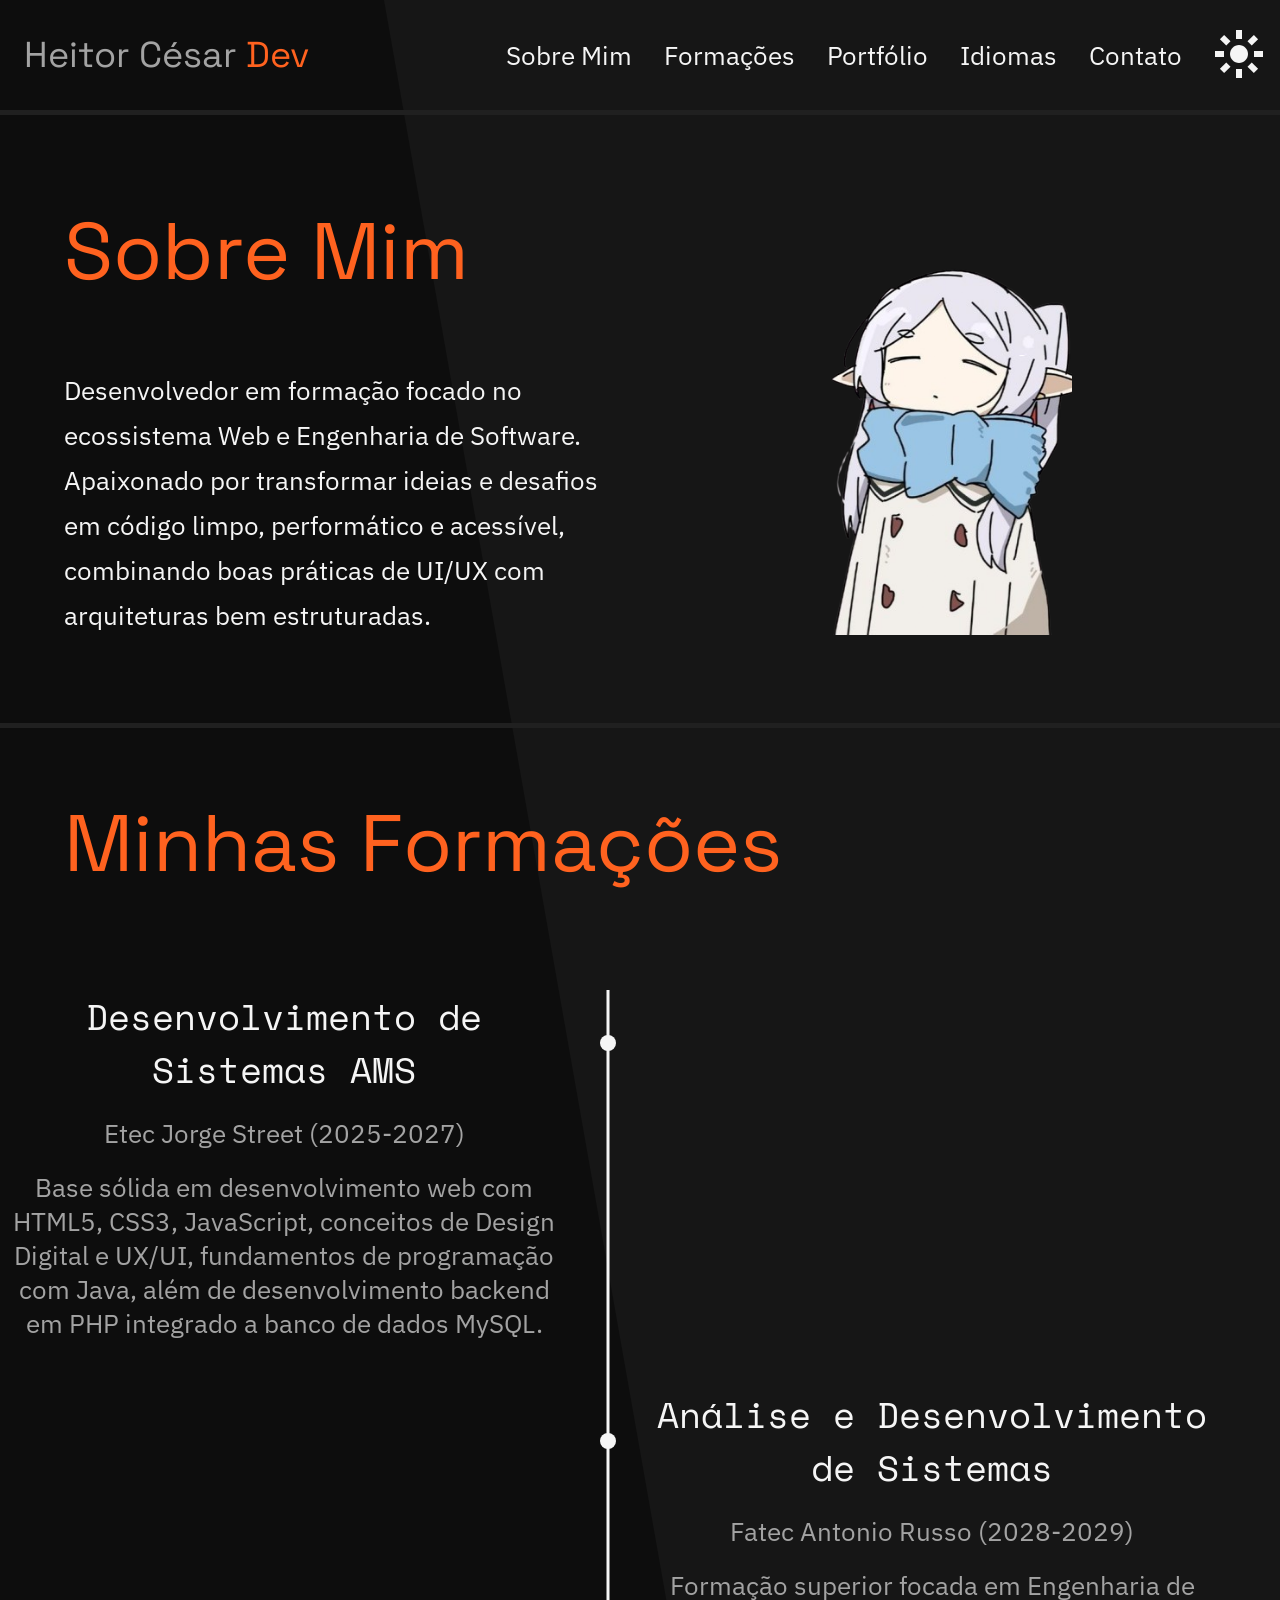
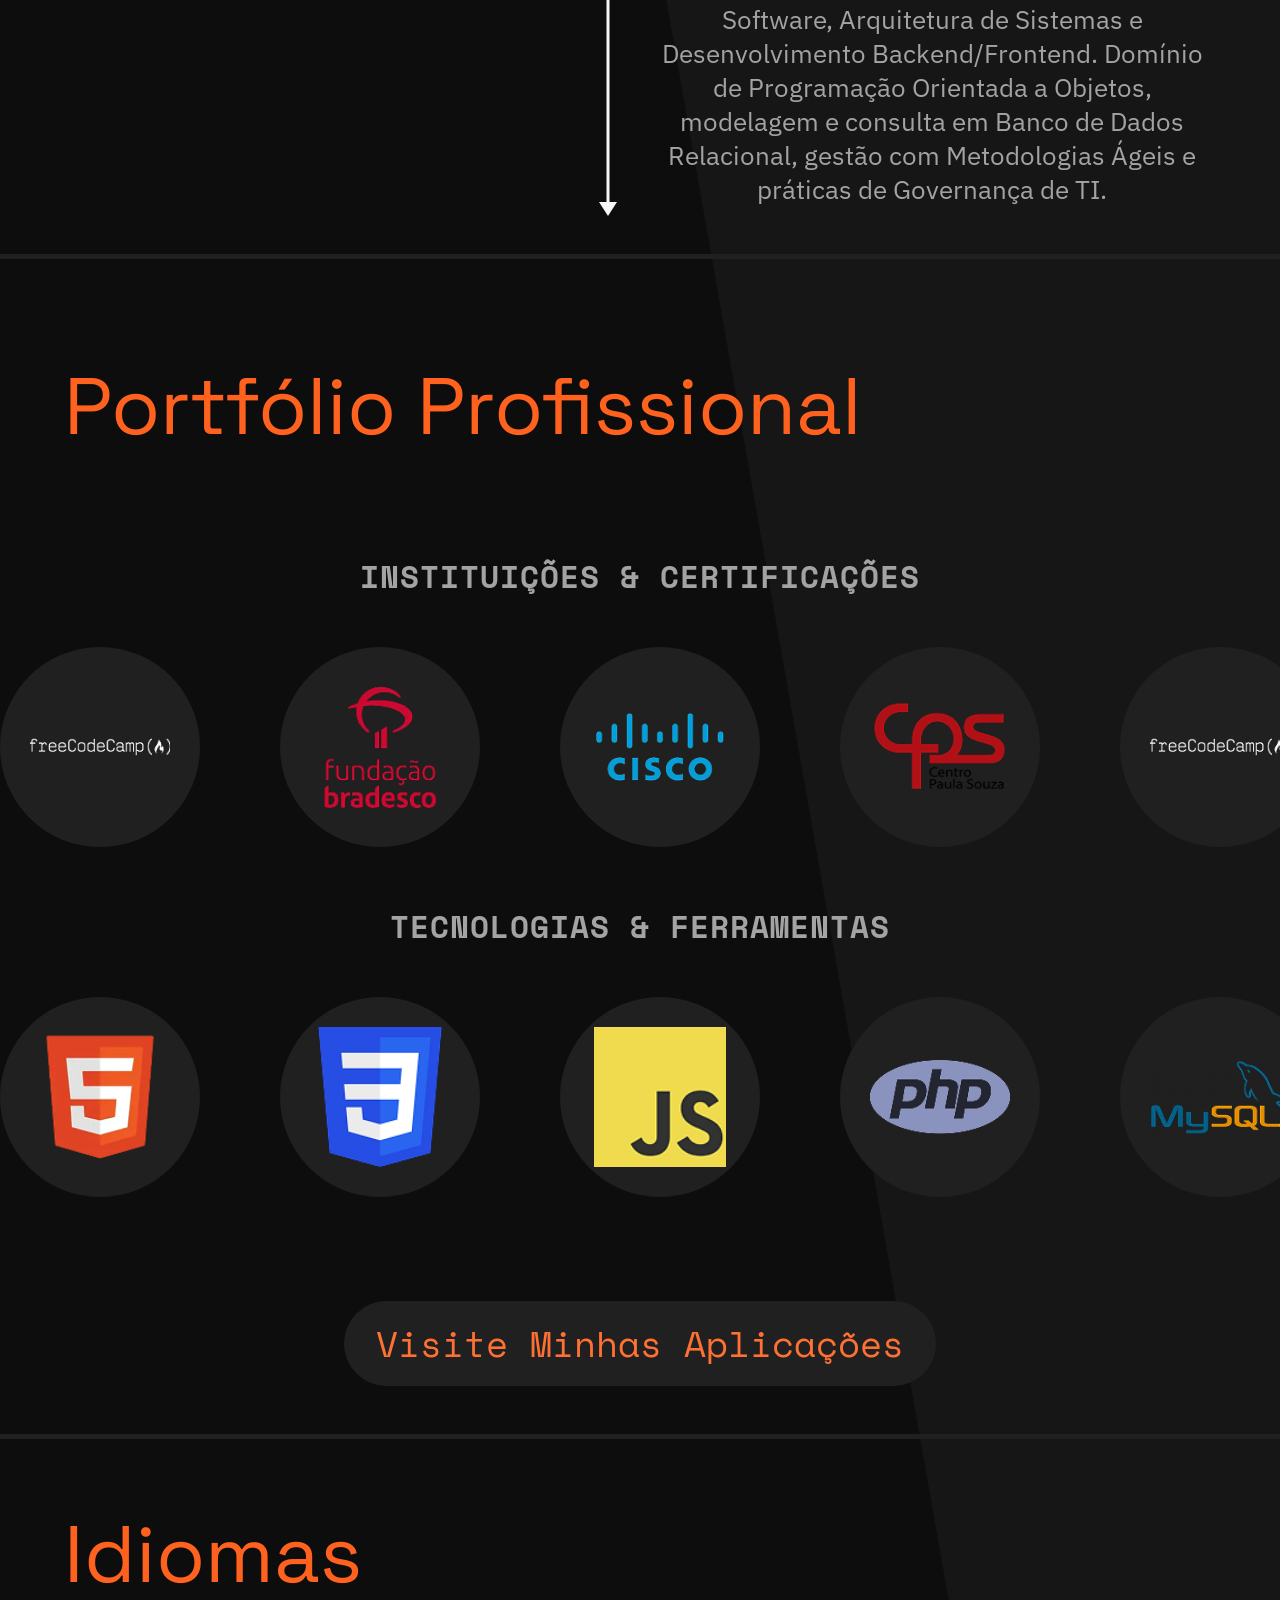
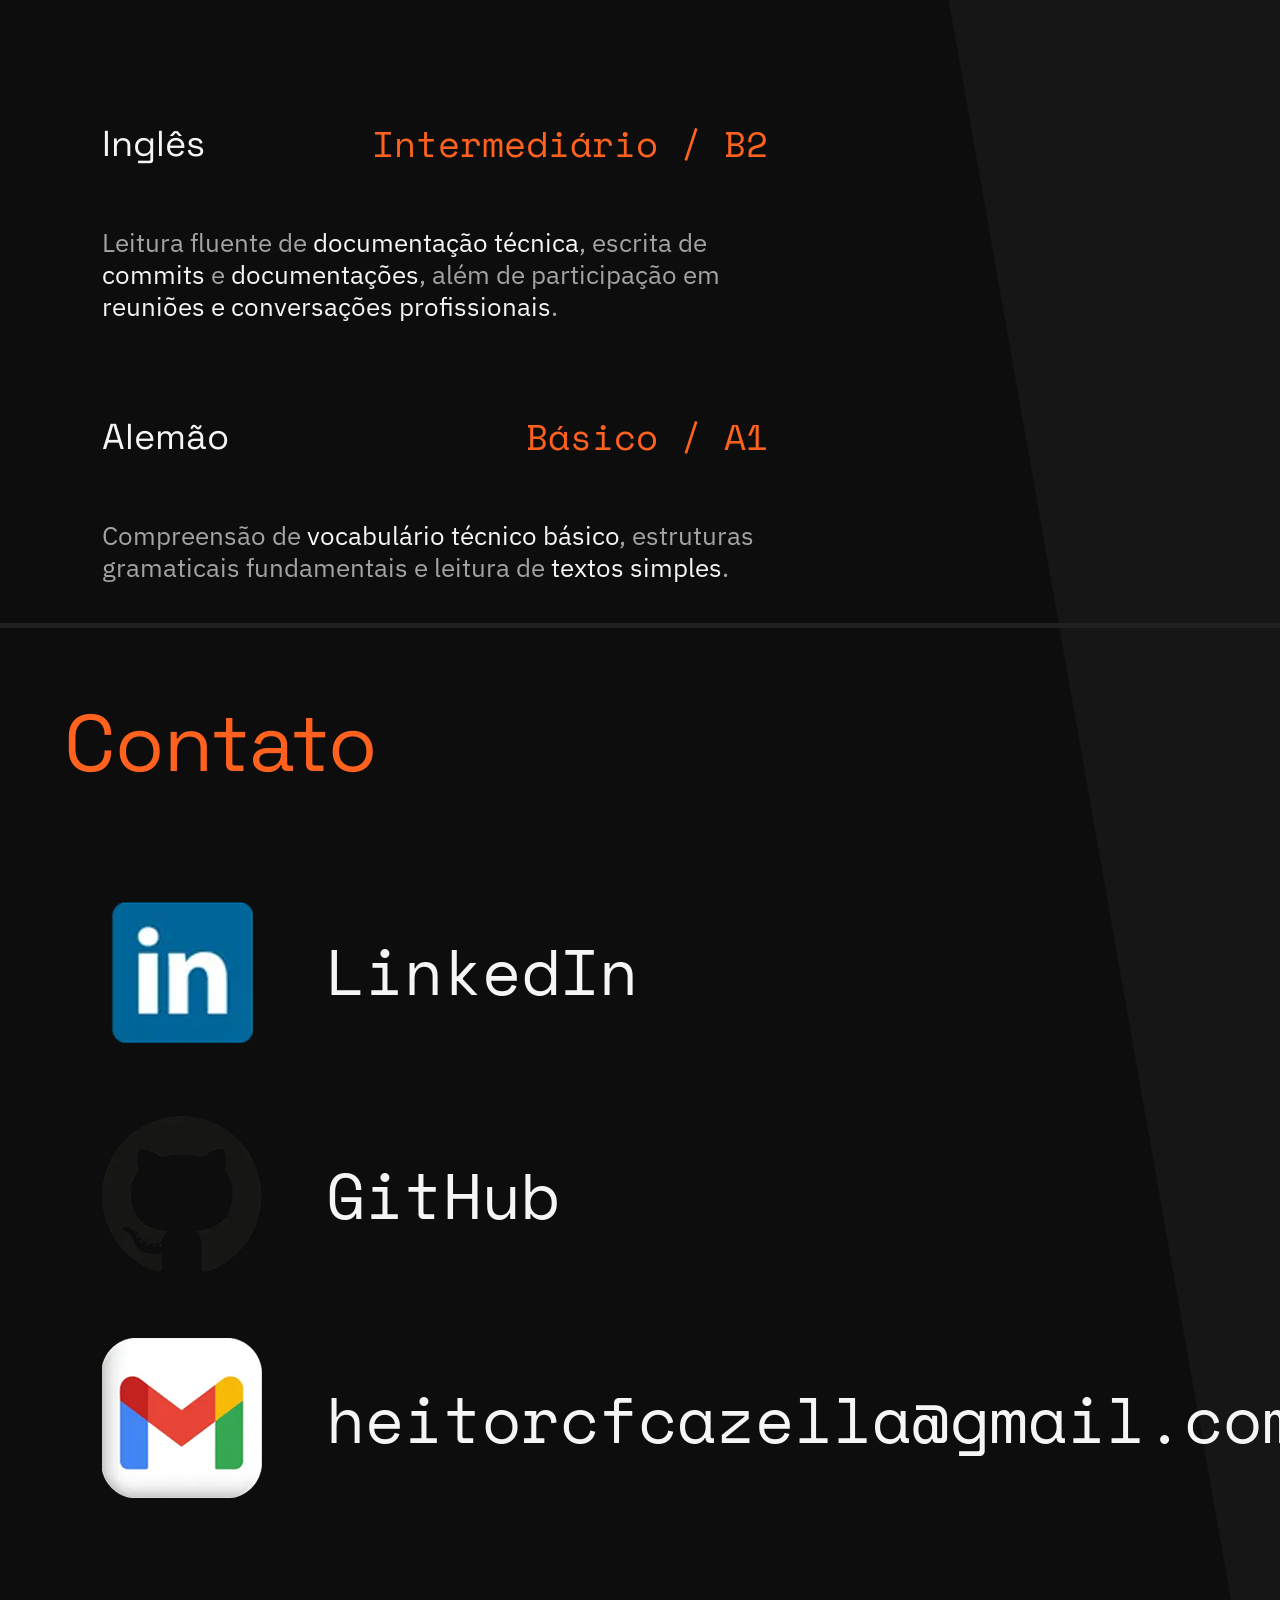
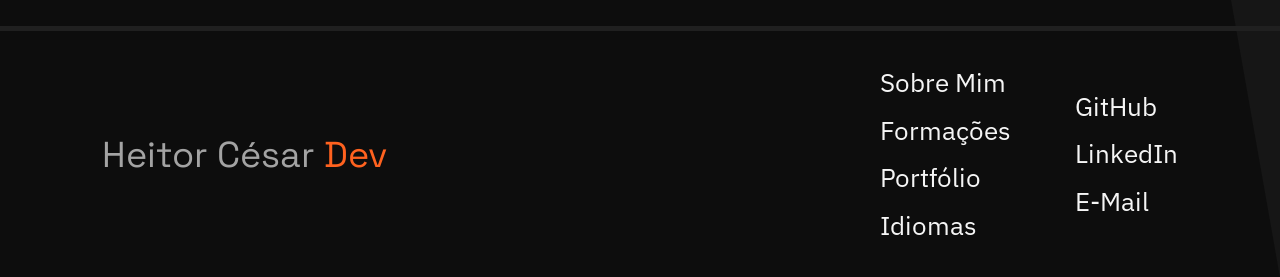
==== commit 71987446: "correções de erros no branch merge" ====
--- a/index.html
+++ b/index.html
@@ -1,203 +1,3 @@
-<<<<<<< HEAD
-<!DOCTYPE html>
-<html lang="pt-br">
-
-<head>
-  <meta charset="UTF-8">
-  <meta name="viewport" content="width=device-width, initial-scale=1.0">
-  <link rel="preconnect" href="https://fonts.googleapis.com">
-  <link rel="preconnect" href="https://fonts.gstatic.com" crossorigin>
-  <link
-    href="https://fonts.googleapis.com/css2?family=IBM+Plex+Sans:wght@400;500;600;700&family=Space+Grotesk:wght@400;500;600;700&family=Space+Mono:wght@400;700&display=swap"
-    rel="stylesheet">
-  <link rel="stylesheet" href="style.css">
-  <title>Heitor César Dev</title>
-</head>
-
-<body>
-  <div class="page-wrapper">
-    <div class="diagonal-background"></div>
-
-    <div class="conteudo">
-      <header>
-        <div class="logo">
-          <span class="nome">Heitor César </span><span class="texto-dev">Dev</span>
-        </div>
-
-        <button id="theme-toggle" class="theme-toggle" aria-label="Alternar tema">
-          <img src="./assets/sun.svg" alt="Ícone de Sol" class="icon-sun">
-          <img src="./assets/moon.svg" alt="Ícone de Lua" class="icon-moon">
-        </button>
-
-        <details class="menu-container">
-          <summary class="hamburger-btn">☰</summary>
-          <nav class="nav-links">
-            <a href="#sobre-mim" onclick="fecharMenu()">Sobre Mim</a>
-            <a href="#formacoes" onclick="fecharMenu()">Formações</a>
-            <a href="#portfolio" onclick="fecharMenu()">Portfólio</a>
-            <a href="#idiomas" onclick="fecharMenu()">Idiomas</a>
-            <a href="#contato" onclick="fecharMenu()">Contato</a>
-          </nav>
-        </details>
-      </header>
-
-      <main>
-        <section id="sobre-mim">
-          <h1>Sobre Mim</h1>
-          <img src="./assets/foto_teste.png" alt="Foto Heitor 2026">
-          <p>Lorem ipsum dolor sit amet, consectetur adipiscing elit, sed do eiusmod tempor incididunt ut labore et
-            dolore magna aliqua. Ut enim ad minim veniam, quis nostrud exercitation ullamco laboris nisi ut aliquip ex
-            ea commodo consequat.</p>
-        </section>
-
-        <section id="formacoes">
-          <h1>Minhas Formações</h1>
-          <div class="timeline">
-            <article class="timeline-item">
-              <div class="content">
-                <h2>Desenvolvimento de Sistemas AMS
-                  <span class="circle"></span>
-                </h2>
-                <p class="instituicao">Etec Jorge Street (2025-2027)</p>
-                <p>Base sólida em desenvolvimento web com HTML5, CSS3, JavaScript, conceitos de Design Digital e UX/UI,
-                  fundamentos de programação com Java, além de desenvolvimento backend em PHP integrado a banco de dados
-                  MySQL.</p>
-              </div>
-            </article>
-
-            <article class="timeline-item">
-              <div class="content">
-                <h2>Análise e Desenvolvimento de Sistemas
-                  <span class="circle"></span>
-                </h2>
-                <p class="instituicao">Fatec Antonio Russo (2028-2029)</p>
-                <p>Formação superior focada em Engenharia de Software, Arquitetura de Sistemas e Desenvolvimento
-                  Backend/Frontend. Domínio de Programação Orientada a Objetos, modelagem e consulta em Banco de Dados
-                  Relacional, gestão com Metodologias Ágeis e práticas de Governança de TI.</p>
-              </div>
-            </article>
-          </div>
-        </section>
-
-        <section id="portfolio">
-          <h1>Portfólio Profissional</h1>
-
-          <div class="carousel-block">
-            <h3 class="subtitulo-carrossel">Instituições & Certificações</h3>
-            <div class="carousel-container">
-              <div class="carousel-track track-direita">
-                <!-- Grupo 1 -->
-                <div class="logo-circle"><img src="./assets/freecodecamp.png" alt="freeCodeCamp"></div>
-                <div class="logo-circle"><img src="./assets/fund_bradesco.png" alt="Fundação Bradesco"></div>
-                <div class="logo-circle"><img src="./assets/cisco.png" alt="Cisco"></div>
-                <div class="logo-circle"><img src="./assets/cps.png" alt="Centro Paula Souza"></div>
-
-                <!-- Grupo 2 -->
-                <div class="logo-circle"><img src="./assets/freecodecamp.png" alt="freeCodeCamp"></div>
-                <div class="logo-circle"><img src="./assets/fund_bradesco.png" alt="Fundação Bradesco"></div>
-                <div class="logo-circle"><img src="./assets/cisco.png" alt="Cisco"></div>
-                <div class="logo-circle"><img src="./assets/cps.png" alt="Centro Paula Souza"></div>
-              </div>
-            </div>
-          </div>
-
-          <div class="carousel-block">
-            <h3 class="subtitulo-carrossel">Tecnologias & Ferramentas</h3>
-            <div class="carousel-container">
-              <div class="carousel-track track-esquerda">
-                <!-- Grupo 1 -->
-                <div class="logo-circle"><img src="./assets/html.png" alt="HTML"></div>
-                <div class="logo-circle"><img src="./assets/css.png" alt="CSS"></div>
-                <div class="logo-circle"><img src="./assets/javascript.png" alt="JavaScript"></div>
-                <div class="logo-circle"><img src="./assets/php.png" alt="PHP"></div>
-                <div class="logo-circle"><img src="./assets/mysql.png" alt="MySQL"></div>
-                <div class="logo-circle"><img src="./assets/java.png" alt="Java"></div>
-
-                <!-- Grupo 2 -->
-                <div class="logo-circle"><img src="./assets/html.png" alt="HTML"></div>
-                <div class="logo-circle"><img src="./assets/css.png" alt="CSS"></div>
-                <div class="logo-circle"><img src="./assets/javascript.png" alt="JavaScript"></div>
-                <div class="logo-circle"><img src="./assets/php.png" alt="PHP"></div>
-                <div class="logo-circle"><img src="./assets/mysql.png" alt="MySQL"></div>
-                <div class="logo-circle"><img src="./assets/java.png" alt="Java"></div>
-              </div>
-            </div>
-          </div>
-          <a href="#" class="cta-link">Visite Minhas Aplicações</a>
-
-        </section>
-
-        <section id="idiomas">
-          <h1>Idiomas</h1>
-          <div class="linha-idioma">
-            <span class="idioma">Inglês</span>
-            <div class="nivel">
-              <span class="nivel-mobile">B2</span>
-              <span class="nivel-desktop">Intermediário / B2</span>
-            </div>
-          </div>
-          <p class="informacoes-idiomas">Leitura fluente de <span class="negrito">documentação técnica</span>, escrita
-            de <span class="negrito">commits</span> e <span class="negrito">documentações</span>, além de participação
-            em <span class="negrito">reuniões e conversações profissionais</span>.</p>
-
-          <div class="linha-idioma">
-            <span class="idioma">Alemão</span>
-            <div class="nivel">
-              <span class="nivel-mobile">A1</span>
-              <span class="nivel-desktop">Básico / A1</span>
-            </div>
-          </div>
-          <p class="informacoes-idiomas">Compreensão de <span class="negrito">vocabulário técnico básico</span>,
-            estruturas gramaticais fundamentais e leitura de <span class="negrito">textos simples</span>.</p>
-        </section>
-
-        <section id="contato">
-          <h1>Contato</h1>
-          <div class="linkedin">
-            <img src="./assets/linkedin.png" alt="Logo LinkedIn">
-            <a href="https://www.linkedin.com/in/heitor-c%C3%A9sar-f-cazella-correa-69b5bb371" target="_blank"
-              class="links">LinkedIn</a>
-          </div>
-          <div class="github">
-            <img src="./assets/github.png" alt="Logo GitHub">
-            <a href="https://github.com/heitorcfcazella-prog" target="_blank" class="github-texto">GitHub</a>
-          </div>
-          <div class="email">
-            <img src="./assets/gmail.png" alt="Logo Gmail">
-            <a href="#" onclick="copiarEmail(event, 'heitorcfcazella@gmail.com')" class="email-mobile">Copiar
-              <br>E-Mail</a>
-            <a href="#" onclick="copiarEmail(event, 'heitorcfcazella@gmail.com')"
-              class="email-desktop">heitorcfcazella@gmail.com</a>
-          </div>
-        </section>
-      </main>
-
-      <footer>
-        <div class="logo-footer">
-          <span class="nome">Heitor César </span><span class="texto-dev">Dev</span>
-        </div>
-        <div class="container-links">
-          <div class="links-esquerda">
-            <a href="#sobre-mim">Sobre Mim</a>
-            <a href="#formacoes">Formações</a>
-            <a href="#portifolio">Portfólio</a>
-            <a href="#idiomas">Idiomas</a>
-          </div>
-
-          <div class="links-direita">
-            <a href="https://github.com/heitorcfcazella-prog" target="_blank" class="github-texto">GitHub</a>
-            <a href="https://www.linkedin.com/in/heitor-c%C3%A9sar-f-cazella-correa-69b5bb371" target="_blank"
-              class="links">LinkedIn</a>
-            <a href="#" onclick="copiarEmail(event, 'heitorcfcazella@gmail.com')" class="links">E-Mail</a>
-          </div>
-        </div>
-      </footer>
-    </div>
-  </div>
-  <script src="script.js"></script>
-</body>
-
-=======
 <!DOCTYPE html>
 <html lang="pt-br">
 
@@ -261,10 +61,7 @@
         <section id="sobre-mim">
           <h1>Sobre Mim</h1>
           <img src="./assets/foto_teste.png" alt="Foto Heitor 2026">
-          <p>Lorem ipsum dolor sit amet, consectetur adipiscing elit, sed do eiusmod tempor incididunt ut labore et dolore magna aliqua. 
-             Ut enim ad minim veniam, quis nostrud exercitation ullamco laboris nisi ut aliquip ex ea commodo consequat. 
-             Duis aute irure dolor in reprehenderit in voluptate velit esse cillum dolore eu fugiat nulla pariatur. 
-             Excepteur sint occaecat cupidatat non proident, sunt in culpa qui officia deserunt mollit anim id est laborum.</p>
+          <p>Desenvolvedor em formação focado no ecossistema Web e Engenharia de Software. Apaixonado por transformar ideias e desafios em código limpo, performático e acessível, combinando boas práticas de UI/UX com arquiteturas bem estruturadas.</p>
         </section>
 
         <section id="formacoes">
@@ -387,8 +184,10 @@
           </div>
           <div class="email">
             <img src="./assets/gmail.png" alt="Logo Gmail">
-            <a href="mailto:heitorcfcazella@gmail.com" onclick="copiarEmail(event, 'heitorcfcazella@gmail.com')" class="email-mobile">Copiar <br>E-Mail</a>
-            <a href="mailto:heitorcfcazella@gmail.com" onclick="copiarEmail(event, 'heitorcfcazella@gmail.com')" class="email-desktop">heitorcfcazella@gmail.com</a>
+            <a href="mailto:heitorcfcazella@gmail.com" onclick="copiarEmail(event, 'heitorcfcazella@gmail.com')" class="email-mobile">Copiar
+              <br>E-Mail</a>
+            <a href="mailto:heitorcfcazella@gmail.com" onclick="copiarEmail(event, 'heitorcfcazella@gmail.com')"
+              class="email-desktop">heitorcfcazella@gmail.com</a>
           </div>
         </section>
       </main>
@@ -409,7 +208,6 @@
             <a href="https://github.com/heitorcfcazella-prog" target="_blank" class="github-texto">GitHub</a>
             <a href="https://www.linkedin.com/in/heitor-c%C3%A9sar-f-cazella-correa-69b5bb371" target="_blank"
               class="links">LinkedIn</a>
-            <!-- Antes: href="#" -->
             <a href="mailto:heitorcfcazella@gmail.com" onclick="copiarEmail(event, 'heitorcfcazella@gmail.com')" class="links">E-Mail</a>
           </div>
         </div>
@@ -419,5 +217,4 @@
   <script src="script.js"></script>
 </body>
 
->>>>>>> origin/master
 </html>
--- a/style.css
+++ b/style.css
@@ -1,462 +1,11 @@
-<<<<<<< HEAD
-* {
-  margin: 0;
-  padding: 0;
-  box-sizing: border-box;
-}
-
-:root {
-  --bg-primary: #0d0d0d;
-  --bg-secondary: #161616;
-  --text-main: #f5f5f5;
-  --text-muted: #a3a3a3;
-  --accent: #ff621f;
-  --accent-hover: #ff7033;
-  --border: #202020;
-  
-  --font-title: 'Space Grotesk', sans-serif;
-  --font-body: 'IBM Plex Sans', sans-serif;
-  --font-code: 'Space Mono', monospace;
-
-  --font-size-body: 1rem;
-  --font-size-header: 1.25rem;
-  --font-size-subtitle: 1.375rem;
-  --font-size-link: 1.5rem;
-  --font-size-title: 2rem;
-}
-
-[data-theme="light"] {
-  --bg-primary: #f8f9fa;
-  --bg-secondary: #e9ecef;
-  --text-main: #121212;
-  --text-muted: #555555;
-  --accent: #e0520d;
-  --accent-hover: #ff7033;
-  --border: #dee2e6;
-}
-
-body {
-  background-color: var(--bg-primary);
-  color: var(--text-main);
-  font-family: var(--font-body);
-  font-weight: 400;
-  font-size: var(--font-size-body);
-  transition: background-color 0.3s, color 0.3s;
-}
-
-a{
-  text-decoration: none;
-}
-
-.page-wrapper {
-  position: relative;
-  width: 100%;
-  overflow: hidden;
-  background-color: var(--bg-primary);
-}
-
-.diagonal-background {
-  position: absolute;
-  top: 0;
-  right: 0;
-  width: 50%;
-  height: 100%;
-  background-color: var(--bg-secondary);
-  clip-path: polygon(0 0, 100% 0, 100% 100%);
-  z-index: 1;
-}
-
-.conteudo {
-  position: relative;
-  z-index: 2;
-}
-
-header {
-  display: flex;
-  justify-content: space-between;
-  align-items: center;
-  padding: 1rem;
-  position: relative;
-}
-
-.nome {
-  color: var(--text-muted);
-  font-family: var(--font-title);
-  font-size: var(--font-size-title);
-}
-
-.texto-dev {
-  color: var(--accent);
-  font-family: var(--font-title);
-  font-size: var(--font-size-title);
-}
-
-.theme-toggle {
-  background: transparent;
-  border: none;
-  border-radius: 50%;
-  width: 40px;
-  height: 40px;
-  display: flex;
-  align-items: center;
-  justify-content: center;
-  cursor: pointer;
-  transition: background-color 0.3s ease, border-color 0.3s ease;
-}
-
-.theme-toggle:hover {
-  background-color: var(--border);
-}
-
-.theme-toggle img {
-  width: 1.5rem;
-  height: 1.5rem;
-  object-fit: contain;
-}
-
-/* Padrão (Dark Mode): Exibe o Sol, Esconde a Lua */
-.theme-toggle .icon-sun {
-  display: inline-block;
-}
-
-.theme-toggle .icon-moon {
-  display: none;
-}
-
-/* Estado Light Mode: Esconde o Sol, Exibe a Lua */
-[data-theme="light"] .theme-toggle .icon-sun {
-  display: none;
-}
-
-[data-theme="light"] .theme-toggle .icon-moon {
-  display: inline-block;
-}
-
-.hamburger-btn {
-  list-style: none;
-  cursor: pointer;
-  user-select: none;
-  color: var(--text-muted);
-  font-size: var(--font-size-title);
-}
-
-.nav-links {
-  display: flex;
-  flex-direction: column; 
-  position: absolute;
-  top: 100%;
-  left: 0;
-  width: 100%;
-  background-color: var(--bg-secondary);
-  box-shadow: 0 4px 6px rgba(0,0,0,0.3);
-}
-
-.nav-links a {
-  padding: 1rem;
-  color: var(--text-main);
-  border-bottom: 1px solid var(--border);
-}
-
-h1 {
-  text-align: center;
-  padding: 1rem;
-  font-size: var(--font-size-title);
-  font-family: var(--font-title);
-  color: var(--accent);
-}
-
-header, #sobre-mim, #formacoes, #portfolio, #idiomas, #contato {
-  border-bottom: 5px solid var(--border);
-}
-
-#sobre-mim img {
-  width: 100%;
-  max-width: 312px;
-  height: auto;
-  display: block;
-  margin: 0 auto;
-}
-
-#sobre-mim p {
-  margin: 10%;
-}
-
-.timeline {
-  position: relative;
-  padding-right: 40px;
-  margin: 2rem 5% 2rem 0;
-}
-
-.timeline::before {
-  content: '';
-  position: absolute;
-  top: 0;
-  right: 15px;
-  width: 3px;
-  height: 100%;
-  background-color: var(--text-main);
-}
-
-.timeline::after {
-  content: '';
-  position: absolute;
-  bottom: -10px;
-  right: 7px;
-  width: 0;
-  height: 0;
-  border-left: 9px solid transparent;
-  border-right: 9px solid transparent;
-  border-top: 14px solid var(--text-main);
-}
-
-.timeline-item {
-  position: relative;
-  margin-bottom: 3rem;
-  margin-left: 10%;
-  text-align: center;
-}
-
-.timeline-item h2 {
-  position: relative; 
-}
-
-.circle {
-  position: absolute;
-  top: 50%;
-  transform: translateY(-50%);
-  right: -32px;
-  width: 16px;
-  height: 16px;
-  background-color: var(--text-main);
-  border-radius: 50%;
-  z-index: 2;
-}
-
-.content h2 {
-  font-family: var(--font-code);
-  color: var(--text-main);
-  font-size: var(--font-size-subtitle);
-  font-weight: normal;
-}
-
-.content p {
-  font-family: var(--font-body);
-  color: var(--text-muted);
-  padding-top: 20px;
-}
-
-/* Contêiner da Seção */
-#portfolio {
-  text-align: center;
-  padding: 2rem 0;
-}
-
-#portfolio h1{
-  margin-bottom: 2rem;
-}
-
-/* Estilo para os subtítulos do carrossel */
-.subtitulo-carrossel {
-  font-family: var(--font-code);
-  color: var(--text-muted);
-  margin-bottom: 1.5rem;
-  text-transform: uppercase;
-  letter-spacing: 1px;
-}
-
-/* Blocos dos Carrosseis */
-.carousel-block {
-  margin-bottom: 3.5rem;
-}
-
-.carousel-container {
-  width: 100%;
-  overflow: hidden;
-  position: relative;
-}
-
-.carousel-track {
-  display: flex;
-  width: max-content;
-  gap: 2rem; /* Espaçamento entre as logos no mobile */
-}
-
-/* Esfera/Círculo de Fundo das Logos */
-.logo-circle {
-  width: 100px;
-  height: 100px;
-  background-color: var(--border);
-  border-radius: 50%;
-  display: flex;
-  align-items: center;
-  justify-content: center;
-  flex-shrink: 0;
-}
-
-.logo-circle img {
-  width: 60%;
-  height: 60%;
-  object-fit: contain;
-}
-
-/* Animações e Sentidos */
-.track-direita {
-  animation: moverDireita 12s linear infinite;
-}
-
-.track-esquerda {
-  animation: moverEsquerda 15s linear infinite;
-}
-
-.carousel-track:hover {
-  animation-play-state: paused;
-}
-
-/* --- KEYFRAMES --- */
-@keyframes moverDireita {
-  0% { transform: translateX(-50%); }
-  100% { transform: translateX(0%); }
-}
-
-@keyframes moverEsquerda {
-  0% { transform: translateX(0%); }
-  100% { transform: translateX(-50%); }
-}
-
-.cta-link{
-  display: inline-block;
-  font-family: var(--font-code);
-  color: var(--accent-hover);
-  background-color: var(--border);
-  margin: 1rem 0;
-  padding: 1rem 2rem;
-  border-radius: 50px;
-  transition: 0.3s ease;
-}
-
-.cta-link:active{
-  color: var(--border);
-  background-color: var(--accent);
-}
-
-.linha-idioma {
-  display: flex;
-  justify-content: space-between;
-  align-items: center;
-  width: 80%;
-  padding: 0.8rem 0;
-}
-
-.idioma {
-  color: var(--text-main);
-  font-family: var(--font-title);
-  font-size: var(--font-size-subtitle);
-  padding-left: 15%;
-}
-
-.nivel {
-  color: var(--accent);
-  font-family: var(--font-code);
-  font-size: var(--font-size-subtitle);
-}
-
-.nivel-desktop {
-  display: none;
-}
-
-.nivel-mobile {
-  display: inline;
-}
-
-.informacoes-idiomas {
-  color: var(--text-muted);
-  margin: 0 10%;
-  padding-bottom: 10%;
-}
-
-.negrito {
-  color: var(--text-main);
-}
-
-#contato {
-  padding-bottom: 10%;
-}
-
-#contato img {
-  width: 80px;
-  height: auto;
-  object-fit: contain;
-  display: block;
-}
-
-.linkedin, .github, .email {
-  display: flex;
-  justify-content: flex-start;
-  align-items: center;
-  gap: 25%;
-  width: 100%;
-  max-width: 220px;
-  margin: 0 auto;
-  padding: 0.8rem 0;
-  font-size: var(--font-size-link);
-}
-
-.email-desktop {
-  display: none;
-}
-
-.email-mobile {
-  display: inline;
-}
-
-#contato a {
-  color: var(--text-main);
-  transition: 0.3s ease;
-}
-
-#contato a:active {
-  color: var(--accent-hover);
-}
-
-.logo-footer {
-  text-align: center;
-  margin: 5% 0 10% 0;
-}
-
-.container-links {
-  display: flex;
-  justify-content: center;
-  align-items: center;
-  gap: 3rem; 
-  width: 100%;
-  margin-bottom: 2.5rem;
-}
-
-.links-esquerda,
-.links-direita {
-  display: flex;
-  flex-direction: column;
-  gap: 0.8rem; 
-}
-
-footer a {
-  color: var(--text-main);
-  line-height: 1.5;
-  display: block;
-  transition: 0.3s ease;
-}
-
-footer a:active {
-  color: var(--accent-hover);
-=======
+html {
+  scroll-behavior: smooth;
+}
+
 * {
   margin: 0;
   padding: 0;
   box-sizing: border-box;
-}
-
-html {
-  scroll-behavior: smooth;
 }
 
 :root {
@@ -1290,5 +839,4 @@
     color: var(--accent-hover);
   }
 
->>>>>>> origin/master
 }
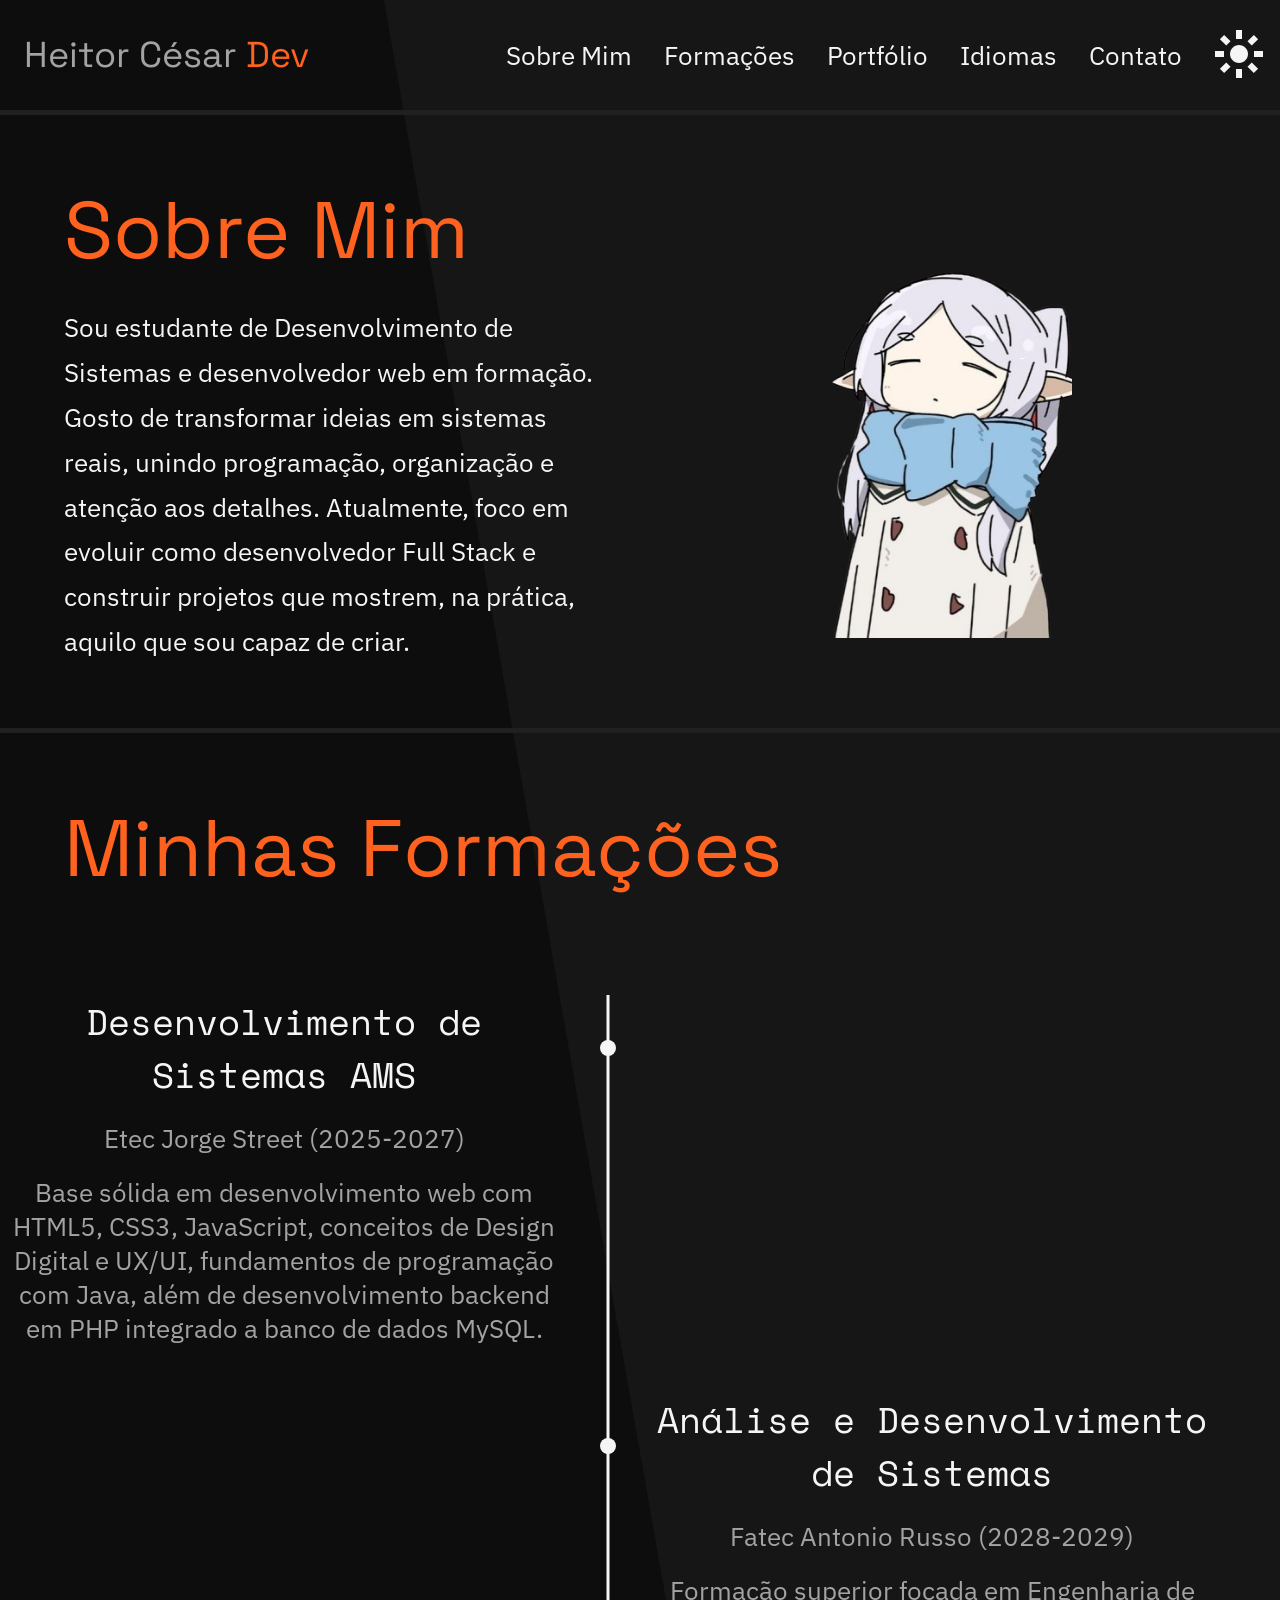
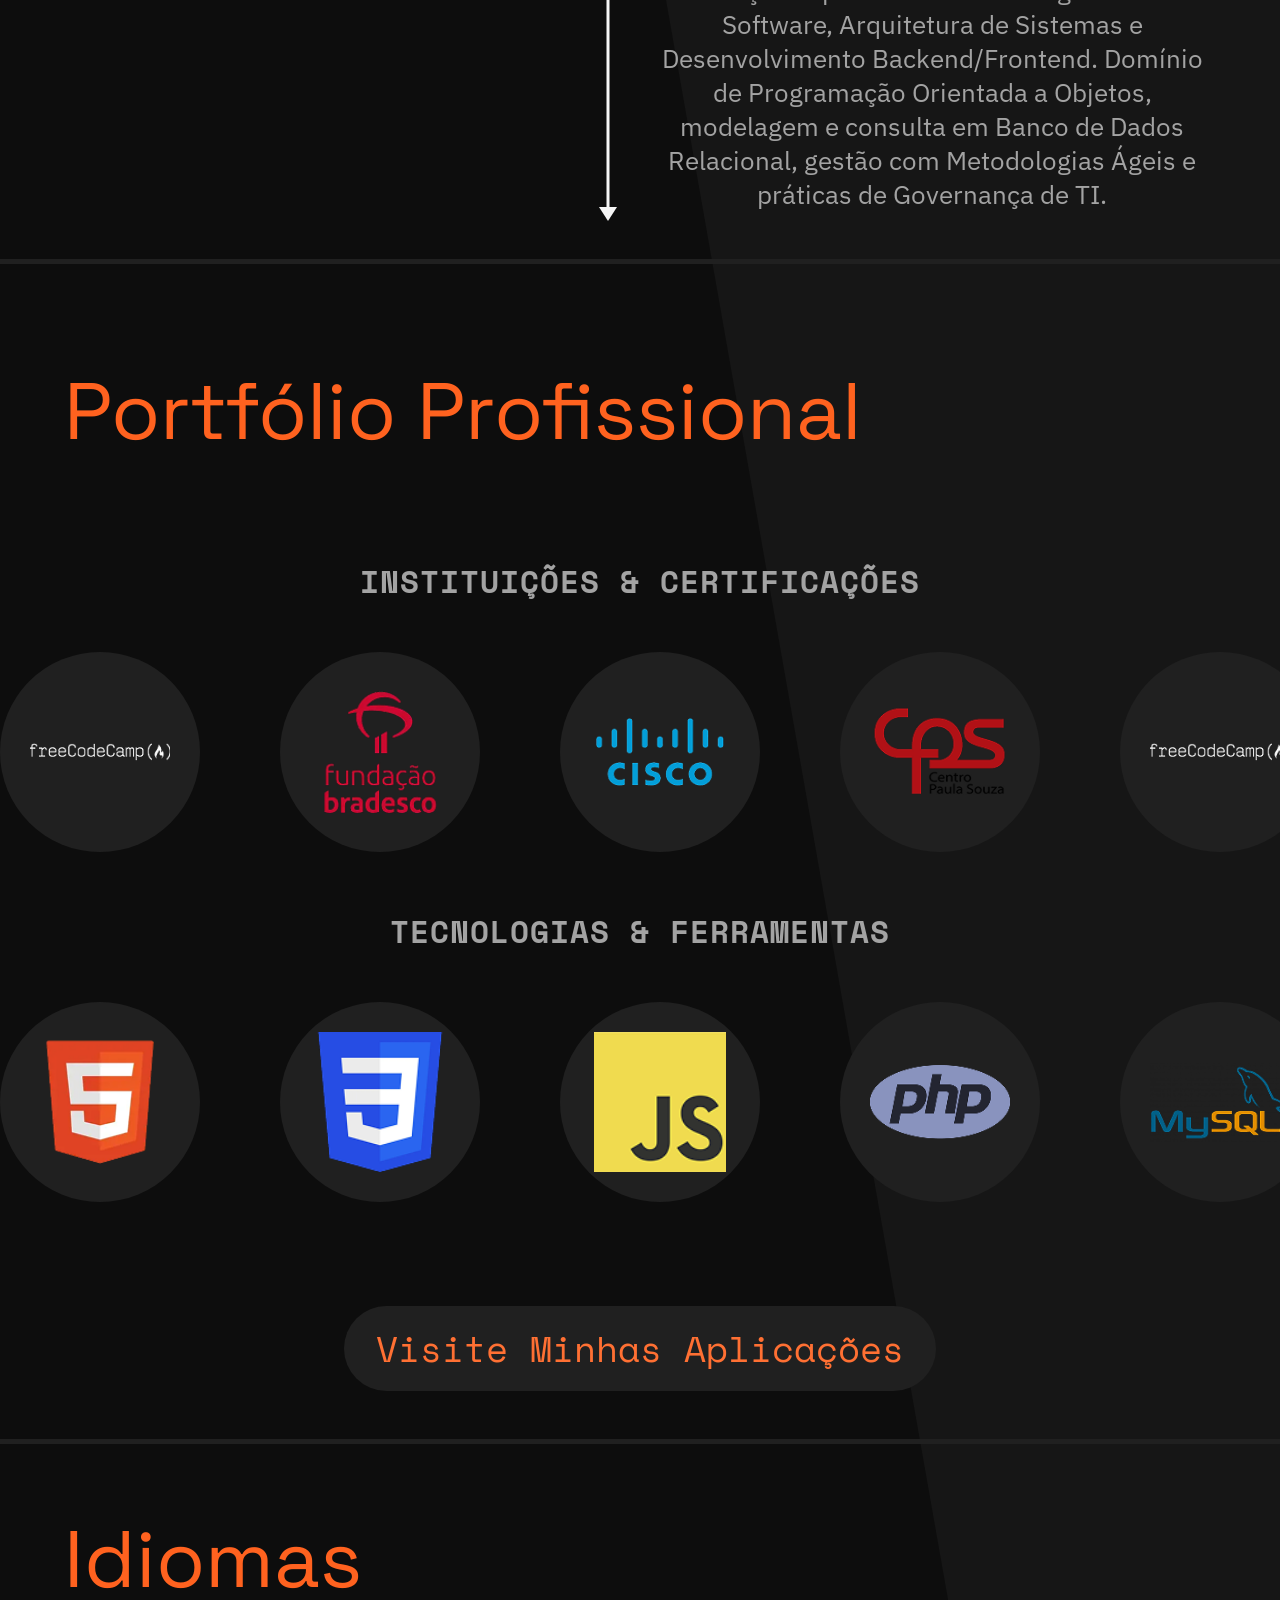
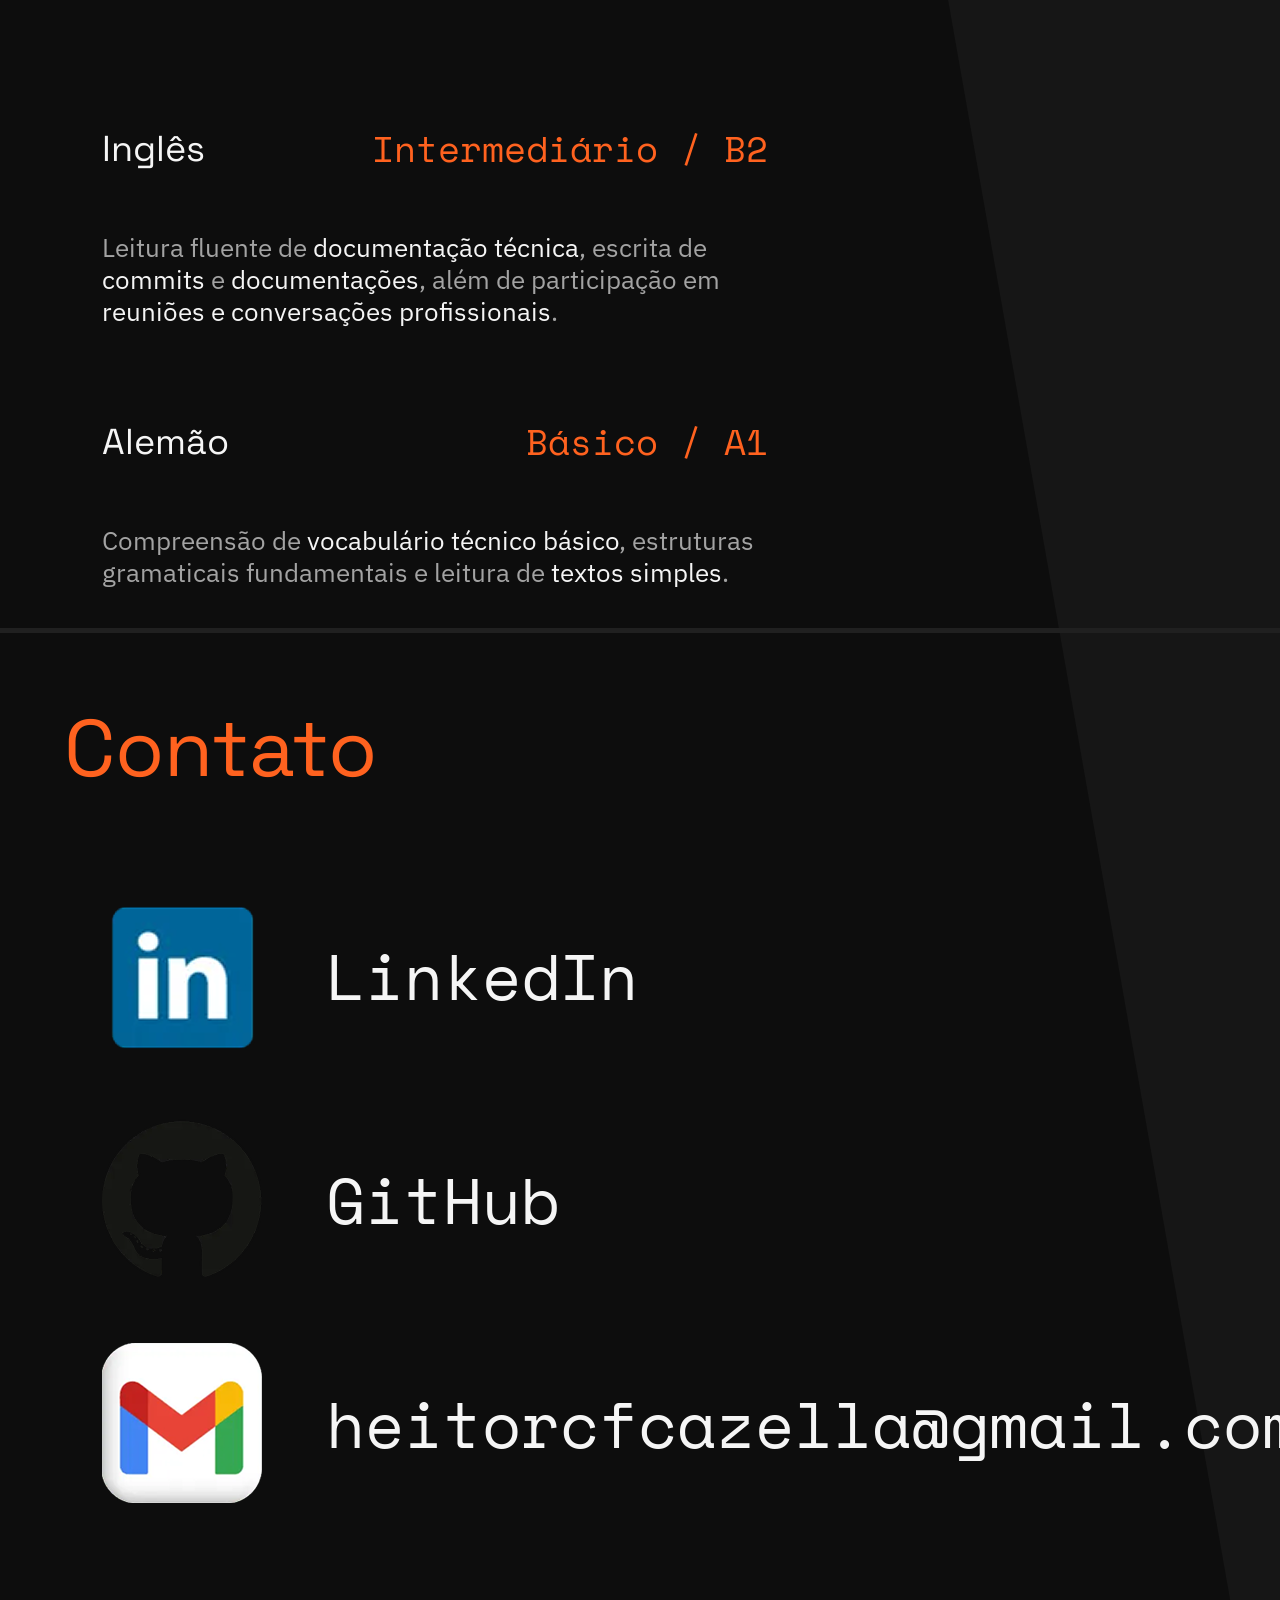
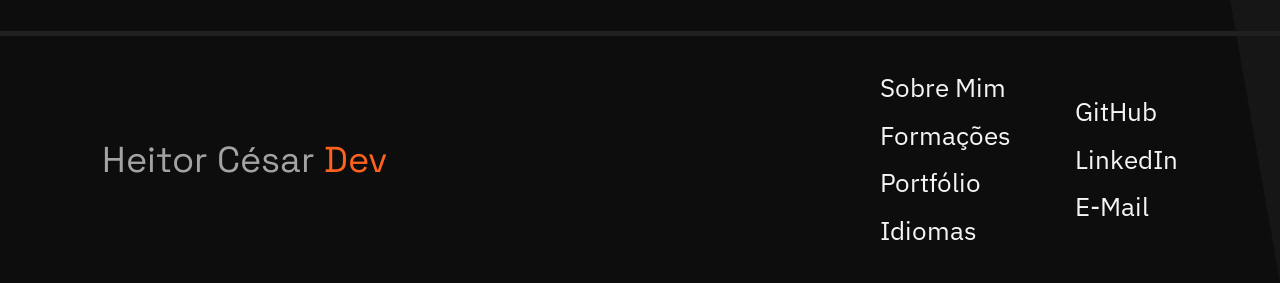
==== commit 52c6215c: "update: texto do sobre mim" ====
--- a/index.html
+++ b/index.html
@@ -61,7 +61,10 @@
         <section id="sobre-mim">
           <h1>Sobre Mim</h1>
           <img src="./assets/foto_teste.png" alt="Foto Heitor 2026">
-          <p>Desenvolvedor em formação focado no ecossistema Web e Engenharia de Software. Apaixonado por transformar ideias e desafios em código limpo, performático e acessível, combinando boas práticas de UI/UX com arquiteturas bem estruturadas.</p>
+          <p>Sou estudante de Desenvolvimento de Sistemas e desenvolvedor web em formação. 
+            Gosto de transformar ideias em sistemas reais, unindo programação, organização e atenção aos detalhes. 
+            Atualmente, foco em evoluir como desenvolvedor Full Stack e 
+            construir projetos que mostrem, na prática, aquilo que sou capaz de criar.</p>
         </section>
 
         <section id="formacoes">
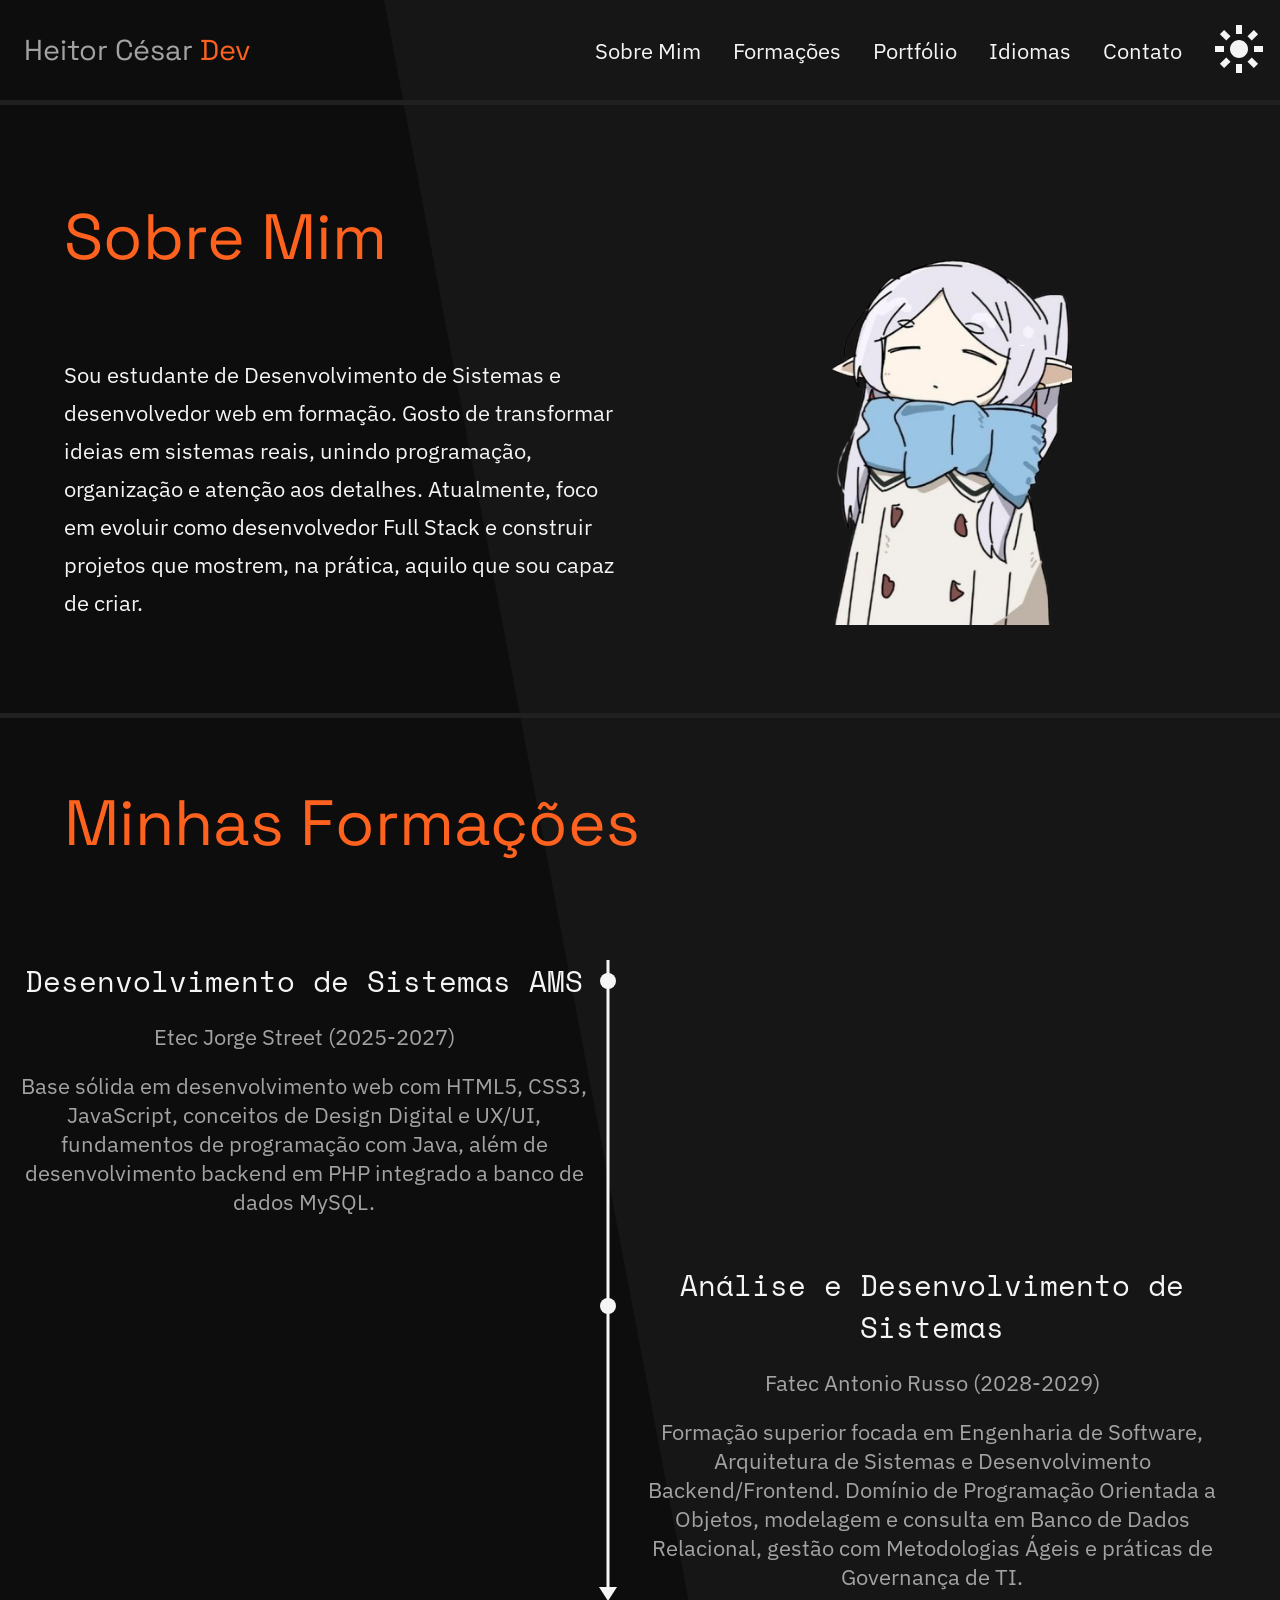
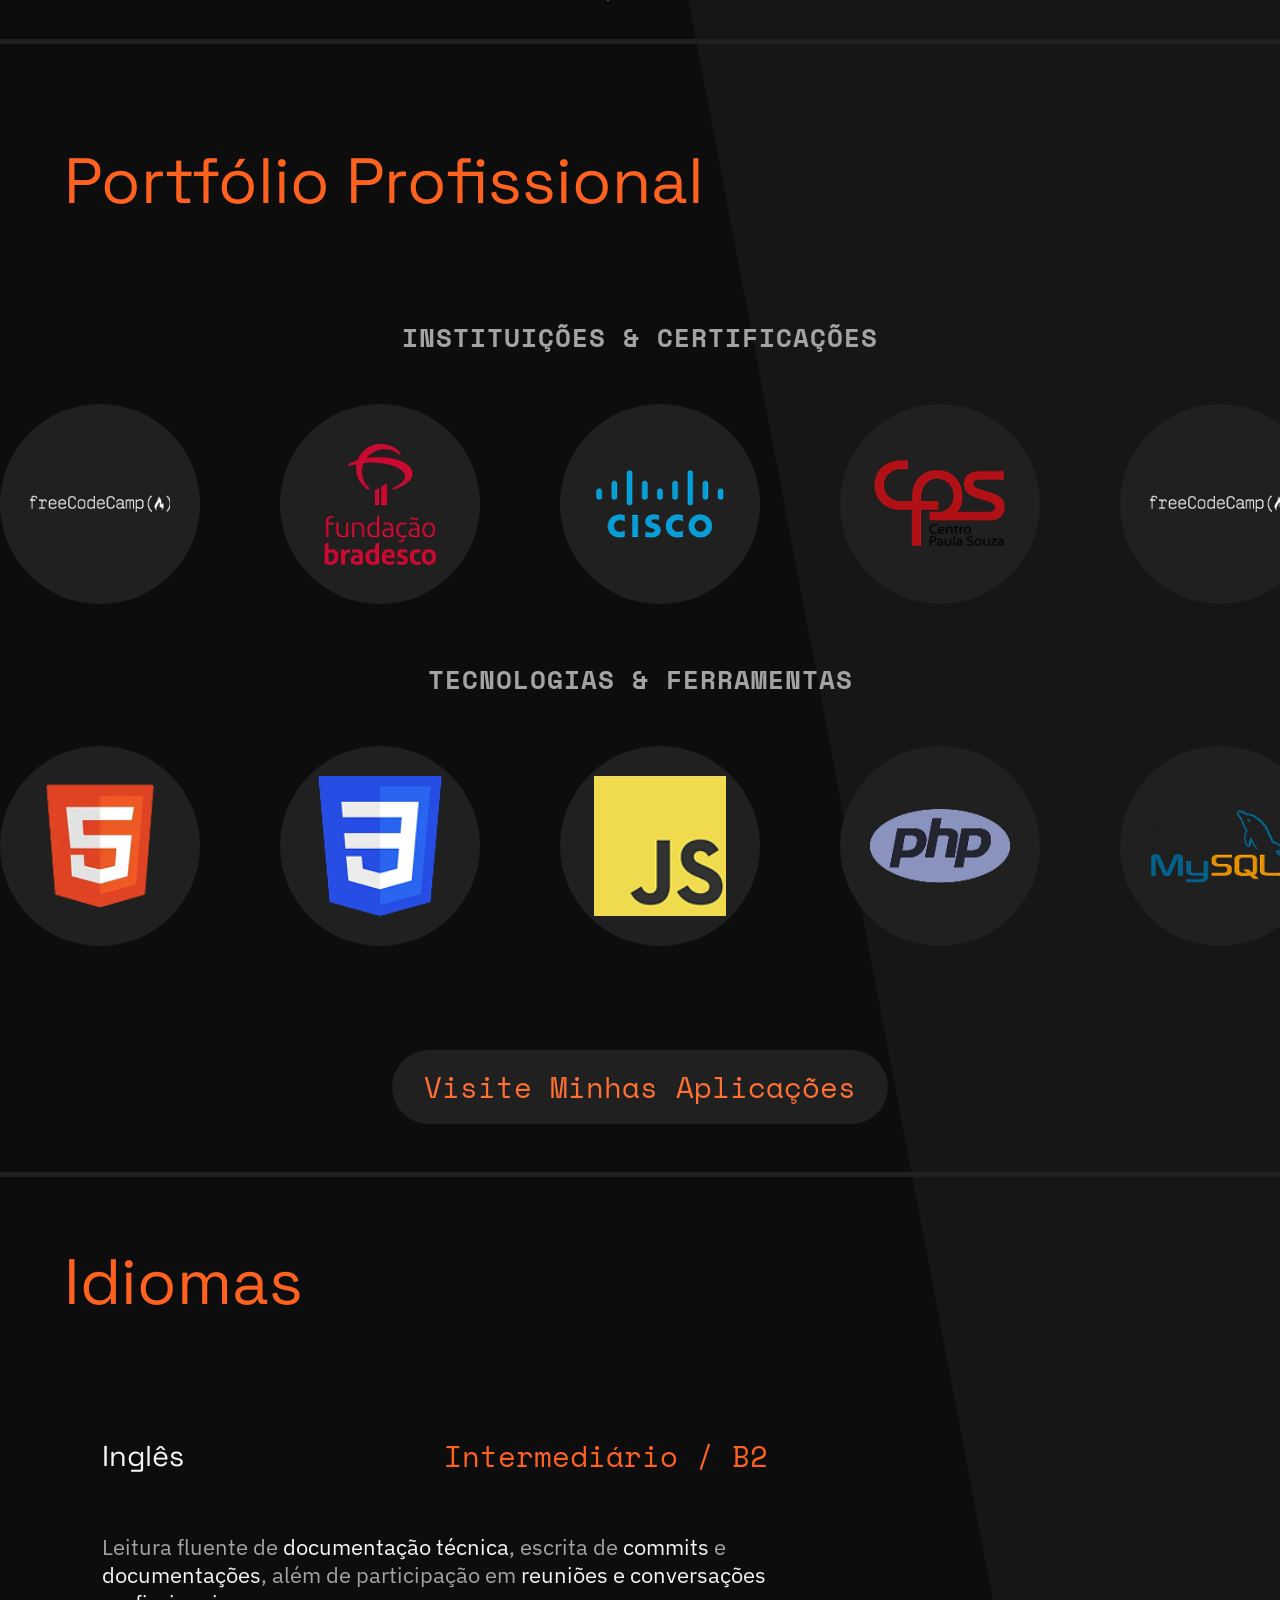
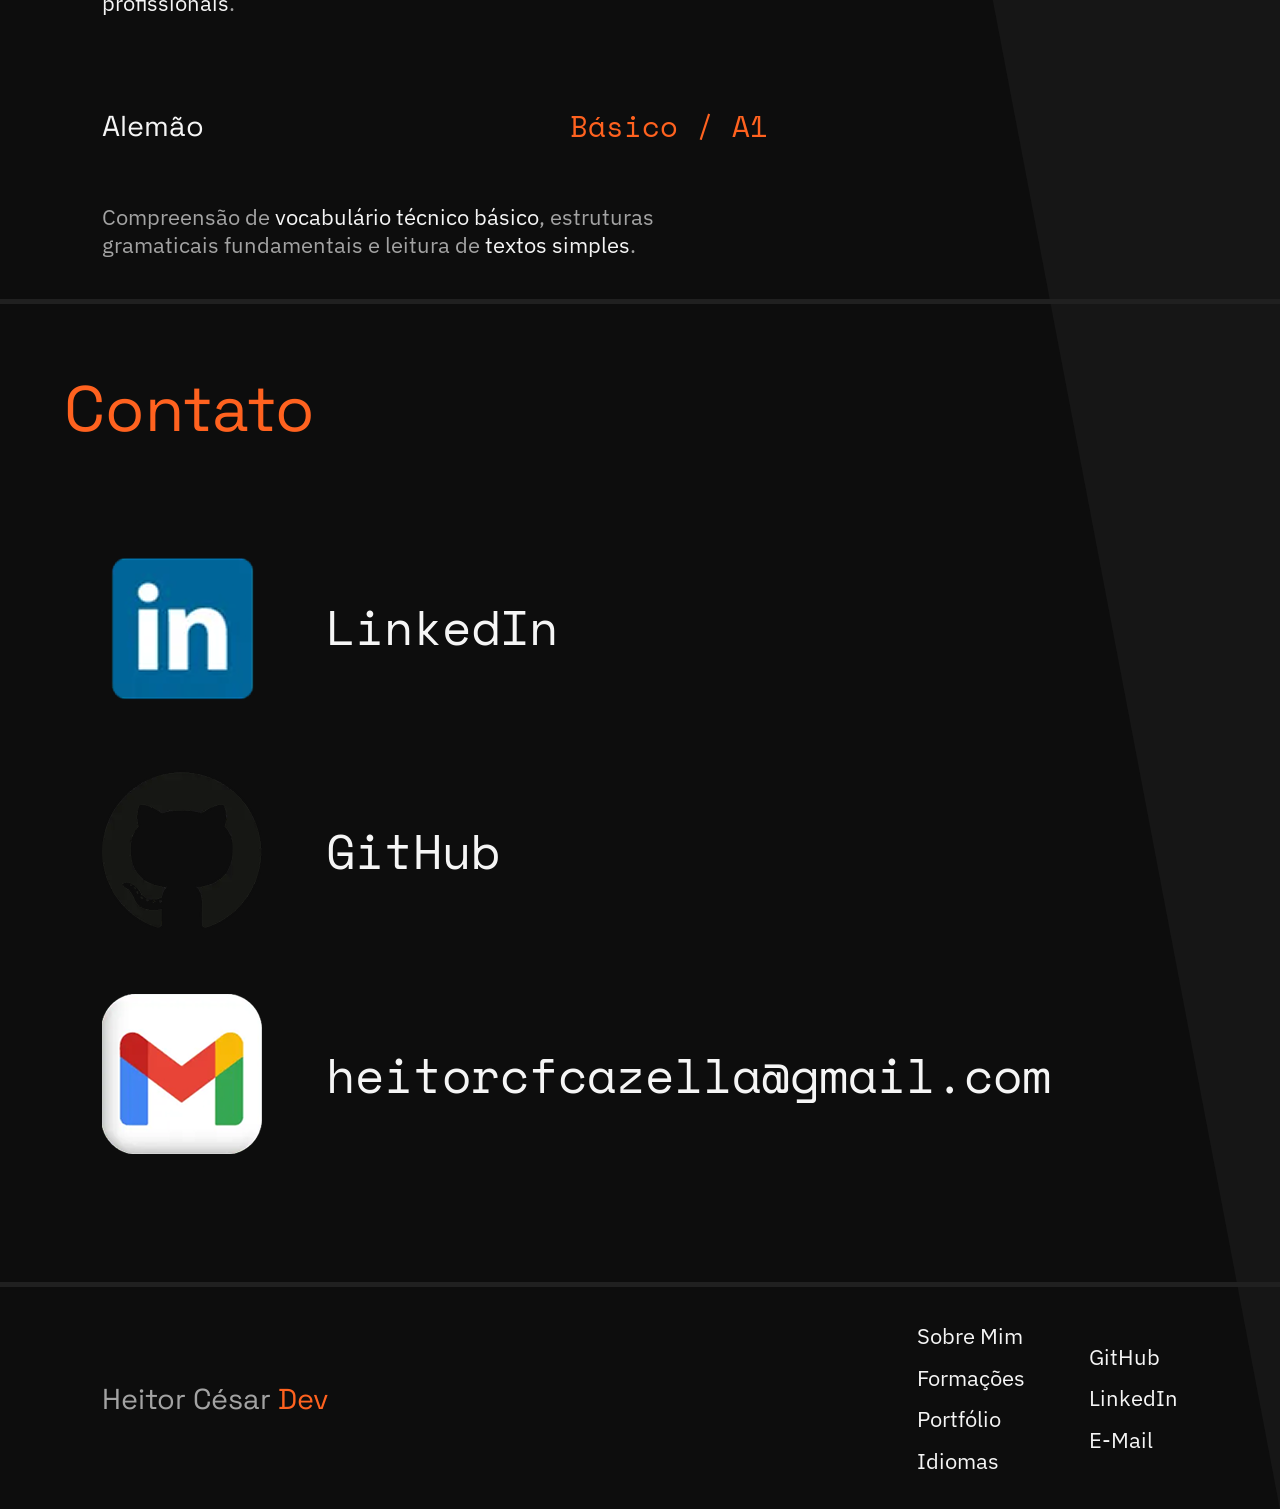
==== commit 839f95e7: "feat: configurações iniciais do site de catálogo das aplicações" ====
--- a/index.html
+++ b/index.html
@@ -9,8 +9,8 @@
   <link
     href="https://fonts.googleapis.com/css2?family=IBM+Plex+Sans:wght@400;500;600;700&family=Space+Grotesk:wght@400;500;600;700&family=Space+Mono:wght@400;700&display=swap"
     rel="stylesheet">
-  <link rel="stylesheet" href="style.css">
-  <title>Heitor César Dev</title>
+  <link rel="stylesheet" href="./css/style.css">
+  <title>Heitor César Dev - Sobre Mim</title>
 </head>
 
 <body>
@@ -146,7 +146,7 @@
               </div>
             </div>
           </div>
-          <a href="#" class="cta-link">Visite Minhas Aplicações</a>
+          <a href="aplicacoes.html" class="cta-link">Visite Minhas Aplicações</a>
 
         </section>
 
@@ -217,7 +217,7 @@
       </footer>
     </div>
   </div>
-  <script src="script.js"></script>
+  <script src="./js/script.js"></script>
 </body>
 
 </html>
--- a/css/style.css
+++ b/css/style.css
@@ -0,0 +1,836 @@
+html {
+  scroll-behavior: smooth;
+}
+
+* {
+  margin: 0;
+  padding: 0;
+  box-sizing: border-box;
+}
+
+:root {
+  --bg-primary: #0d0d0d;
+  --bg-secondary: #161616;
+  --text-main: #f5f5f5;
+  --text-muted: #a3a3a3;
+  --accent: #ff621f;
+  --accent-hover: #ff7033;
+  --border: #202020;
+
+  --font-title: 'Space Grotesk', sans-serif;
+  --font-body: 'IBM Plex Sans', sans-serif;
+  --font-code: 'Space Mono', monospace;
+
+  --font-size-body: 1rem;
+  --font-size-subtitle: 1.375rem;
+  --font-size-link: 1.5rem;
+  --font-size-title: 2rem;
+}
+
+[data-theme="light"] {
+  --bg-primary: #f8f9fa;
+  --bg-secondary: #e9ecef;
+  --text-main: #121212;
+  --text-muted: #555555;
+  --accent: #e0520d;
+  --accent-hover: #ff7033;
+  --border: #dee2e6;
+}
+
+body {
+  background-color: var(--bg-primary);
+  color: var(--text-main);
+  font-family: var(--font-body);
+  font-weight: 400;
+  font-size: var(--font-size-body);
+  transition: background-color 0.3s, color 0.3s;
+}
+
+a {
+  text-decoration: none;
+}
+
+.page-wrapper {
+  position: relative;
+  width: 100%;
+  overflow: hidden;
+  background-color: var(--bg-primary);
+}
+
+.diagonal-background {
+  position: absolute;
+  top: 0;
+  right: 0;
+  width: 50%;
+  height: 100%;
+  background-color: var(--bg-secondary);
+  clip-path: polygon(0 0, 100% 0, 100% 100%);
+  z-index: 1;
+}
+
+.conteudo {
+  position: relative;
+  z-index: 2;
+}
+
+header {
+  display: flex;
+  justify-content: space-between;
+  align-items: center;
+  padding: 1rem;
+  position: relative;
+}
+
+.nome {
+  color: var(--text-muted);
+  font-family: var(--font-title);
+  font-size: var(--font-size-title);
+}
+
+.texto-dev {
+  color: var(--accent);
+  font-family: var(--font-title);
+  font-size: var(--font-size-title);
+}
+
+#theme-toggle-mobile {
+  display: inline;
+}
+
+#theme-toggle-desktop {
+  display: none;
+}
+
+.theme-toggle {
+  background: transparent;
+  border: none;
+  border-radius: 50%;
+  width: 50px;
+  height: 50px;
+  display: flex;
+  align-items: center;
+  justify-content: center;
+  cursor: pointer;
+  font-size: 1rem;
+  transition: background-color 0.3s ease, border-color 0.3s ease;
+}
+
+.theme-toggle:hover {
+  background-color: var(--border);
+}
+
+.theme-toggle img {
+  width: 3rem;
+  height: auto;
+  object-fit: contain;
+}
+
+/* Padrão (Dark Mode): Exibe o Sol, Esconde a Lua */
+.theme-toggle .icon-sun {
+  display: inline-block;
+}
+
+.theme-toggle .icon-moon {
+  display: none;
+}
+
+/* Estado Light Mode: Esconde o Sol, Exibe a Lua */
+[data-theme="light"] .theme-toggle .icon-sun {
+  display: none;
+}
+
+[data-theme="light"] .theme-toggle .icon-moon {
+  display: inline-block;
+}
+
+.menu-container {
+  display: inline;
+}
+
+.links-desktop {
+  display: none;
+}
+
+.hamburger-btn {
+  list-style: none;
+  cursor: pointer;
+  user-select: none;
+  color: var(--text-muted);
+  font-size: var(--font-size-title);
+}
+
+.nav-links {
+  display: flex;
+  flex-direction: column;
+  position: absolute;
+  top: 100%;
+  left: 0;
+  width: 100%;
+  background-color: var(--bg-secondary);
+  box-shadow: 0 4px 6px rgba(0, 0, 0, 0.3);
+}
+
+.nav-links a {
+  padding: 1rem;
+  color: var(--text-main);
+  border-bottom: 1px solid var(--border);
+}
+
+h1 {
+  text-align: center;
+  padding: 1rem;
+  font-size: var(--font-size-title);
+  font-family: var(--font-title);
+  color: var(--accent);
+}
+
+header,
+#sobre-mim,
+#formacoes,
+#portfolio,
+#idiomas,
+#contato {
+  border-bottom: 5px solid var(--border);
+}
+
+#sobre-mim img {
+  width: 100%;
+  max-width: 312px;
+  height: auto;
+  display: block;
+  margin: 0 auto;
+}
+
+#sobre-mim p {
+  margin: 10%;
+}
+
+.timeline {
+  position: relative;
+  padding-right: 40px;
+  margin: 2rem 5% 2rem 0;
+}
+
+.timeline::before {
+  content: '';
+  position: absolute;
+  top: 0;
+  right: 15px;
+  width: 3px;
+  height: 100%;
+  background-color: var(--text-main);
+}
+
+.timeline::after {
+  content: '';
+  position: absolute;
+  bottom: -10px;
+  right: 7px;
+  width: 0;
+  height: 0;
+  border-left: 9px solid transparent;
+  border-right: 9px solid transparent;
+  border-top: 14px solid var(--text-main);
+}
+
+.timeline-item {
+  position: relative;
+  margin-bottom: 3rem;
+  margin-left: 10%;
+  text-align: center;
+}
+
+.timeline-item h2 {
+  position: relative;
+}
+
+.circle {
+  position: absolute;
+  top: 50%;
+  transform: translateY(-50%);
+  right: -32px;
+  width: 16px;
+  height: 16px;
+  background-color: var(--text-main);
+  border-radius: 50%;
+  z-index: 2;
+}
+
+.content h2 {
+  font-family: var(--font-code);
+  color: var(--text-main);
+  font-size: var(--font-size-subtitle);
+  font-weight: normal;
+}
+
+.content p {
+  font-family: var(--font-body);
+  color: var(--text-muted);
+  padding-top: 20px;
+}
+
+/* Contêiner da Seção */
+#portfolio {
+  text-align: center;
+  padding: 2rem 0;
+}
+
+#portfolio h1 {
+  margin-bottom: 2rem;
+}
+
+/* Estilo para os subtítulos do carrossel */
+.subtitulo-carrossel {
+  font-family: var(--font-code);
+  color: var(--text-muted);
+  margin-bottom: 1.5rem;
+  text-transform: uppercase;
+  letter-spacing: 1px;
+}
+
+/* Blocos dos Carrosseis */
+.carousel-block {
+  margin-bottom: 3.5rem;
+}
+
+.carousel-container {
+  width: 100%;
+  overflow: hidden;
+  position: relative;
+}
+
+.carousel-track {
+  display: flex;
+  width: max-content;
+  gap: 2rem;
+  /* Espaçamento entre as logos no mobile */
+}
+
+/* Esfera/Círculo de Fundo das Logos */
+.logo-circle {
+  width: 100px;
+  height: 100px;
+  background-color: var(--border);
+  border-radius: 50%;
+  display: flex;
+  align-items: center;
+  justify-content: center;
+  flex-shrink: 0;
+}
+
+.logo-circle img {
+  width: 70%;
+  height: 70%;
+  object-fit: contain;
+}
+
+/* Dark Mode (Padrão): Exibe a imagem dark e oculta a light */
+.logo-circle .fcc-dark-mode {
+  display: block;
+}
+
+.logo-circle .fcc-light-mode {
+  display: none;
+}
+
+/* Light Mode: Oculta a imagem dark e exibe a light */
+[data-theme="light"] .logo-circle .fcc-dark-mode {
+  display: none;
+}
+
+[data-theme="light"] .logo-circle .fcc-light-mode {
+  display: block;
+}
+
+/* Animações e Sentidos */
+.track-direita {
+  animation: moverDireita 12s linear infinite;
+}
+
+.track-esquerda {
+  animation: moverEsquerda 15s linear infinite;
+}
+
+.carousel-track:hover {
+  animation-play-state: paused;
+}
+
+/* --- KEYFRAMES --- */
+@keyframes moverDireita {
+  0% {
+    transform: translateX(-50%);
+  }
+
+  100% {
+    transform: translateX(0%);
+  }
+}
+
+@keyframes moverEsquerda {
+  0% {
+    transform: translateX(0%);
+  }
+
+  100% {
+    transform: translateX(-50%);
+  }
+}
+
+.cta-link {
+  display: inline-block;
+  font-family: var(--font-code);
+  color: var(--accent-hover);
+  background-color: var(--border);
+  margin: 1rem 0;
+  padding: 1rem 2rem;
+  border-radius: 50px;
+  transition: 0.3s ease;
+}
+
+.cta-link:active {
+  color: var(--border);
+  background-color: var(--accent);
+}
+
+.linha-idioma {
+  display: flex;
+  justify-content: space-between;
+  align-items: center;
+  width: 80%;
+  padding: 0.8rem 0;
+}
+
+.idioma {
+  color: var(--text-main);
+  font-family: var(--font-title);
+  font-size: var(--font-size-subtitle);
+  padding-left: 15%;
+}
+
+.nivel {
+  color: var(--accent);
+  font-family: var(--font-code);
+  font-size: var(--font-size-subtitle);
+}
+
+.nivel-desktop {
+  display: none;
+}
+
+.nivel-mobile {
+  display: inline;
+}
+
+.informacoes-idiomas {
+  color: var(--text-muted);
+  margin: 0 10%;
+  padding-bottom: 10%;
+}
+
+.negrito {
+  color: var(--text-main);
+}
+
+#contato {
+  padding-bottom: 10%;
+}
+
+#contato img {
+  width: 80px;
+  height: 80px;
+  object-fit: contain;
+  display: block;
+}
+
+.linkedin,
+.github,
+.email {
+  display: flex;
+  justify-content: flex-start;
+  align-items: center;
+  gap: 25%;
+  width: 100%;
+  max-width: 220px;
+  margin: 0 auto;
+  padding: 0.8rem 0;
+  font-size: var(--font-size-link);
+}
+
+.email-desktop {
+  display: none;
+}
+
+.email-mobile {
+  display: inline;
+}
+
+#contato a {
+  color: var(--text-main);
+  transition: 0.3s ease;
+}
+
+#contato a:active {
+  color: var(--accent-hover);
+}
+
+.logo-footer {
+  text-align: center;
+  margin: 5% 0 10% 0;
+}
+
+.container-links {
+  display: flex;
+  justify-content: center;
+  align-items: center;
+  gap: 3rem;
+  width: 100%;
+  margin-bottom: 2.5rem;
+}
+
+.links-esquerda,
+.links-direita {
+  display: flex;
+  flex-direction: column;
+  gap: 0.8rem;
+}
+
+footer a {
+  color: var(--text-main);
+  line-height: 1.5;
+  display: block;
+  transition: 0.3s ease;
+}
+
+footer a:active {
+  color: var(--accent-hover);
+}
+
+@media (min-width: 768px) {
+  :root {
+    --font-size-title: 4rem;
+    --font-size-header: 2.75rem;
+    --font-size-link: 3rem;
+    --font-size-subtitle: 1.8rem;
+    --font-size-body: 1.4rem;
+    --line-height-body: 1.75rem;
+  }
+
+  body {
+    font-size: var(--font-size-body);
+  }
+
+  /* header */
+
+  .diagonal-background {
+    width: 70%;
+  }
+
+  .nome,
+  .texto-dev {
+    font-size: var(--font-size-subtitle);
+  }
+
+  .logo {
+    padding: 1rem 0.5rem;
+  }
+
+  .acoes-header {
+    display: flex;
+    align-items: center;
+    gap: 2rem;
+  }
+
+  #theme-toggle-mobile {
+    display: none;
+  }
+
+  #theme-toggle-desktop {
+    display: inline;
+    margin-left: 0;
+  }
+
+  .hamburger-btn {
+    display: none;
+  }
+
+  .links-desktop {
+    display: flex;
+    gap: 2rem;
+    margin-right: 0;
+  }
+
+  .links-desktop a {
+    color: var(--text-main);
+    transition: 0.2s ease;
+  }
+
+  .links-desktop a:hover {
+    color: var(--accent);
+  }
+
+  h1 {
+    font-size: var(--font-size-title);
+    font-weight: normal;
+    text-align: left;
+    padding: 4rem 5%;
+  }
+
+  /* sobre mim */
+  #sobre-mim {
+    display: grid;
+    grid-template-columns: 1fr 1fr;
+    align-items: center;
+    gap: 1.5rem 3rem;
+    padding: 4rem 5%;
+  }
+
+  #sobre-mim h1 {
+    grid-column: 1;
+    grid-row: 1;
+    margin: 0;
+    padding: 0;
+    text-align: left;
+    margin-bottom: 0;
+  }
+
+  #sobre-mim p {
+    grid-column: 1;
+    grid-row: 2;
+    margin: 0;
+    line-height: 1.7;
+    padding: 0;
+    margin-top: 0;
+  }
+
+  #sobre-mim img {
+    grid-column: 2;
+    grid-row: 1 / span 2;
+    width: 480px;
+    height: 480px;
+    object-fit: cover;
+    padding: 1.5rem;
+    margin: 0 auto;
+  }
+
+  .timeline {
+    padding-right: 0;
+  }
+
+  .timeline::before {
+    left: 50%;
+    right: auto;
+    transform: translateX(-50%);
+    /* Centralização perfeita */
+  }
+
+  .timeline::after {
+    left: 50%;
+    right: auto;
+    transform: translateX(-50%);
+  }
+
+  .timeline-item {
+    position: relative;
+    width: 50%;
+    margin-left: 20px;
+    margin-right: auto;
+    padding-right: 40px;
+    text-align: center;
+  }
+
+  .timeline-item h2 {
+    display: block;
+    margin: 0;
+  }
+
+  .timeline-item .circle {
+    position: absolute;
+    top: 50%;
+    right: -20px;
+    left: auto;
+    transform: translate(50%, -50%);
+  }
+
+  .timeline-item:nth-child(even) {
+    margin-left: auto;
+    margin-right: 0;
+    padding-right: 0;
+    padding-left: 40px;
+    text-align: center;
+  }
+
+  /* Círculo do Lado Direito */
+  .timeline-item:nth-child(even) .circle {
+    position: absolute;
+    top: 50%;
+    left: -40px;
+    right: auto;
+    transform: translate(-50%, -50%);
+  }
+
+  /* Alinha a instituição do lado esquerdo para a direita */
+  .timeline-item .instituicao {
+    text-align: right;
+  }
+
+  /* Alinha a instituição do lado direito para a esquerda */
+  .timeline-item:nth-child(even) .instituicao {
+    text-align: left;
+  }
+
+  .timeline-item .instituicao,
+  .timeline-item:nth-child(even) .instituicao {
+    text-align: center;
+  }
+
+  .carousel-track {
+    gap: 5rem;
+  }
+
+  .logo-circle {
+    width: 200px;
+    height: 200px;
+  }
+
+  .logo-circle img {
+    width: 70%;
+    height: 70%;
+    object-fit: contain;
+  }
+
+  .subtitulo-carrossel {
+    margin-bottom: 3rem;
+  }
+
+  .cta-link {
+    margin: 3rem 0 1rem 0;
+    padding: 1rem 2rem;
+    border-radius: 50px;
+    font-size: var(--font-size-subtitle);
+    transition: 0.3s ease;
+  }
+
+  .cta-link:hover {
+    color: var(--border);
+    background-color: var(--accent);
+  }
+
+  .cta-link:active {
+    opacity: 0.7;
+  }
+
+  /* idiomas */
+
+  #idiomas > *:not(h1:not([class])) {
+    /* Recuo em relação ao canto esquerdo e topo da tela */
+    padding-left: 8%;
+    padding-top: 3rem;
+  }
+
+  .linha-idioma {
+    display: flex;
+    justify-content: space-between;
+    align-items: center;
+    width: 60%;
+    padding: 1rem 0 0.5rem 0;
+  }
+
+  .idioma {
+    padding-left: 0;
+  }
+
+  .informacoes-idiomas {
+    margin: 0;
+    width: 60%;
+    /* Garante a quebra de linha idêntica à foto */
+    padding-bottom: 2.5rem;
+    font-size: var(--font-size-body);
+    line-height: var(--line-height-body);
+  }
+
+  .nivel-mobile {
+    display: none;
+  }
+
+  .nivel-desktop {
+    display: inline;
+  }
+
+  /* contato */
+
+  #contato > *:not(h1:not([class])) {
+    padding-left: 8%; 
+  }
+
+  #contato img {
+    width: 160px; /* Ajustado proporcionalmente para desktop */
+    height: 160px;
+    object-fit: contain;
+    display: block;
+  }
+
+  .linkedin,
+  .github,
+  .email {
+    display: flex;
+    justify-content: flex-start;
+    align-items: center;
+    gap: 4rem;
+    width: 100%;
+    max-width: none;
+    margin: 0;
+    padding: 2rem 0;
+    font-family: var(--font-code);
+    font-size: var(--font-size-link);
+  }
+
+  .email{
+    padding-bottom: 0;
+  }
+
+  .email-mobile {
+    display: none;
+  }
+
+  .email-desktop {
+    display: inline;
+  }
+
+  #contato a:hover{
+    color: var(--accent-hover);
+  }
+
+  /* footer */
+  footer {
+    display: flex;
+    justify-content: space-between;
+    align-items: center;
+    padding: 2rem 8%; /* Mantém o alinhamento com o resto do site */
+  }
+
+  .logo-footer {
+    text-align: left;
+    margin: 0;
+    font-size: var(--font-size-subtitle); /* Aumenta o tamanho da logo no desktop */
+  }
+
+  .container-links {
+    width: auto;
+    margin-bottom: 0;
+    gap: 4rem; /* Distância entre a coluna da esquerda e a da direita */
+  }
+
+  .links-esquerda,
+  .links-direita {
+    gap: 0.5rem;
+  }
+
+  footer a {
+    font-size: var(--font-size-body);
+  }
+
+  footer a:hover{
+    color: var(--accent-hover);
+  }
+
+}
